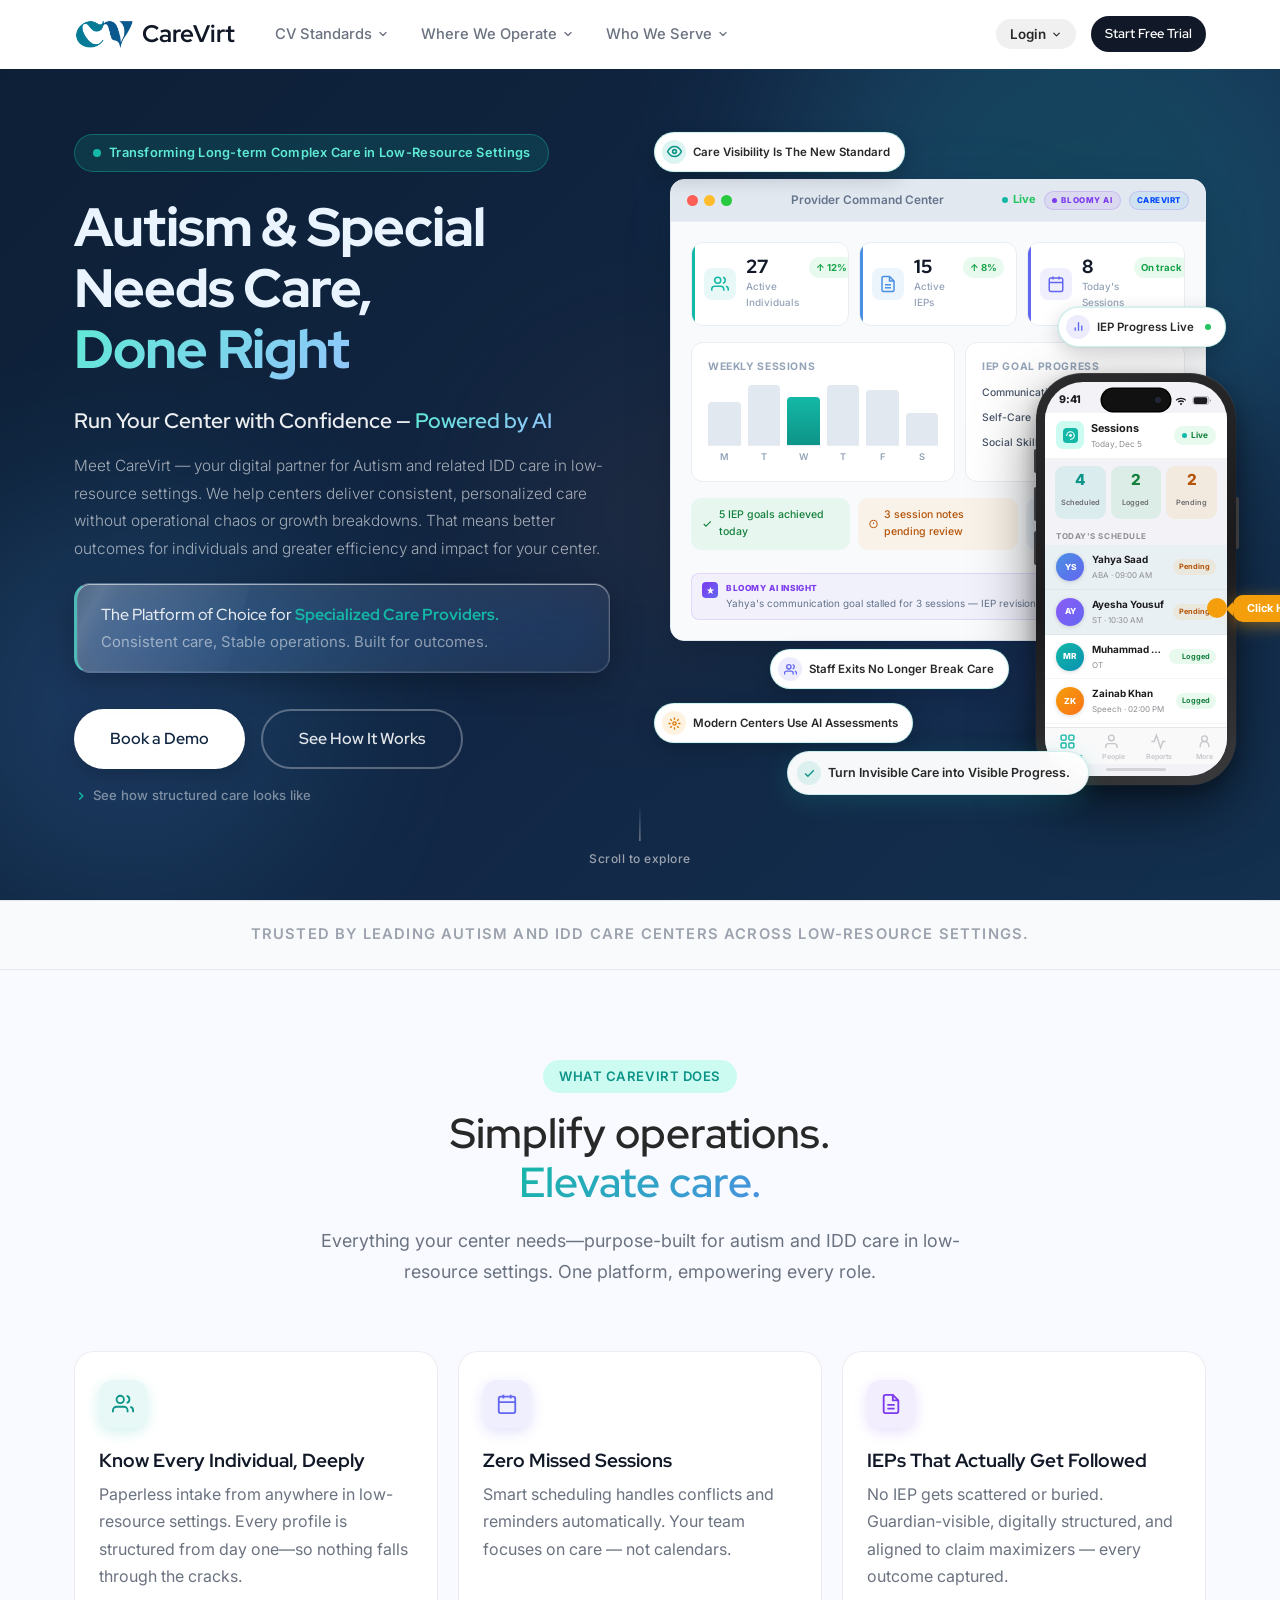
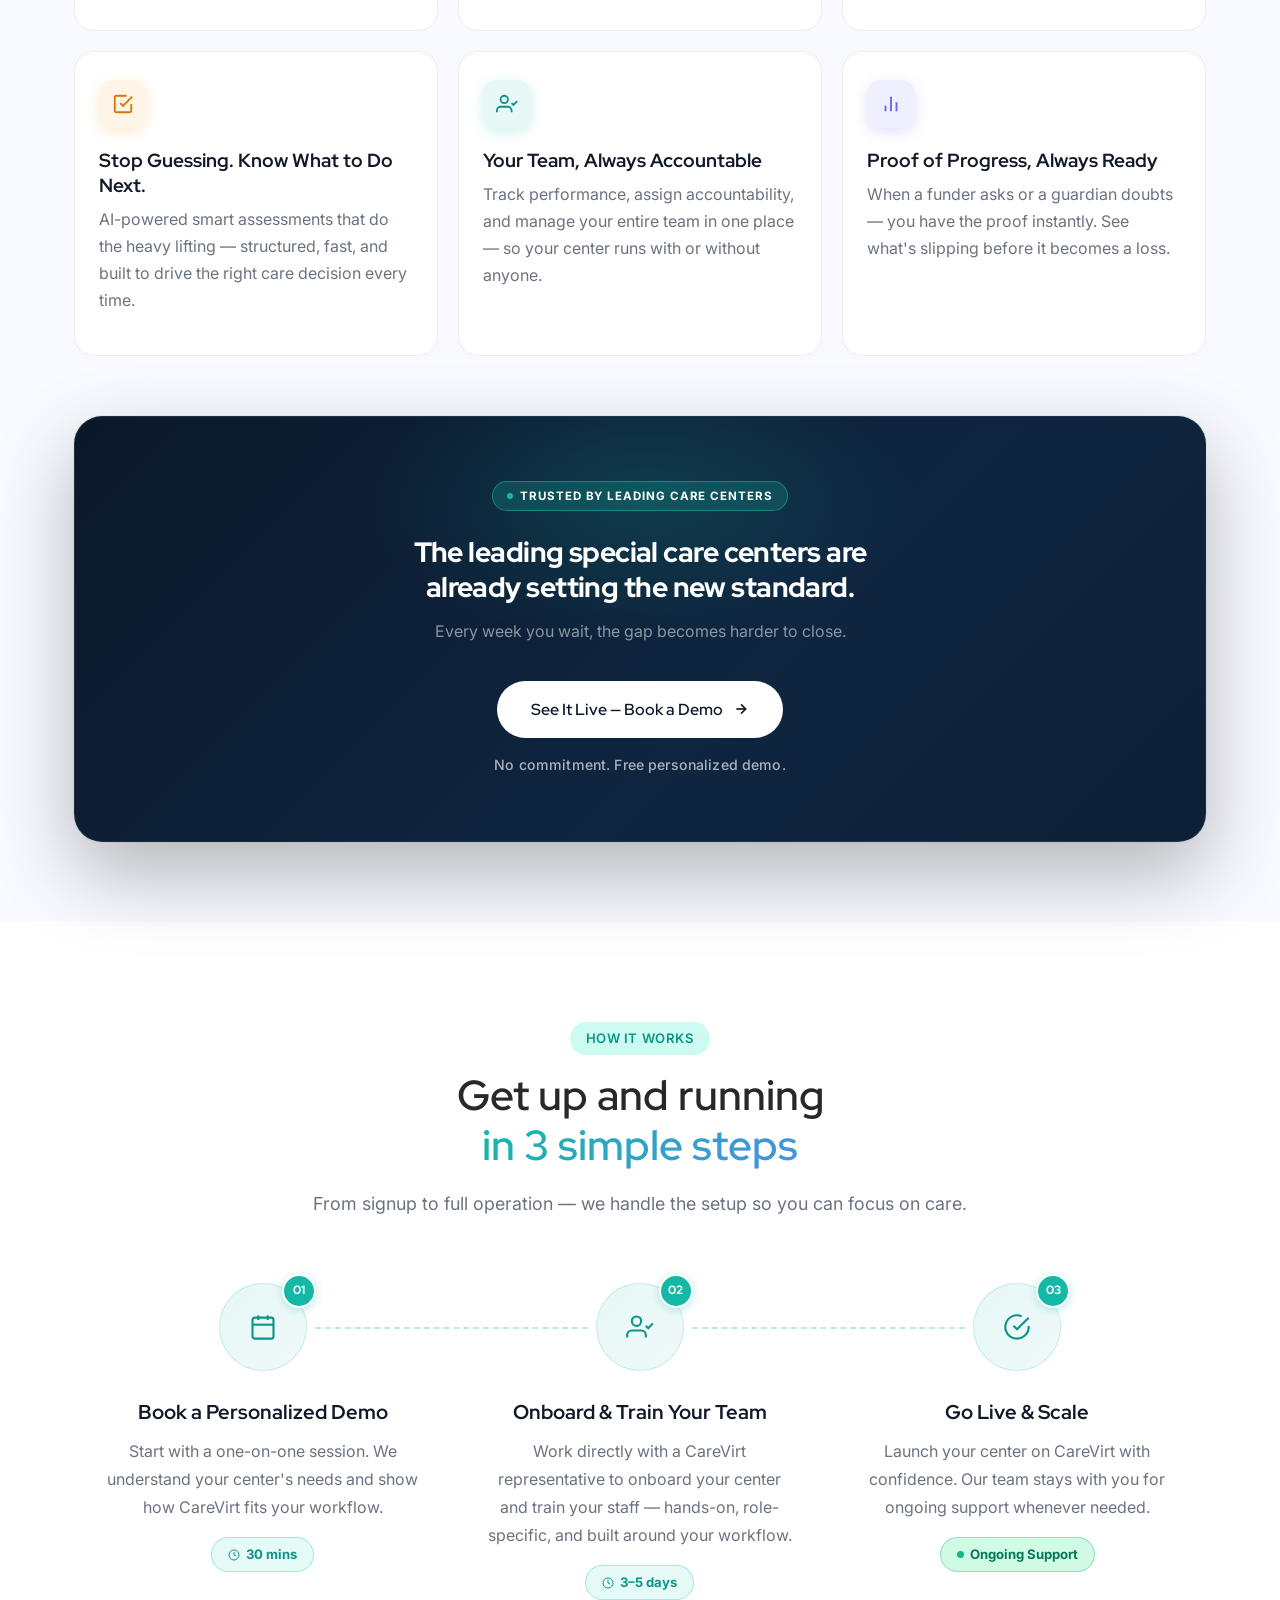
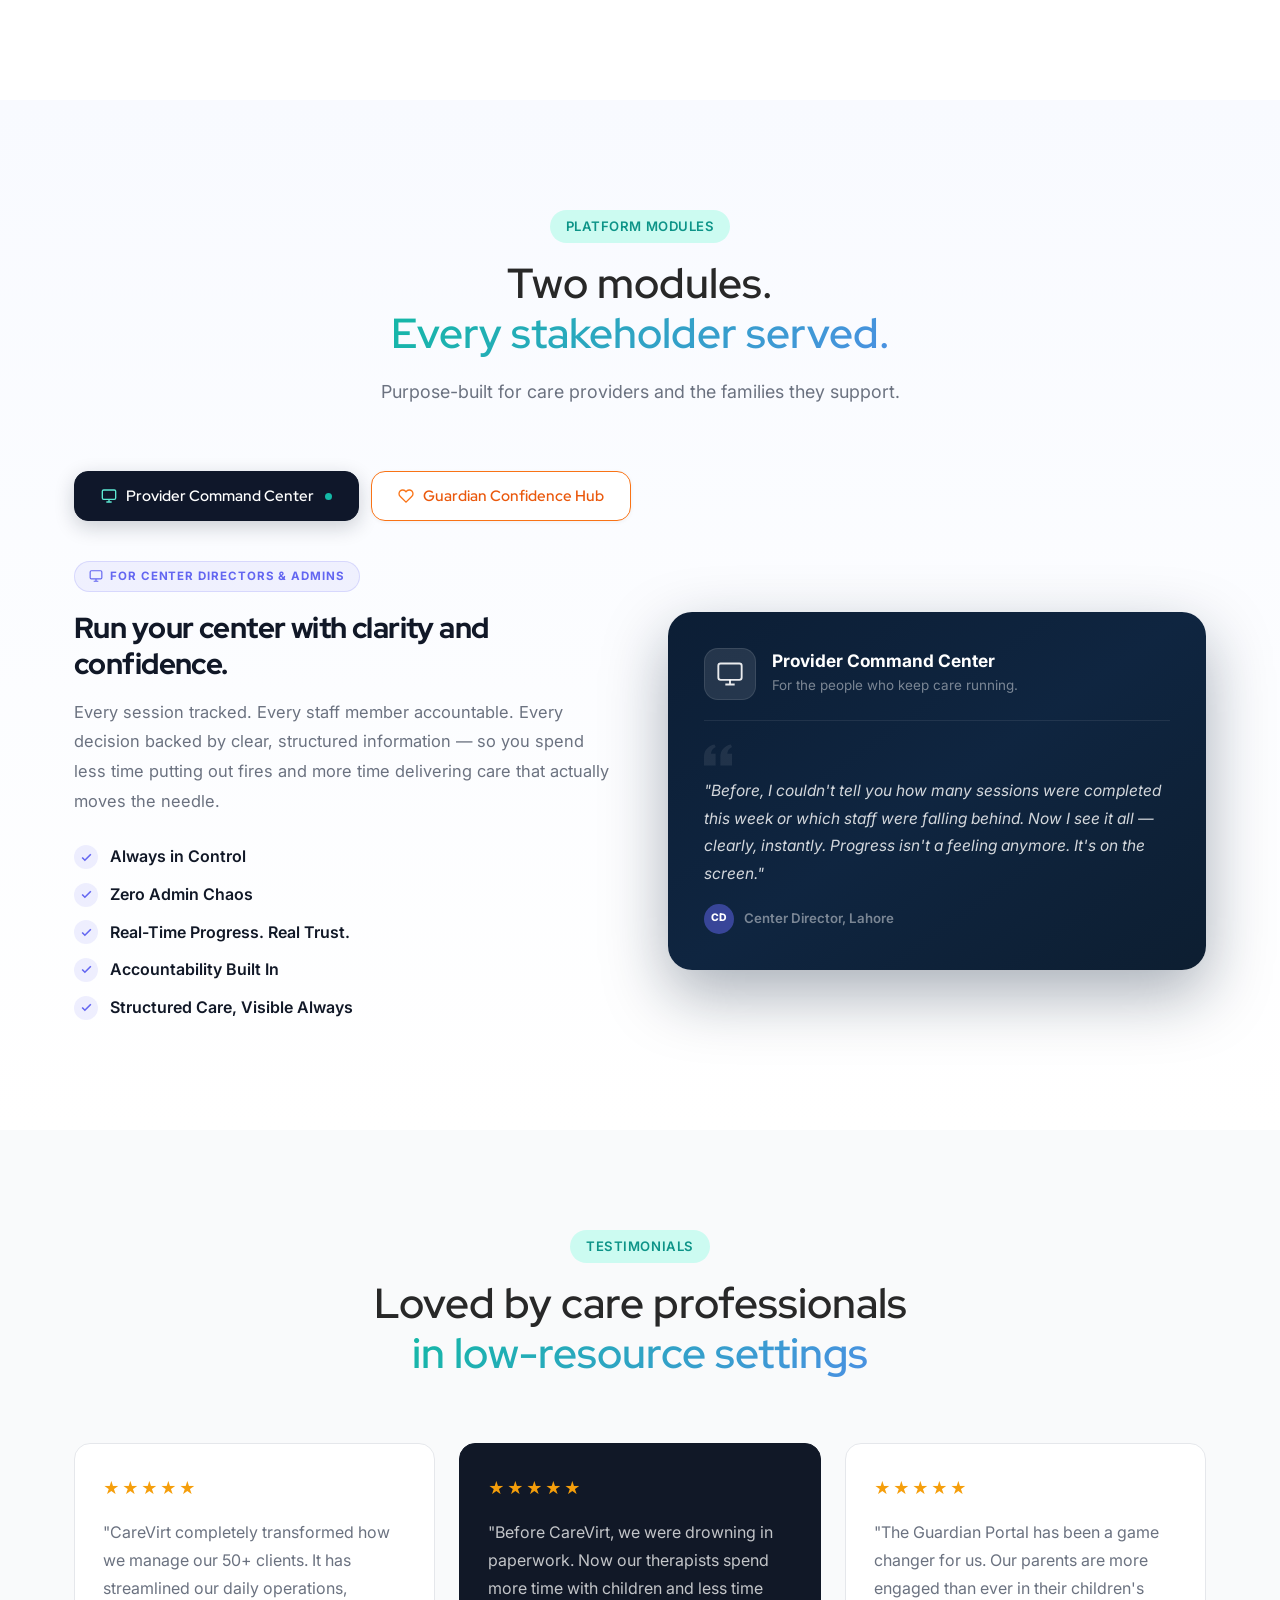
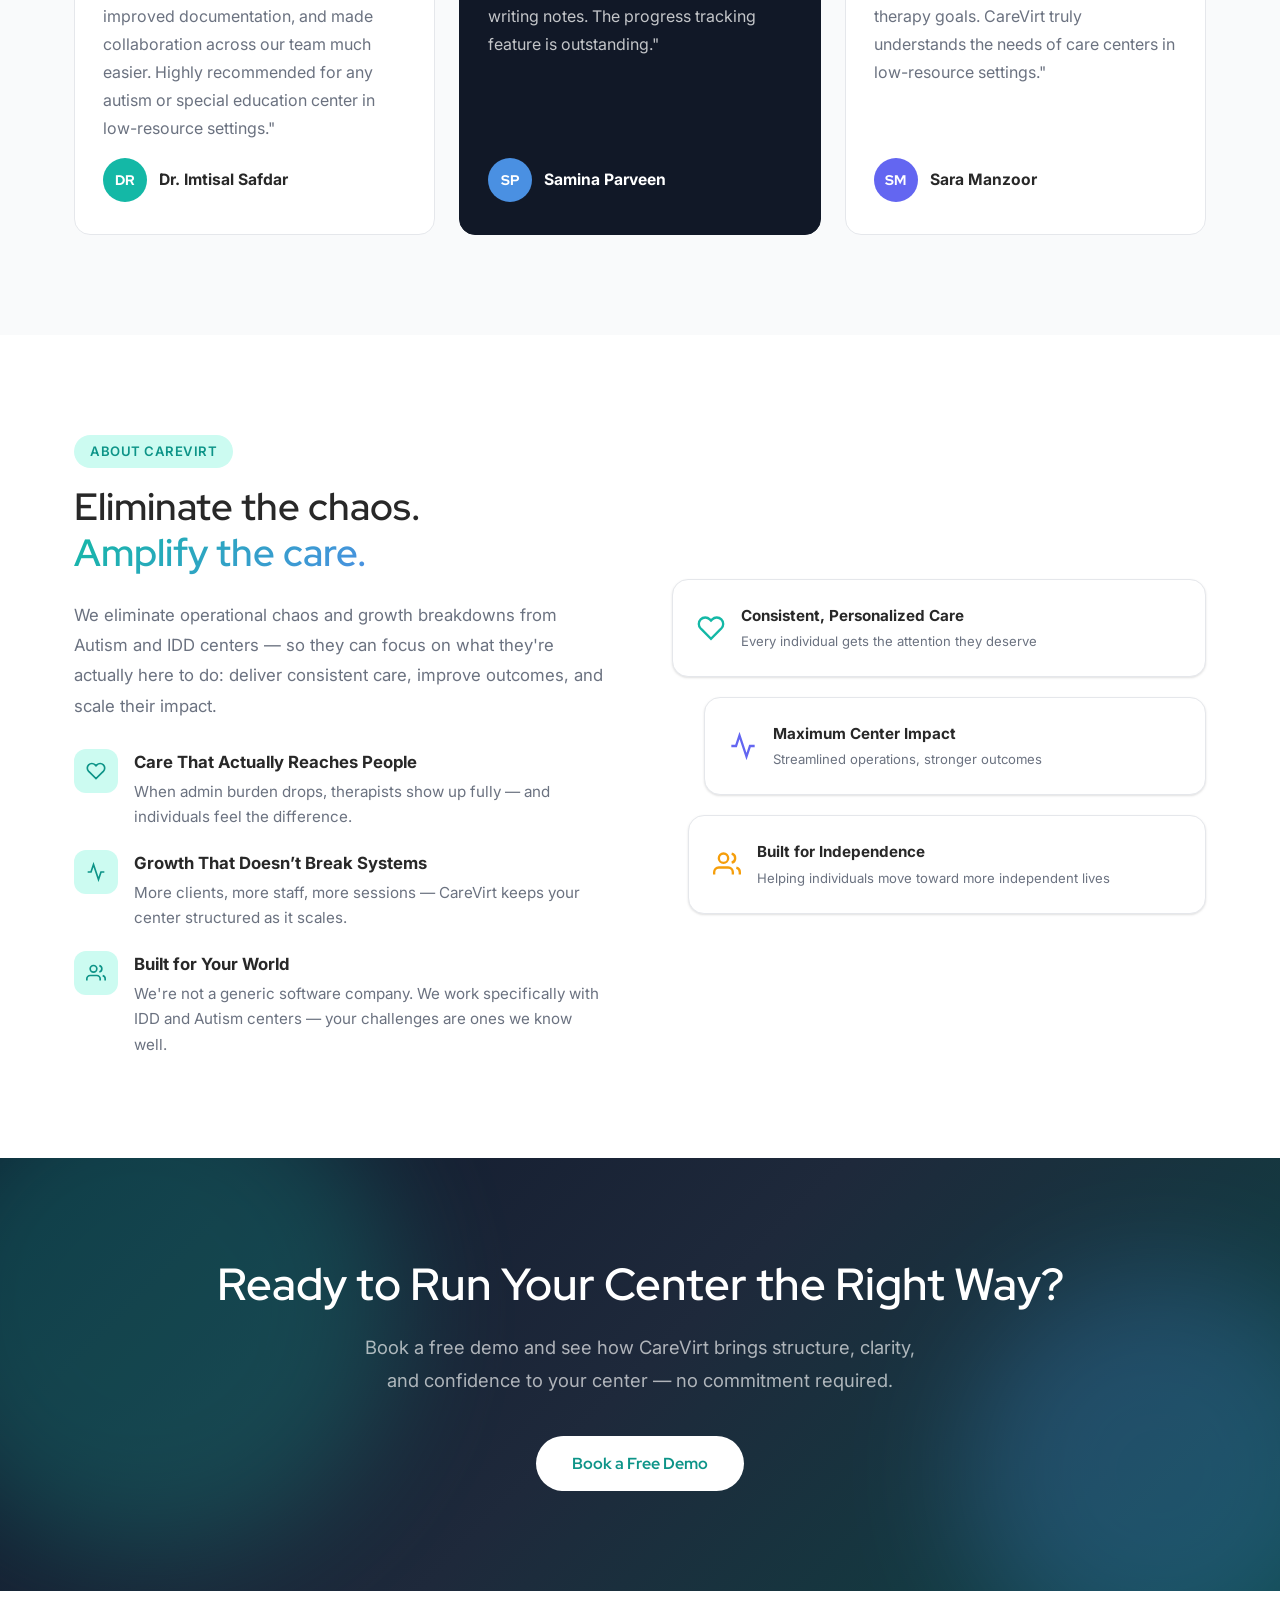
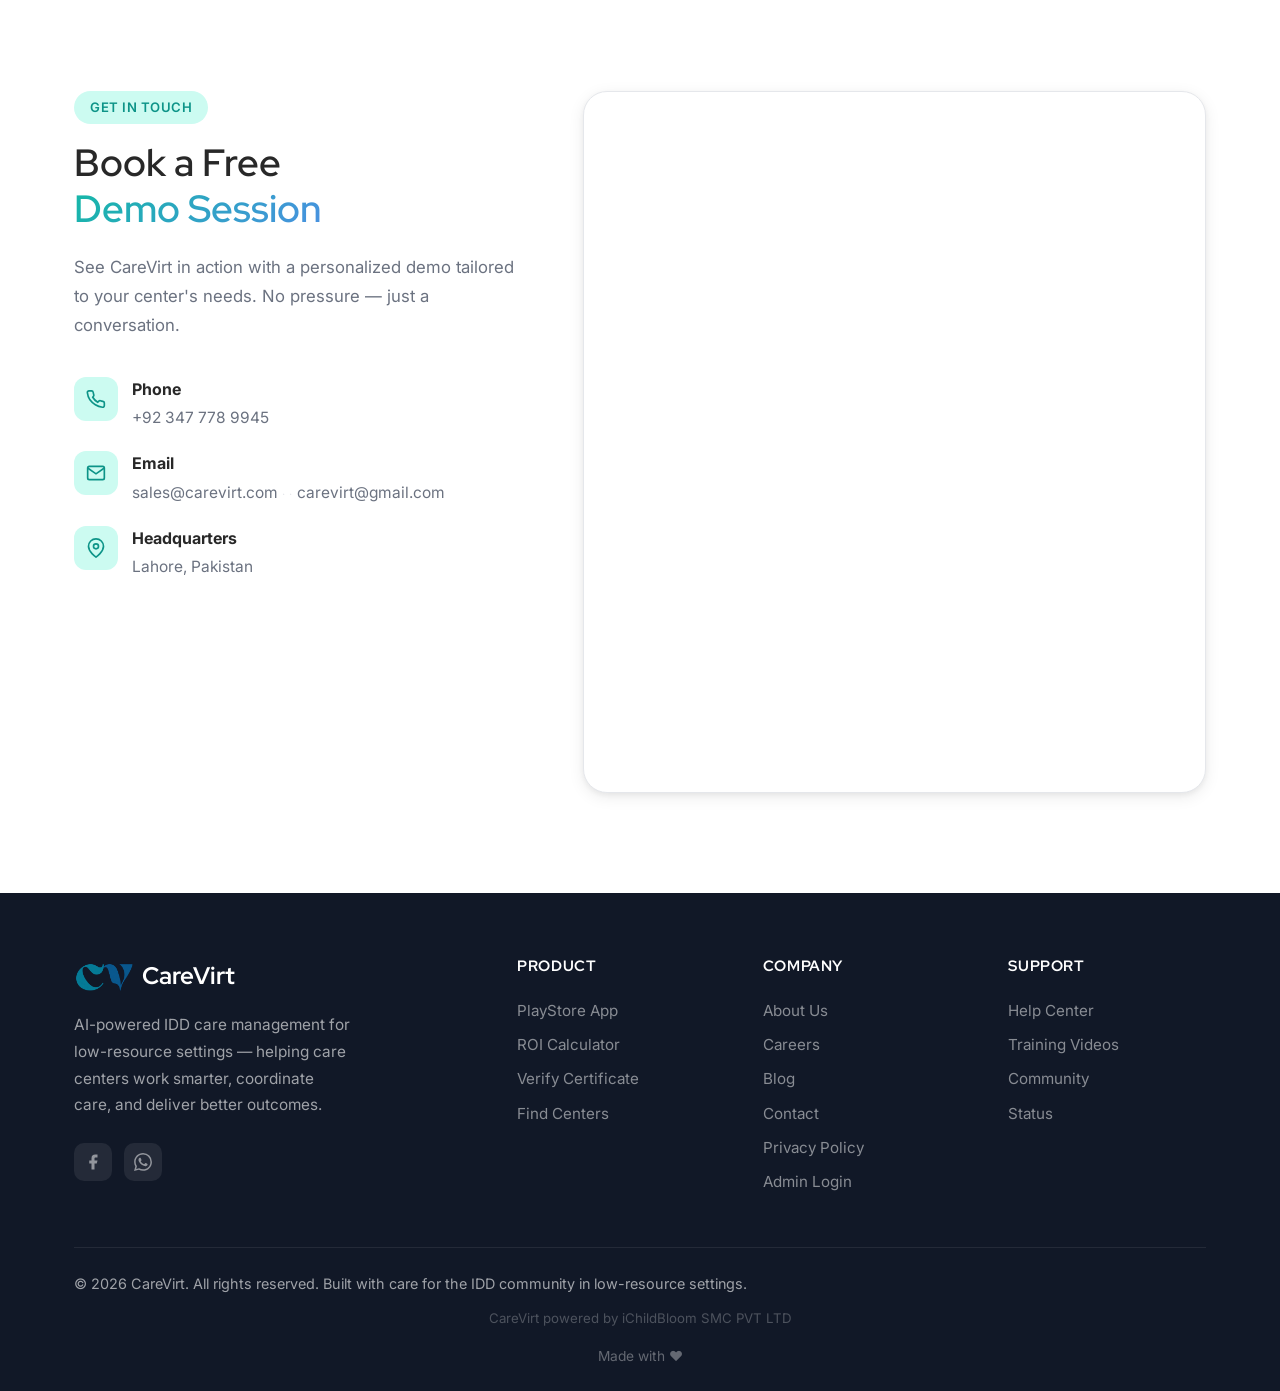
==== index.html @ 02353600 "s" ====
<!DOCTYPE html>
<html lang="en">
<head>
  <meta charset="UTF-8" />
  <meta name="viewport" content="width=device-width, initial-scale=1.0" />
  <title>CareVirt — Autism & IDD Care Management Software</title>
  <meta name="description" content="Pakistan's leading software platform for Intellectual & Developmental Disabilities (IDD) care centers. Streamline operations, improve outcomes, and run your center with confidence." />
  <link rel="preconnect" href="https://fonts.googleapis.com" />
  <link rel="preconnect" href="https://fonts.gstatic.com" crossorigin />
  <link href="https://fonts.googleapis.com/css2?family=Red+Hat+Display:wght@400;500;600;700;800&family=Inter:wght@300;400;500;600&display=swap" rel="stylesheet" />
  <link rel="icon" type="image/png" href="images/curved_favicon.png" />
  <link rel="stylesheet" href="style.css" />
  <link rel="stylesheet" href="https://unpkg.com/aos@2.3.4/dist/aos.css" />
</head>
<body>

<!-- Put right after <body> -->
<div id="flash-message" class="flash-message">

  <div class="flash-icon">
      <svg width="13" height="13" viewBox="0 0 24 24" fill="none">
    <path 
      d="M12 7V13" 
      stroke="currentColor" 
      stroke-width="2.4" 
      stroke-linecap="round"
    />
    <circle cx="12" cy="17" r="1.2" fill="currentColor"/>
  </svg>
  </div>

  <div class="flash-text">
    Session expired. <b>Please log in again.</b>
  </div>

  <button class="flash-close" id="flashClose" aria-label="Close">
    <svg width="15" height="15" viewBox="0 0 24 24" fill="none">
      <path 
        d="M18 6L6 18M6 6L18 18" 
        stroke="currentColor" 
        stroke-width="2.5" 
        stroke-linecap="round"
      />
    </svg>
  </button>

</div>

<style>
.flash-message {
  position: fixed;
  top: 54px;
  left: 50%;
  transform: translateX(-50%) translateY(-10px);

  width: min(440px, calc(100% - 24px));

  display: flex;
  align-items: center;

  padding: 11px 14px;

  background: #fdecec;
  border: 1px solid #dc2626;

  border-radius: 11px;

  box-shadow: 0 10px 24px rgba(220, 38, 38, 0.08);

  font-family: Inter, sans-serif;

  opacity: 0;
  visibility: hidden;

  transition: all 0.25s ease;

  z-index: 99999;
}

.flash-message.show {
  opacity: 1;
  visibility: visible;
  transform: translateX(-50%) translateY(0);
}

.flash-icon {
  width: 22px;
  height: 22px;
  min-width: 22px;

  display: flex;
  align-items: center;
  justify-content: center;

  border-radius: 999px;

  background: #ef4444;
  color: #fff;

  margin-right: 12px;
}

.flash-text {
  flex: 1;

  text-align: center;

  color: #b42318;

  font-size: 14px;
  font-weight: 500;
  line-height: 1.4;

  margin-right: 10px;
}

.flash-close {
  border: none;
  background: transparent;

  width: 28px;
  height: 28px;

  display: flex;
  align-items: center;
  justify-content: center;

  cursor: pointer;

  color: #b42318;

  border-radius: 8px;

  transition: background 0.2s ease;
}

.flash-close:hover {
  background: rgba(180, 35, 24, 0.08);
}

@media (max-width: 600px) {
  .flash-message {
    top: 14px;
    padding: 10px 12px;
  }

  .flash-text {
    font-size: 13.5px;
  }
}
</style>

<script>
  const params = new URLSearchParams(window.location.search);

  if (params.get("message") === "token-expired") {
    const flash = document.getElementById("flash-message");
    const closeBtn = document.getElementById("flashClose");

    flash.classList.add("show");

    closeBtn.addEventListener("click", () => {
      flash.classList.remove("show");
    });
  }
</script>

  <!-- ======== NAVBAR ======== -->
  <header class="navbar" id="navbar">
    <div class="container nav-inner">
      <a  class="logo">
        <img src="images/5.png" alt="CareVirt" class="logo-img" />
        <span>Care<b>Virt</b></span>
      </a>

      <nav class="nav-links" id="navLinks">
        <!-- CV Standards Dropdown -->
        <div class="nav-dropdown">
          <button class="nav-dropdown-btn">CV Standards <svg class="chevron" width="12" height="12" viewBox="0 0 24 24" fill="none" stroke="currentColor" stroke-width="2.5" stroke-linecap="round" stroke-linejoin="round"><polyline points="6 9 12 15 18 9"/></svg></button>
          <div class="nav-dropdown-panel features-panel">
            <div class="features-grid">
              <div class="features-col">
                  <h5 style="
                    font-family: 'Red Hat Display', sans-serif;
                    font-size: 1.25rem;
                    font-weight: 700;
                    color: teal;
                    line-height: 1.3;
                    text-align: left;
                    margin: 0 0 18px 25px;
                    letter-spacing: -0.01em;
                  ">
                    Care & Clinical Outcomes
                  </h5>

                <a class="feature-item" >
                  <span class="feature-icon"><svg viewBox="0 0 24 24" fill="none" stroke-width="1.8" stroke-linecap="round" stroke-linejoin="round"><path d="M20 7H4a2 2 0 0 0-2 2v10a2 2 0 0 0 2 2h16a2 2 0 0 0 2-2V9a2 2 0 0 0-2-2z"/><path d="M16 3H8a2 2 0 0 0-2 2v2h12V5a2 2 0 0 0-2-2z"/></svg></span>
                  <span class="feature-text"><span class="feature-name">Individual Management & Records</span><span class="feature-desc">Manage individuals, demographics, facesheets and clinical records.</span></span>
                </a>

                <a class="feature-item" >
                  <span class="feature-icon"><svg viewBox="0 0 24 24" fill="none" stroke-width="1.8" stroke-linecap="round" stroke-linejoin="round"><path d="M9 5H7a2 2 0 0 0-2 2v12a2 2 0 0 0 2 2h10a2 2 0 0 0 2-2V7a2 2 0 0 0-2-2h-2"/><rect x="9" y="3" width="6" height="4" rx="1"/><path d="M9 12h6M9 16h4"/></svg></span>
                  <span class="feature-text"><span class="feature-name">Individualised Care Plans</span><span class="feature-desc">Create, manage, and automate individualised BSP/IEP care plans.</span></span>
                </a>
                
                <a class="feature-item" >
                  <span class="feature-icon"><svg viewBox="0 0 24 24" fill="none" stroke-width="1.8" stroke-linecap="round" stroke-linejoin="round"><circle cx="12" cy="8" r="4"/><path d="M4 20c0-4 3.6-7 8-7s8 3 8 7"/></svg></span>
                  <span class="feature-text"><span class="feature-name">Individualised Assessments</span><span class="feature-desc">Evaluate individual needs to guide targeted, clinical interventions.</span></span>
                </a>
               
                <a class="feature-item" >
                  <span class="feature-icon"><svg viewBox="0 0 24 24" fill="none" stroke-width="1.8" stroke-linecap="round" stroke-linejoin="round"><polyline points="22 12 18 12 15 21 9 3 6 12 2 12"/></svg></span>
                  <span class="feature-text"><span class="feature-name">Progress Tracking & Reporting</span><span class="feature-desc">Track real-time progress and generate reports in one click.</span></span>
                </a>
                

            
                <a class="feature-item" >
                  <span class="feature-icon"><svg viewBox="0 0 24 24" fill="none" stroke-width="1.8" stroke-linecap="round" stroke-linejoin="round"><path d="M10.29 3.86L1.82 18a2 2 0 0 0 1.71 3h16.94a2 2 0 0 0 1.71-3L13.71 3.86a2 2 0 0 0-3.42 0z"/><line x1="12" y1="9" x2="12" y2="13"/><line x1="12" y1="17" x2="12.01" y2="17"/></svg></span>
                  <span class="feature-text"><span class="feature-name">Incident Reporting & Alerts</span><span class="feature-desc">Log incidents, identify patterns, and instantly notify participants.</span></span>
                </a>

                  <a class="feature-item" >
                  <span class="feature-icon"><svg viewBox="0 0 24 24" fill="none" stroke-width="1.8" stroke-linecap="round" stroke-linejoin="round"><path d="M20 7H4a2 2 0 0 0-2 2v10a2 2 0 0 0 2 2h16a2 2 0 0 0 2-2V9a2 2 0 0 0-2-2z"/><path d="M16 3H8a2 2 0 0 0-2 2v2h12V5a2 2 0 0 0-2-2z"/></svg></span>
                  <span class="feature-text"><span class="feature-name">Goal Setting & Milestones</span><span class="feature-desc">Set benchmarks and track progress toward milestones.</span></span>
                </a>
              </div>
              
              <div class="features-col">
                  <h5 style="
                    font-family: 'Red Hat Display', sans-serif;
                    font-size: 1.25rem;
                    font-weight: 700;
                    color: teal;
                    line-height: 1.3;
                    text-align: left;
                    margin: 0 0 18px 25px;
                    letter-spacing: -0.01em;
                  ">
                    Workforce & Operations
                  </h5>
                  
                  <a class="feature-item" >
                    <span class="feature-icon"><svg viewBox="0 0 24 24" fill="none" stroke-width="1.8" stroke-linecap="round" stroke-linejoin="round"><rect x="3" y="4" width="18" height="18" rx="2"/><path d="M16 2v4M8 2v4M3 10h18"/><circle cx="12" cy="15" r="1.5"/></svg></span>
                    <span class="feature-text"><span class="feature-name">Session Scheduling & Logging</span><span class="feature-desc">Schedule, automate, and capture care delivery effortlessly.</span></span>
                  </a>
                  <a class="feature-item" >
                   <span class="feature-icon"><svg viewBox="0 0 24 24" fill="none" stroke-width="1.8" stroke-linecap="round" stroke-linejoin="round"><path d="M17 21v-2a4 4 0 0 0-4-4H5a4 4 0 0 0-4 4v2"/><circle cx="9" cy="7" r="4"/><path d="M23 21v-2a4 4 0 0 0-3-3.87"/><path d="M16 3.13a4 4 0 0 1 0 7.75"/></svg></span>
                   <span class="feature-text"><span class="feature-name">Staffing & Team Management</span><span class="feature-desc">Manage staff, roles, schedules, and accountability.</span></span>
                 </a>
                 <a class="feature-item" >
                  <span class="feature-icon"><svg viewBox="0 0 24 24" fill="none" stroke-width="1.8" stroke-linecap="round" stroke-linejoin="round"><circle cx="12" cy="12" r="10"/><line x1="2" y1="12" x2="22" y2="12"/><path d="M12 2a15.3 15.3 0 0 1 4 10 15.3 15.3 0 0 1-4 10 15.3 15.3 0 0 1-4-10 15.3 15.3 0 0 1 4-10z"/></svg></span>
                  <span class="feature-text"><span class="feature-name">Work & Task Management</span><span class="feature-desc">Provide staff a focused view of assigned tasks and daily responsibilities.</span></span>
                </a>

                <a class="feature-item" >
                  <span class="feature-icon"><svg viewBox="0 0 24 24" fill="none" stroke-width="1.8" stroke-linecap="round" stroke-linejoin="round"><path d="M9 11l3 3L22 4"/><path d="M21 12v7a2 2 0 0 1-2 2H5a2 2 0 0 1-2-2V5a2 2 0 0 1 2-2h11"/></svg></span>
                  <span class="feature-text"><span class="feature-name">Care Attendance</span><span class="feature-desc">Track attendance across all scheduled care sessions.</span></span>
                </a>
             

                 <a class="feature-item" >
                  <span class="feature-icon"><svg viewBox="0 0 24 24" fill="none" stroke-width="1.8" stroke-linecap="round" stroke-linejoin="round"><rect x="3" y="11" width="18" height="11" rx="2"/><path d="M7 11V7a5 5 0 0 1 10 0v4"/><circle cx="12" cy="16" r="1.5"/></svg></span>
                  <span class="feature-text"><span class="feature-name">Role-Based Access</span><span class="feature-desc">Control access across teams and responsibilities.</span></span>
                </a>

              </div>

              <div class="features-col">

                 <h5 style="
                    font-family: 'Red Hat Display', sans-serif;
                    font-size: 1.25rem;
                    font-weight: 700;
                    color: teal;
                    line-height: 1.3;
                    text-align: left;
                    margin: 0 0 18px 25px;
                    letter-spacing: -0.01em;
                  ">
                   Connectivity & Expansion
                  </h5>
               
               
                <a class="feature-item" >
                  <span class="feature-icon"><svg viewBox="0 0 24 24" fill="none" stroke-width="1.8" stroke-linecap="round" stroke-linejoin="round"><path d="M17 21v-2a4 4 0 0 0-4-4H5a4 4 0 0 0-4 4v2"/><circle cx="9" cy="7" r="4"/><path d="M23 17v-1a4 4 0 0 0-4-4"/></svg></span>
                  <span class="feature-text"><span class="feature-name">Guardian Portal</span><span class="feature-desc">Keep guardians informed and engaged in care.</span></span>
                </a>


                <a class="feature-item" >
                  <span class="feature-icon"><svg viewBox="0 0 24 24" fill="none" stroke-width="1.8" stroke-linecap="round" stroke-linejoin="round"><circle cx="12" cy="12" r="10"/><line x1="2" y1="12" x2="22" y2="12"/><path d="M12 2a15.3 15.3 0 0 1 4 10 15.3 15.3 0 0 1-4 10 15.3 15.3 0 0 1-4-10 15.3 15.3 0 0 1 4-10z"/></svg></span>
                  <span class="feature-text"><span class="feature-name">Cross-Zone Care</span><span class="feature-desc">Coordinate care across different time zones.</span></span>
                </a>

                <a class="feature-item" >
                  <span class="feature-icon"><svg viewBox="0 0 24 24" fill="none" stroke-width="1.8" stroke-linecap="round" stroke-linejoin="round"><path d="M17 21v-2a4 4 0 0 0-4-4H5a4 4 0 0 0-4 4v2"/><circle cx="9" cy="7" r="4"/><path d="M23 17v-1a4 4 0 0 0-4-4"/></svg></span>
                  <span class="feature-text"><span class="feature-name">Mobile Accessibility</span><span class="feature-desc">Access essential workflows and updates from any device.</span></span>
                </a>

                <a class="feature-item" >
                  <span class="feature-icon"><svg viewBox="0 0 24 24" fill="none" stroke-width="1.8" stroke-linecap="round" stroke-linejoin="round"><line x1="8" y1="6" x2="21" y2="6"/><line x1="8" y1="12" x2="21" y2="12"/><line x1="8" y1="18" x2="21" y2="18"/><line x1="3" y1="6" x2="3.01" y2="6"/><line x1="3" y1="12" x2="3.01" y2="12"/><line x1="3" y1="18" x2="3.01" y2="18"/></svg></span>
                  <span class="feature-text"><span class="feature-name">Leads Management</span><span class="feature-desc">Capture, organize, and manage prospective clients.</span></span>
                </a>

                <a class="feature-item" >
                  <span class="feature-icon"><svg viewBox="0 0 24 24" fill="none" stroke-width="1.8" stroke-linecap="round" stroke-linejoin="round"><path d="M17 21v-2a4 4 0 0 0-4-4H5a4 4 0 0 0-4 4v2"/><circle cx="9" cy="7" r="4"/><path d="M23 17v-1a4 4 0 0 0-4-4"/></svg></span>
                  <span class="feature-text"><span class="feature-name">Business Integrations</span><span class="feature-desc">Embed forms, portals, and authentication into your workspace.</span></span>
                </a>

                

              


               
              </div>

              
            </div>
          </div>
        </div>

        <!-- Where We Operate Dropdown -->
        <div class="nav-dropdown">
          <button class="nav-dropdown-btn">Where We Operate <svg class="chevron" width="12" height="12" viewBox="0 0 24 24" fill="none" stroke="currentColor" stroke-width="2.5" stroke-linecap="round" stroke-linejoin="round"><polyline points="6 9 12 15 18 9"/></svg></button>
          <div class="nav-dropdown-panel countries-panel">
            <a class="country-item">🇬🇭&nbsp; &nbsp;Ghana</a>
            <a class="country-item">🇵🇰&nbsp; &nbsp;Pakistan</a>
            <a class="country-item">🇿🇦&nbsp; &nbsp;South Africa</a>
            <!-- <a class="country-item">🇧🇩&nbsp; &nbsp;Bangladesh</a>
            <a class="country-item">🇳🇵&nbsp; &nbsp;Nepal</a>
            <a class="country-item">🇰🇪&nbsp; &nbsp;Kenya</a>
            <a class="country-item">🇮🇳&nbsp; &nbsp;India</a> -->
          </div>
        </div>

        <!-- Who We Serve Dropdown -->
        <div class="nav-dropdown">
          <button class="nav-dropdown-btn">Who We Serve <svg class="chevron" width="12" height="12" viewBox="0 0 24 24" fill="none" stroke="currentColor" stroke-width="2.5" stroke-linecap="round" stroke-linejoin="round"><polyline points="6 9 12 15 18 9"/></svg></button>
          <div class="nav-dropdown-panel who-panel">
            <a class="feature-item">
              <span class="feature-icon"><svg viewBox="0 0 24 24" fill="none" stroke="currentColor" stroke-width="1.8" stroke-linecap="round" stroke-linejoin="round"><circle cx="12" cy="8" r="4"/><path d="M4 20c0-4 3.6-7 8-7s8 3 8 7"/></svg></span>
              <span class="feature-text"><span class="feature-name">Autism &amp; Special Needs Centers</span></span>
            </a>
            <a class="feature-item">
              <span class="feature-icon"><svg viewBox="0 0 24 24" fill="none" stroke="currentColor" stroke-width="1.8" stroke-linecap="round" stroke-linejoin="round"><path d="M2 3h20v14H2z"/><path d="M8 21h8M12 17v4"/></svg></span>
              <span class="feature-text"><span class="feature-name">Special Education Schools &amp; Centers</span></span>
            </a>
            <a class="feature-item">
              <span class="feature-icon"><svg viewBox="0 0 24 24" fill="none" stroke="currentColor" stroke-width="1.8" stroke-linecap="round" stroke-linejoin="round"><polyline points="22 12 18 12 15 21 9 3 6 12 2 12"/></svg></span>
              <span class="feature-text"><span class="feature-name">Therapy &amp; Rehabilitation Centers</span></span>
            </a>
            
             <a class="feature-item">
              <span class="feature-icon"><svg viewBox="0 0 24 24" fill="none" stroke="currentColor" stroke-width="1.8" stroke-linecap="round" stroke-linejoin="round"><path d="M17 21v-2a4 4 0 0 0-4-4H5a4 4 0 0 0-4 4v2"/><circle cx="9" cy="7" r="4"/><path d="M23 21v-2a4 4 0 0 0-3-3.87"/><path d="M16 3.13a4 4 0 0 1 0 7.75"/></svg></span>
              <span class="feature-text"><span class="feature-name">Multidisciplinary Care Teams</span></span>
            </a>

            <a class="feature-item">
              <span class="feature-icon"><svg viewBox="0 0 24 24" fill="none" stroke="currentColor" stroke-width="1.8" stroke-linecap="round" stroke-linejoin="round"><path d="M9 5H7a2 2 0 0 0-2 2v12a2 2 0 0 0 2 2h10a2 2 0 0 0 2-2V7a2 2 0 0 0-2-2h-2"/><rect x="9" y="3" width="6" height="4" rx="1"/><path d="M9 12h6M9 16h4"/></svg></span>
              <span class="feature-text"><span class="feature-name">Disability &amp; IDD Service Providers</span></span>
            </a>
           
            <a class="feature-item">
              <span class="feature-icon"><svg viewBox="0 0 24 24" fill="none" stroke="currentColor" stroke-width="1.8" stroke-linecap="round" stroke-linejoin="round"><path d="M17 21v-2a4 4 0 0 0-4-4H5a4 4 0 0 0-4 4v2"/><circle cx="9" cy="7" r="4"/><path d="M23 21v-2a4 4 0 0 0-3-3.87"/><path d="M16 3.13a4 4 0 0 1 0 7.75"/></svg></span>
              <span class="feature-text"><span class="feature-name">Guardians & Families</span></span>
            </a>
            <a class="feature-item">
              <span class="feature-icon"><svg viewBox="0 0 24 24" fill="none" stroke="currentColor" stroke-width="1.8" stroke-linecap="round" stroke-linejoin="round"><path d="M3 9l9-7 9 7v11a2 2 0 0 1-2 2H5a2 2 0 0 1-2-2z"/><polyline points="9 22 9 12 15 12 15 22"/></svg></span>
              <span class="feature-text"><span class="feature-name">Community &amp; Nonprofit Care Organizations</span></span>
            </a>
          </div>
        </div>
      </nav>

      <div class="nav-actions">
        <div class="nav-dropdown login-dropdown">
          <button class="btn-ghost nav-dropdown-btn">Login <svg class="chevron" width="11" height="11" viewBox="0 0 24 24" fill="none" stroke="currentColor" stroke-width="2.5" stroke-linecap="round" stroke-linejoin="round"><polyline points="6 9 12 15 18 9"/></svg></button>
          <div class="nav-dropdown-panel login-panel">
            <a href="https://app.carevirt.com/providers/sign_in" class="login-item">
              <span class="login-item-icon"><svg viewBox="0 0 24 24" fill="none" stroke="currentColor" stroke-width="1.8" stroke-linecap="round" stroke-linejoin="round"><rect x="2" y="3" width="20" height="14" rx="2"/><path d="M8 21h8M12 17v4"/></svg></span>
              <span class="login-item-text"><span class="login-item-name">Provider Login</span><span class="login-item-desc">For care centers &amp; staff</span></span>
            </a>
            <a href="https://app.carevirt.com/guardians/sign_in" class="login-item">
              <span class="login-item-icon"><svg viewBox="0 0 24 24" fill="none" stroke="currentColor" stroke-width="1.8" stroke-linecap="round" stroke-linejoin="round"><path d="M17 21v-2a4 4 0 0 0-4-4H5a4 4 0 0 0-4 4v2"/><circle cx="9" cy="7" r="4"/><path d="M23 21v-2a4 4 0 0 0-3-3.87"/><path d="M16 3.13a4 4 0 0 1 0 7.75"/></svg></span>
              <span class="login-item-text"><span class="login-item-name">Guardian Login</span><span class="login-item-desc">For families &amp; guardians</span></span>
            </a>
          </div>
        </div>
        <a href="https://app.carevirt.com/sign_up" class="btn-primary">Start Free Trial</a>
      </div>

      <button class="hamburger" id="hamburger" aria-label="Toggle menu">
        <span></span><span></span><span></span>
      </button>
    </div>

    <!-- Mobile Menu -->
    <div class="mobile-menu" id="mobileMenu">

      <!-- CV Standards accordion -->
      <div class="mob-section">
        <button class="mob-section-btn" onclick="this.parentElement.classList.toggle('open')">
          CV Standards
          <svg class="mob-chevron" width="13" height="13" viewBox="0 0 24 24" fill="none" stroke="currentColor" stroke-width="2.5" stroke-linecap="round" stroke-linejoin="round"><polyline points="6 9 12 15 18 9"/></svg>
        </button>
        <div class="mob-section-body">
          <a class="mob-feature">Individualised Care Plans</a>
          <a class="mob-feature">Individualised Assessments</a>
          <a class="mob-feature">Progress Tracking &amp; Reporting</a>
          <a class="mob-feature">Individuals &amp; Records</a>
          <a class="mob-feature">Plans &amp; Goals Tracking</a>
          <a class="mob-feature">Incident Reporting &amp; Alerts</a>
          <a class="mob-feature">Session Scheduling &amp; Logging</a>
          <a class="mob-feature">Staffing &amp; Team Management</a>
          <a class="mob-feature">My Work</a>
          <a class="mob-feature">Care Attendance</a>
          <a class="mob-feature">Role-Based Access</a>
          <a class="mob-feature">Guardian Portal</a>
          <a class="mob-feature">Cross-Zone Care</a>
          <a class="mob-feature">Mobile Accessibility</a>
          <a class="mob-feature">Business Integrations</a>
          <a class="mob-feature">Leads Management</a>
        </div>
      </div>

      <!-- Where We Operate accordion -->
      <div class="mob-section">
        <button class="mob-section-btn" onclick="this.parentElement.classList.toggle('open')">
          Where We Operate
          <svg class="mob-chevron" width="13" height="13" viewBox="0 0 24 24" fill="none" stroke="currentColor" stroke-width="2.5" stroke-linecap="round" stroke-linejoin="round"><polyline points="6 9 12 15 18 9"/></svg>
        </button>
        <div class="mob-section-body">
          <a class="mob-feature" >🇬🇭 Ghana</a>
          <a class="mob-feature" >🇵🇰 Pakistan</a>
          <a class="mob-feature" >🇿🇦 South Africa</a>
          <!-- <a class="mob-feature" >🇳🇵 Nepal</a>
          <a class="mob-feature" >🇧🇩 Bangladesh</a>
          <a class="mob-feature" >🇰🇪 Kenya</a>
          <a class="mob-feature" >🇮🇳 India</a> -->
        </div>
      </div>

      <!-- Who We Serve accordion -->
      <div class="mob-section">
        <button class="mob-section-btn" onclick="this.parentElement.classList.toggle('open')">
          Who We Serve
          <svg class="mob-chevron" width="13" height="13" viewBox="0 0 24 24" fill="none" stroke="currentColor" stroke-width="2.5" stroke-linecap="round" stroke-linejoin="round"><polyline points="6 9 12 15 18 9"/></svg>
        </button>
        <div class="mob-section-body">
          <a class="mob-feature">Autism &amp; Special Needs Centers</a>
          <a class="mob-feature">Special Education Schools &amp; Centers</a>
          <a class="mob-feature">Therapy &amp; Rehabilitation Centers</a>
          <a class="mob-feature">Disability &amp; IDD Service Providers</a>
          <a class="mob-feature">Multidisciplinary Care Teams</a>
          <a class="mob-feature">Guardians &amp; Families</a>
          <a class="mob-feature">Community &amp; Nonprofit Care Organizations</a>
        </div>
      </div>

      <div class="mobile-actions">
        <a href="https://app.carevirt.com/providers/sign_in" class="btn-ghost" onclick="closeMobile()">Provider Login</a>
        <a href="https://app.carevirt.com/guardians/sign_in" class="btn-ghost" onclick="closeMobile()">Guardian Login</a>
        <a href="https://app.carevirt.com/sign_up" class="btn-primary" onclick="closeMobile()">Start Free Trial</a>
      </div>
    </div>
  </header>

  <!-- ======== HERO ======== -->
  <section class="hero" id="home">
    <div class="hero-bg-blobs">
      <div class="blob blob-1"></div>
      <div class="blob blob-2"></div>
      <div class="blob blob-3"></div>
    </div>
    <div class="container hero-inner">
      <div class="hero-content" data-aos="fade-up">
        <div class="hero-badge">
          <span class="pulse-dot"></span>
            Transforming Long-term Complex Care in Low-Resource Settings
        </div>
        <h1 class="hero-title">
          Autism &amp; Special Needs Care,<br/>
          <span class="gradient-text">Done Right</span>
        </h1>
        <p class="hero-sub-lead">Run Your Center with Confidence — <em>Powered by AI</em></p>
        <p class="hero-sub">
          Meet CareVirt — your digital partner for Autism and related IDD care in low-resource settings.
          We help centers deliver consistent, personalized care without operational chaos or growth breakdowns.
          That means better outcomes for individuals and greater efficiency and impact for your center.
        </p>
        <div class="hero-tagline-block">
          <p class="hero-tagline-main">The Platform of Choice for <strong>Specialized Care Providers.</strong></p>
          <p class="hero-tagline-sub">Consistent care, Stable operations. Built for outcomes.</p>
        </div>
        <div class="hero-cta">
          <a href="#book-a-demo" class="btn-primary btn-large">Book a Demo</a>
          <a href="#how-it-works" class="btn-outline btn-large">See How It Works</a>
        </div>
        <p class="hero-subhint">
          <svg width="14" height="14" viewBox="0 0 24 24" fill="none" stroke="currentColor" stroke-width="2.5"><polyline points="9 18 15 12 9 6"/></svg>
          See how structured care looks like
        </p>
      </div>

      <div class="hero-visual" data-aos="fade-left" data-aos-delay="200">
        <div class="vi-stage">

          <!-- ── Glow ring behind everything ── -->
          <div class="vi-glow"></div>

          <!-- ══════════════════════════════════
               MAIN APP WINDOW (dashboard)
               ══════════════════════════════════ -->
          <div class="vi-window">
            <!-- window chrome bar -->
            <div class="vi-bar">
              <div class="vi-dots">
                <span class="vd-red"></span>
                <span class="vd-yellow"></span>
                <span class="vd-green"></span>
              </div>
              <div class="vi-bar-label">
                Provider Command Center
              </div>
              <div class="vi-live"><span class="pulse-dot small"></span> Live</div>
              <div class="vi-ai-pill"><div class="vi-ai-pill-dot"></div> Bloomy AI</div>
               <div class="vi-ai-pilled">CareVirt</div>
            </div>

            <!-- window body -->
            <div class="vi-body">

              <!-- top KPI row -->
              <div class="vi-kpi-row">
                <div class="vi-kpi vi-kpi-teal">
                  <div class="vi-kpi-icon">
                    <svg width="18" height="18" viewBox="0 0 24 24" fill="none" stroke="currentColor" stroke-width="2"><path d="M17 21v-2a4 4 0 0 0-4-4H5a4 4 0 0 0-4 4v2"/><circle cx="9" cy="7" r="4"/><path d="M23 21v-2a4 4 0 0 0-3-3.87"/><path d="M16 3.13a4 4 0 0 1 0 7.75"/></svg>
                  </div>
                  <div>
                    <div class="vi-kpi-num">27</div>
                    <div class="vi-kpi-lbl">Active Individuals</div>
                  </div>
                  <div class="vi-kpi-trend up">↑ 12%</div>
                </div>

                <div class="vi-kpi vi-kpi-blue">
                  <div class="vi-kpi-icon">
                    <svg width="18" height="18" viewBox="0 0 24 24" fill="none" stroke="currentColor" stroke-width="2"><path d="M14 2H6a2 2 0 0 0-2 2v16a2 2 0 0 0 2 2h12a2 2 0 0 0 2-2V8z"/><polyline points="14 2 14 8 20 8"/><line x1="16" y1="13" x2="8" y2="13"/><line x1="16" y1="17" x2="8" y2="17"/></svg>
                  </div>
                  <div>
                    <div class="vi-kpi-num">15</div>
                    <div class="vi-kpi-lbl">Active IEPs</div>
                  </div>
                  <div class="vi-kpi-trend up">↑ 8%</div>
                </div>

                <div class="vi-kpi vi-kpi-purple">
                  <div class="vi-kpi-icon">
                    <svg width="18" height="18" viewBox="0 0 24 24" fill="none" stroke="currentColor" stroke-width="2"><rect x="3" y="4" width="18" height="18" rx="2"/><line x1="16" y1="2" x2="16" y2="6"/><line x1="8" y1="2" x2="8" y2="6"/><line x1="3" y1="10" x2="21" y2="10"/></svg>
                  </div>
                  <div>
                    <div class="vi-kpi-num">8</div>
                    <div class="vi-kpi-lbl">Today's Sessions</div>
                  </div>
                  <div class="vi-kpi-trend up">On track</div>
                </div>
              </div>

              <!-- chart + goals split -->
              <div class="vi-mid-row">
                <!-- bar chart -->
                <div class="vi-chart-box">
                  <div class="vi-section-label">Weekly Sessions</div>
                  <div class="vi-bars">
                    <div class="vi-bar-col" data-tip="Monday · 4 sessions"><div class="vi-bar" style="--bh:55%"></div><span>M</span></div>
                    <div class="vi-bar-col" data-tip="Tuesday · 7 sessions"><div class="vi-bar" style="--bh:78%"></div><span>T</span></div>
                    <div class="vi-bar-col" data-tip="Wednesday · 5 sessions"><div class="vi-bar vi-bar-active" style="--bh:62%"></div><span>W</span></div>
                    <div class="vi-bar-col" data-tip="Thursday · 7 sessions"><div class="vi-bar" style="--bh:90%"></div><span>T</span></div>
                    <div class="vi-bar-col" data-tip="Friday · 6 sessions"><div class="vi-bar" style="--bh:70%"></div><span>F</span></div>
                    <div class="vi-bar-col" data-tip="Saturday · 3 sessions"><div class="vi-bar" style="--bh:42%"></div><span>S</span></div>
                  </div>
                </div>

                <!-- goal progress -->
                <div class="vi-goals-box">
                  <div class="vi-section-label">IEP Goal Progress</div>
                  <div class="vi-goal-row">
                    <span>Communication</span>
                    <div class="vi-progress-track"><div class="vi-progress-fill" style="--gw:82%"></div></div>
                    <span class="vi-pct">82%</span>
                  </div>
                  <div class="vi-goal-row">
                    <span>Self-Care</span>
                    <div class="vi-progress-track"><div class="vi-progress-fill" style="--gw:67%"></div></div>
                    <span class="vi-pct">67%</span>
                  </div>
                  <div class="vi-goal-row">
                    <span>Social Skills</span>
                    <div class="vi-progress-track"><div class="vi-progress-fill" style="--gw:91%"></div></div>
                    <span class="vi-pct">91%</span>
                  </div>
                </div>
              </div>

              <!-- bottom alerts -->
              <div class="vi-alerts">
                <div class="vi-alert vi-alert-green">
                  <svg width="12" height="12" viewBox="0 0 24 24" fill="none" stroke="currentColor" stroke-width="2.5"><polyline points="20 6 9 17 4 12"/></svg>
                  5 IEP goals achieved today
                </div>
                <div class="vi-alert vi-alert-orange">
                  <svg width="12" height="12" viewBox="0 0 24 24" fill="none" stroke="currentColor" stroke-width="2.5"><circle cx="12" cy="12" r="10"/><line x1="12" y1="8" x2="12" y2="12"/><line x1="12" y1="16" x2="12.01" y2="16"/></svg>
                  3 session notes pending review
                </div>
                <div class="vi-alert vi-alert-blue">
                  <svg width="12" height="12" viewBox="0 0 24 24" fill="none" stroke="currentColor" stroke-width="2.5"><rect x="3" y="4" width="18" height="18" rx="2"/><line x1="16" y1="2" x2="16" y2="6"/><line x1="8" y1="2" x2="8" y2="6"/><line x1="3" y1="10" x2="21" y2="10"/></svg>
                  Next: Yahya Saad · ABA · 09:00 AM
                </div>
              </div>

              <!-- Bloomy AI insight -->
              <div class="vi-ai-insight">
                <div class="vi-ai-insight-icon">
                  <svg width="9" height="9" viewBox="0 0 24 24" fill="currentColor"><path d="M12 2l2.4 7.4H22l-6.2 4.5 2.4 7.5L12 17l-6.2 4.4 2.4-7.5L2 9.4h7.6z"/></svg>
                </div>
                <div>
                  <div class="vi-ai-label">Bloomy AI Insight</div>
                  <div class="vi-ai-text">Yahya's communication goal stalled for 3 sessions — IEP revision recommended.</div>
                </div>
              </div>

            </div>
          </div>

          <!-- iPhone 16 mockup -->
          <div class="vi-phone">
            <!-- side buttons (on the frame, outside screen) -->
            <span class="iph-side iph-action"></span>
            <span class="iph-side iph-vol-u"></span>
            <span class="iph-side iph-vol-d"></span>
            <span class="iph-side iph-power"></span>

            <!-- titanium frame -->
            <div class="iph-frame">
              <!-- screen: overflow:hidden clips everything inside -->
              <div class="iph-screen">

                <!-- Status bar + Dynamic Island (iPhone 15/16/17 layout) -->
                <div class="iph-sb">
                  <span class="iph-time">9:41</span>
                  <div class="iph-di">
                    <div class="iph-cam"></div>
                  </div>
                  <div class="iph-sb-icons">
                    <svg width="11" height="8" viewBox="0 0 15 11" fill="currentColor"><rect x="0" y="4" width="2.5" height="7" rx=".6"/><rect x="4" y="2.5" width="2.5" height="8.5" rx=".6"/><rect x="8" y="1" width="2.5" height="10" rx=".6"/><rect x="12" y="0" width="2.5" height="11" rx=".6"/></svg>
                    <svg width="12" height="8" viewBox="0 0 17 12" fill="currentColor"><path d="M8.5 1C5.4 1 2.6 2.3 0.6 4.4L2 5.8C3.6 4.1 5.9 3 8.5 3s4.9 1.1 6.5 2.8l1.4-1.4C14.4 2.3 11.6 1 8.5 1zm0 4c-1.9 0-3.6.8-4.8 2l1.4 1.4C6 7.5 7.2 7 8.5 7s2.5.5 3.4 1.4L13.3 7C12.1 5.8 10.4 5 8.5 5zm0 4a1.5 1.5 0 1 0 0 3 1.5 1.5 0 0 0 0-3z"/></svg>
                    <svg width="22" height="9" viewBox="0 0 25 12" fill="none"><rect x=".5" y=".5" width="21" height="11" rx="3.5" stroke="currentColor" stroke-opacity=".35"/><rect x="1.5" y="1.5" width="18" height="9" rx="2.5" fill="currentColor"/><path d="M23 4.5v3a1.5 1.5 0 0 0 0-3z" fill="currentColor" opacity=".45"/></svg>
                  </div>
                </div>

                <!-- scrollable content area -->
                <div class="iph-body">

                  <!-- app header -->
                  <div class="iph-appbar">
                    <div class="iph-appbar-l">
                      <div class="iph-appico">
                        <svg width="15" height="15" viewBox="0 0 32 32" fill="none"><rect width="32" height="32" rx="8" fill="#14b8a6"/><path d="M8 16C8 11.6 11.6 8 16 8s8 3.6 8 8-3.6 8-8 8" stroke="#fff" stroke-width="2.5" stroke-linecap="round"/><circle cx="16" cy="16" r="3" fill="#fff"/></svg>
                      </div>
                      <div>
                        <div class="iph-appname">Sessions</div>
                        <div class="iph-appdate" id="iphAppDate">Today, May 9</div>
                      </div>
                    </div>
                    <div class="iph-livechip"><span class="pulse-dot" style="width:5px;height:5px"></span> Live</div>
                  </div>

                  <!-- stat row -->
                  <div class="iph-stats">
                    <div class="iph-stat s-teal"><b>4</b><span>Scheduled</span></div>
                    <div class="iph-stat s-green"><b>2</b><span>Logged</span></div>
                    <div class="iph-stat s-amber"><b>2</b><span>Pending</span></div>
                  </div>

                  <!-- session list -->
                  <div class="iph-list-label">Today's Schedule</div>
                  <div class="iph-list">

                    <div class="iph-row row-live">
                      <div class="iph-av" style="background:linear-gradient(135deg,#4a90e2,#6366f1)">YS</div>
                      <div class="iph-ri">
                        <div class="iph-rname">Yahya Saad</div>
                        <div class="iph-rmeta">ABA · 09:00 AM</div>
                      </div>
                      <span class="iph-tag t-pending">Pending</span>
                    </div>

                    <div class="iph-row row-live">
                      <div class="iph-av" style="background:linear-gradient(135deg,#8b5cf6,#6366f1)">AY</div>
                      <div class="iph-ri">
                        <div class="iph-rname">Ayesha Yousuf</div>
                        <div class="iph-rmeta">ST · 10:30 AM</div>
                      </div>
                      <span class="iph-tag t-pending">Pending</span>
                    </div>

                    <div class="iph-row row-pending">
                      <div class="iph-av" style="background:linear-gradient(135deg,#14b8a6,#0891b2)">MR</div>
                      <div class="iph-ri">
                        <div class="iph-rname">Muhammad Raza</div>
                        <div class="iph-rmeta">OT</div>
                      </div>
                      <span class="iph-tag t-done"><span  style="width:4px;height:4px"></span>Logged</span>
                    </div>

                    <div class="iph-row">
                      <div class="iph-av" style="background:linear-gradient(135deg,#f59e0b,#f97316)">ZK</div>
                      <div class="iph-ri">
                        <div class="iph-rname">Zainab Khan</div>
                        <div class="iph-rmeta">Speech · 02:00 PM</div>
                      </div>
                      <span class="iph-tag t-done">Logged</span>
                    </div>

                    <div class="iph-row">
                      <div class="iph-av" style="background:linear-gradient(135deg,#22c55e,#16a34a)">HA</div>
                      <div class="iph-ri">
                        <div class="iph-rname">Hamza Ali</div>
                        <div class="iph-rmeta">ABA · 03:30 PM</div>
                      </div>
                      <span class="iph-tag t-soon">Soon</span>
                    </div>

                  </div>
                </div>

                <!-- Success toast -->
                <div class="iph-toast" id="iphToast">
                  <svg width="12" height="12" viewBox="0 0 24 24" fill="none" stroke="currentColor" stroke-width="2.5"><polyline points="20 6 9 17 4 12"/></svg>
                  Session logged successfully
                </div>

                <!-- ── Mark Session Form (slides in on row click) ── -->
                <div class="iph-form-screen" id="iphFormScreen">

                  <!-- Status bar (same as main screen) -->
                  <div class="iph-sb iph-form-sb">
                    <span class="iph-time">9:41</span>
                    <div class="iph-di">
                      <div class="iph-cam"></div>
                    </div>
                    <div class="iph-sb-icons">
                      <svg width="11" height="8" viewBox="0 0 15 11" fill="currentColor"><rect x="0" y="4" width="2.5" height="7" rx=".6"/><rect x="4" y="2.5" width="2.5" height="8.5" rx=".6"/><rect x="8" y="1" width="2.5" height="10" rx=".6"/><rect x="12" y="0" width="2.5" height="11" rx=".6"/></svg>
                      <svg width="12" height="8" viewBox="0 0 17 12" fill="currentColor"><path d="M8.5 1C5.4 1 2.6 2.3 0.6 4.4L2 5.8C3.6 4.1 5.9 3 8.5 3s4.9 1.1 6.5 2.8l1.4-1.4C14.4 2.3 11.6 1 8.5 1zm0 4c-1.9 0-3.6.8-4.8 2l1.4 1.4C6 7.5 7.2 7 8.5 7s2.5.5 3.4 1.4L13.3 7C12.1 5.8 10.4 5 8.5 5zm0 4a1.5 1.5 0 1 0 0 3 1.5 1.5 0 0 0 0-3z"/></svg>
                      <svg width="22" height="9" viewBox="0 0 25 12" fill="none"><rect x=".5" y=".5" width="21" height="11" rx="3.5" stroke="currentColor" stroke-opacity=".35"/><rect x="1.5" y="1.5" width="18" height="9" rx="2.5" fill="currentColor"/><path d="M23 4.5v3a1.5 1.5 0 0 0 0-3z" fill="currentColor" opacity=".45"/></svg>
                    </div>
                  </div>

                  <!-- Nav bar -->
                  <div class="iph-form-bar">
                    <button class="iph-back-btn" id="iphBackBtn">
                      <svg width="8" height="13" viewBox="0 0 9 15" fill="none"><path d="M8 1L1.5 7.5 8 14" stroke="currentColor" stroke-width="2.2" stroke-linecap="round" stroke-linejoin="round"/></svg>
                    </button>
                    <span class="iph-form-title">Mark as Finished</span>
                  </div>

                  <!-- form body -->
                  <div class="iph-form-body">
                    <div class="iph-form-patient" id="iphFormPatient"></div>

                    <label class="iph-label">Session Date</label>
                    <div class="iph-date-display" id="iphDateField"></div>

                    <label class="iph-label">Session Note</label>
                    <textarea class="iph-textarea" placeholder="Write session notes here…" rows="4"></textarea>

                    <label class="iph-label">Progress</label>
                    <select class="iph-input iph-select">
                      <option value="" disabled selected>Select progress…</option>
                      <option>No Progress</option>
                      <option>Minimal Progress</option>
                      <option>Below Average</option>
                      <option>Average</option>
                      <option>Good Progress</option>
                      <option>Excellent Progress</option>
                    </select>

                    <label class="iph-label">Upload Attachment</label>
                    <label class="iph-file-label">
                      <svg width="14" height="14" viewBox="0 0 24 24" fill="none" stroke="currentColor" stroke-width="2"><path d="M21 15v4a2 2 0 0 1-2 2H5a2 2 0 0 1-2-2v-4"/><polyline points="17 8 12 3 7 8"/><line x1="12" y1="3" x2="12" y2="15"/></svg>
                      <span id="iphFileName">Choose file…</span>
                      <input type="file" style="display:none" onchange="document.getElementById('iphFileName').textContent=this.files[0]?this.files[0].name:'Choose file…'" />
                    </label>

                    <a  class="iph-more-link">+ Add more details <span class="iph-optional">(Optional)</span></a>
                    <button class="iph-submit-btn">Submit</button>
                  </div>
                </div>

                <!-- iOS tab bar -->
                <div class="iph-tabs">
                  <div class="iph-tab iph-tab-on">
                    <svg width="17" height="17" viewBox="0 0 24 24" fill="none" stroke="currentColor" stroke-width="2"><rect x="3" y="3" width="7" height="7" rx="1.5"/><rect x="14" y="3" width="7" height="7" rx="1.5"/><rect x="14" y="14" width="7" height="7" rx="1.5"/><rect x="3" y="14" width="7" height="7" rx="1.5"/></svg>
                    <span>Sessions</span>
                  </div>
                  <div class="iph-tab">
                    <svg width="17" height="17" viewBox="0 0 24 24" fill="none" stroke="currentColor" stroke-width="2"><path d="M17 21v-2a4 4 0 0 0-4-4H5a4 4 0 0 0-4 4v2"/><circle cx="9" cy="7" r="4"/></svg>
                    <span>People</span>
                  </div>
                  <div class="iph-tab">
                    <svg width="17" height="17" viewBox="0 0 24 24" fill="none" stroke="currentColor" stroke-width="2"><polyline points="22 12 18 12 15 21 9 3 6 12 2 12"/></svg>
                    <span>Reports</span>
                  </div>
                  <div class="iph-tab">
                    <svg width="17" height="17" viewBox="0 0 24 24" fill="none" stroke="currentColor" stroke-width="2"><circle cx="12" cy="8" r="4"/><path d="M6 20v-2a6 6 0 0 1 12 0v2"/></svg>
                    <span>More</span>
                  </div>
                </div>

                <!-- home indicator -->
                <div class="iph-home"></div>

              </div><!-- /iph-screen -->
            </div><!-- /iph-frame -->

            <!-- ── Guided Demo Tooltips (4 steps) ── -->
            <div class="demo-dot demo-dot-1 active" id="demoDot1"></div>
            <div class="demo-tip demo-tip-1 active" id="demoTip1">
              <div class="demo-tip-bubble">Click Here</div>
            </div>

            <div class="demo-dot demo-dot-2" id="demoDot2"></div>
            <div class="demo-tip demo-tip-2" id="demoTip2">
              <div class="demo-tip-bubble">Enter Notes</div>
            </div>

            <div class="demo-dot demo-dot-3" id="demoDot3"></div>
            <div class="demo-tip demo-tip-3" id="demoTip3">
              <div class="demo-tip-bubble">Select Progress</div>
            </div>

            <div class="demo-dot demo-dot-4" id="demoDot4"></div>
            <div class="demo-tip demo-tip-4" id="demoTip4">
              <div class="demo-tip-bubble">Click Submit</div>
            </div>

          </div>

          <!-- ── Floating badges ── -->
          <div class="vi-badge vi-badge-tl">
            <div class="vi-badge-icon" style="background:rgba(20,184,166,.15);color:#0d9488">
              <svg width="15" height="15" viewBox="0 0 24 24" fill="none" stroke="currentColor" stroke-width="2.5"><path d="M1 12s4-8 11-8 11 8 11 8-4 8-11 8-11-8-11-8z"/><circle cx="12" cy="12" r="3"/></svg>
            </div>
            Care Visibility Is The New Standard
          </div>

          <div class="vi-badge vi-badge-tr">
            <div class="vi-badge-icon" style="background:rgba(99,102,241,.12);color:#6366f1">
              <svg width="13" height="13" viewBox="0 0 24 24" fill="none" stroke="currentColor" stroke-width="2.5"><path d="M17 21v-2a4 4 0 0 0-4-4H5a4 4 0 0 0-4 4v2"/><circle cx="9" cy="7" r="4"/><path d="M23 21v-2a4 4 0 0 0-3-3.87"/><path d="M16 3.13a4 4 0 0 1 0 7.75"/></svg>
            </div>
            Staff Exits No Longer Break Care
          </div>

          <div class="vi-badge vi-badge-mr">
            <div class="vi-badge-icon" style="background:rgba(99,102,241,.12);color:#6366f1">
              <svg width="13" height="13" viewBox="0 0 24 24" fill="none" stroke="currentColor" stroke-width="2.5"><path d="M18 20V10"/><path d="M12 20V4"/><path d="M6 20v-6"/></svg>
            </div>
            IEP Progress Live <span class="pulse-dot" style="width:6px;height:6px;background:#22c55e;box-shadow:0 0 0 0 rgba(34,197,94,.4);margin-left:4px;flex-shrink:0;"></span>
          </div>

          <div class="vi-badge vi-badge-bl">
            <div class="vi-badge-icon" style="background:rgba(245,158,11,.12);color:#d97706">
              <svg width="13" height="13" viewBox="0 0 24 24" fill="none" stroke="currentColor" stroke-width="2.5"><circle cx="12" cy="12" r="3"/><path d="M12 1v4M12 19v4M4.22 4.22l2.83 2.83M16.95 16.95l2.83 2.83M1 12h4M19 12h4M4.22 19.78l2.83-2.83M16.95 7.05l2.83-2.83"/></svg>
            </div>
            Modern Centers Use AI Assessments
          </div>

          <div class="vi-badge vi-badge-main">
            <div class="vi-badge-icon" style="background:rgba(20,184,166,.12);color:#0d9488">
              <svg width="13" height="13" viewBox="0 0 24 24" fill="none" stroke="currentColor" stroke-width="2.5"><polyline points="20 6 9 17 4 12"/></svg>
            </div>
            Turn Invisible Care into Visible Progress.
          </div>

        </div>
      </div>
    </div>

    <!-- Scroll indicator -->
    <div class="scroll-indicator">
      <div class="scroll-line"></div>
      <span>Scroll to explore</span>
    </div>
  </section>

  <!-- ── Mobile Visual Section (mobile only) ── -->
  <section class="mobile-visual-section">
    <div class="mobile-visual-inner" data-aos="fade-up">
      <div class="vi-stage">
        <div class="vi-glow"></div>
        <div class="vi-window">
          <div class="vi-bar">
            <div class="vi-dots"><span class="vd-red"></span><span class="vd-yellow"></span><span class="vd-green"></span></div>
            <div class="vi-bar-label">
              <svg width="13" height="13" viewBox="0 0 32 32" fill="none"><rect width="32" height="32" rx="7" fill="#14b8a6"/><path d="M8 16C8 11.6 11.6 8 16 8s8 3.6 8 8-3.6 8-8 8" stroke="#fff" stroke-width="2.5" stroke-linecap="round"/><circle cx="16" cy="16" r="3" fill="#fff"/></svg>
              Provider Command Center
            </div>
            <div class="vi-live"><span class="pulse-dot small"></span> Live</div>
            <div class="vi-ai-pill"><div class="vi-ai-pill-dot"></div> Bloomy AI</div>
             <div class="vi-ai-pilled">CareVirt</div>
          </div>
          <div class="vi-body">
            <div class="vi-kpi-row">
              <div class="vi-kpi vi-kpi-teal">
                <div class="vi-kpi-icon"><svg width="18" height="18" viewBox="0 0 24 24" fill="none" stroke="currentColor" stroke-width="2"><path d="M17 21v-2a4 4 0 0 0-4-4H5a4 4 0 0 0-4 4v2"/><circle cx="9" cy="7" r="4"/><path d="M23 21v-2a4 4 0 0 0-3-3.87"/><path d="M16 3.13a4 4 0 0 1 0 7.75"/></svg></div>
                <div><div class="vi-kpi-num">27</div><div class="vi-kpi-lbl">Active Individuals</div></div>
                <div class="vi-kpi-trend up">↑ 12%</div>
              </div>
              <div class="vi-kpi vi-kpi-blue">
                <div class="vi-kpi-icon"><svg width="18" height="18" viewBox="0 0 24 24" fill="none" stroke="currentColor" stroke-width="2"><path d="M14 2H6a2 2 0 0 0-2 2v16a2 2 0 0 0 2 2h12a2 2 0 0 0 2-2V8z"/><polyline points="14 2 14 8 20 8"/><line x1="16" y1="13" x2="8" y2="13"/><line x1="16" y1="17" x2="8" y2="17"/></svg></div>
                <div><div class="vi-kpi-num">15</div><div class="vi-kpi-lbl">Active IEPs</div></div>
                <div class="vi-kpi-trend up">↑ 8%</div>
              </div>
              <div class="vi-kpi vi-kpi-purple">
                <div class="vi-kpi-icon"><svg width="18" height="18" viewBox="0 0 24 24" fill="none" stroke="currentColor" stroke-width="2"><rect x="3" y="4" width="18" height="18" rx="2"/><line x1="16" y1="2" x2="16" y2="6"/><line x1="8" y1="2" x2="8" y2="6"/><line x1="3" y1="10" x2="21" y2="10"/></svg></div>
                <div><div class="vi-kpi-num">8</div><div class="vi-kpi-lbl">Today's Sessions</div></div>
                <div class="vi-kpi-trend up">On track</div>
              </div>
            </div>
            <div class="vi-mid-row">
              <div class="vi-chart-box">
                <div class="vi-section-label">Weekly Sessions</div>
                <div class="vi-bars">
                  <div class="vi-bar-col" data-tip="Monday · 4 sessions"><div class="vi-bar" style="--bh:55%"></div><span>M</span></div>
                  <div class="vi-bar-col" data-tip="Tuesday · 7 sessions"><div class="vi-bar" style="--bh:78%"></div><span>T</span></div>
                  <div class="vi-bar-col" data-tip="Wednesday · 5 sessions"><div class="vi-bar vi-bar-active" style="--bh:62%"></div><span>W</span></div>
                  <div class="vi-bar-col" data-tip="Thursday · 7 sessions"><div class="vi-bar" style="--bh:90%"></div><span>T</span></div>
                  <div class="vi-bar-col" data-tip="Friday · 6 sessions"><div class="vi-bar" style="--bh:70%"></div><span>F</span></div>
                  <div class="vi-bar-col" data-tip="Saturday · 3 sessions"><div class="vi-bar" style="--bh:42%"></div><span>S</span></div>
                </div>
              </div>
              <div class="vi-goals-box">
                <div class="vi-section-label">IEP Goal Progress</div>
                <div class="vi-goal-row"><span>Communication</span><div class="vi-progress-track"><div class="vi-progress-fill" style="--gw:82%"></div></div><span class="vi-pct">82%</span></div>
                <div class="vi-goal-row"><span>Self-Care</span><div class="vi-progress-track"><div class="vi-progress-fill" style="--gw:67%"></div></div><span class="vi-pct">67%</span></div>
                <div class="vi-goal-row"><span>Social Skills</span><div class="vi-progress-track"><div class="vi-progress-fill" style="--gw:91%"></div></div><span class="vi-pct">91%</span></div>
              </div>
            </div>
            <div class="vi-alerts">
              <div class="vi-alert vi-alert-green"><svg width="12" height="12" viewBox="0 0 24 24" fill="none" stroke="currentColor" stroke-width="2.5"><polyline points="20 6 9 17 4 12"/></svg> 5 IEP goals achieved today</div>
              <div class="vi-alert vi-alert-orange"><svg width="12" height="12" viewBox="0 0 24 24" fill="none" stroke="currentColor" stroke-width="2.5"><circle cx="12" cy="12" r="10"/><line x1="12" y1="8" x2="12" y2="12"/><line x1="12" y1="16" x2="12.01" y2="16"/></svg> 3 session notes pending review</div>
              <div class="vi-alert vi-alert-blue"><svg width="12" height="12" viewBox="0 0 24 24" fill="none" stroke="currentColor" stroke-width="2.5"><rect x="3" y="4" width="18" height="18" rx="2"/><line x1="16" y1="2" x2="16" y2="6"/><line x1="8" y1="2" x2="8" y2="6"/><line x1="3" y1="10" x2="21" y2="10"/></svg> Next: Yahya Saad · ABA · 09:00 AM</div>
            </div>
            <div class="vi-ai-insight">
              <div class="vi-ai-insight-icon"><svg width="9" height="9" viewBox="0 0 24 24" fill="currentColor"><path d="M12 2l2.4 7.4H22l-6.2 4.5 2.4 7.5L12 17l-6.2 4.4 2.4-7.5L2 9.4h7.6z"/></svg></div>
              <div><div class="vi-ai-label">Bloomy AI Insight</div><div class="vi-ai-text">Yahya's communication goal stalled for 3 sessions — IEP revision recommended.</div></div>
            </div>
          </div>
        </div>
        <div class="vi-phone">
          <span class="iph-side iph-action"></span><span class="iph-side iph-vol-u"></span><span class="iph-side iph-vol-d"></span><span class="iph-side iph-power"></span>
          <div class="iph-frame">
            <div class="iph-screen">
              <div class="iph-di"><div class="iph-cam"></div></div>
              <div class="iph-sb"><span class="iph-time">9:41</span><div class="iph-sb-icons"><svg width="12" height="8" viewBox="0 0 15 11" fill="currentColor"><rect x="0" y="3" width="2.5" height="8" rx=".8" opacity=".3"/><rect x="4" y="2" width="2.5" height="9" rx=".8" opacity=".5"/><rect x="8" y="0" width="2.5" height="11" rx=".8"/><rect x="12.5" y="0" width="2.5" height="11" rx=".8" opacity=".2"/></svg></div></div>
              <div class="iph-body">
                <div class="iph-appbar">
                  <div class="iph-appbar-l"><div class="iph-appico"><svg width="15" height="15" viewBox="0 0 32 32" fill="none"><rect width="32" height="32" rx="8" fill="#14b8a6"/><path d="M8 16C8 11.6 11.6 8 16 8s8 3.6 8 8-3.6 8-8 8" stroke="#fff" stroke-width="2.5" stroke-linecap="round"/><circle cx="16" cy="16" r="3" fill="#fff"/></svg></div><div><div class="iph-appname">Sessions</div><div class="iph-appdate">Today, May 9</div></div></div>
                  <div class="iph-livechip"><span class="pulse-dot" style="width:5px;height:5px"></span> Live</div>
                </div>
                <div class="iph-stats"><div class="iph-stat s-teal"><b>6</b><span>Scheduled</span></div><div class="iph-stat s-green"><b>2</b><span>Logged</span></div><div class="iph-stat s-amber"><b>4</b><span>Pending</span></div></div>
                <div class="iph-list-label">Today's Schedule</div>
                <div class="iph-list">
                  <div class="iph-row row-done"><div class="iph-av" style="background:linear-gradient(135deg,#4a90e2,#6366f1)">YS</div><div class="iph-ri"><div class="iph-rname">Yahya Saad</div><div class="iph-rmeta">ABA · 09:00 AM</div></div><span class="iph-tag t-done">Logged</span></div>
                  <div class="iph-row row-pending"><div class="iph-av" style="background:linear-gradient(135deg,#8b5cf6,#6366f1)">AY</div><div class="iph-ri"><div class="iph-rname">Ayesha Yousuf</div><div class="iph-rmeta">Speech · 10:30 AM</div></div><span class="iph-tag t-done">Logged</span></div>
                  <div class="iph-row row-live"><div class="iph-av" style="background:linear-gradient(135deg,#14b8a6,#0891b2)">MR</div><div class="iph-ri"><div class="iph-rname">Muhammad Raza</div><div class="iph-rmeta">OT</div></div><span class="iph-tag t-pending">Pending</span></div>
                  <div class="iph-row"><div class="iph-av" style="background:linear-gradient(135deg,#f59e0b,#f97316)">ZK</div><div class="iph-ri"><div class="iph-rname">Zainab Khan</div><div class="iph-rmeta">Speech · 02:00 PM</div></div><span class="iph-tag t-pending">Pending</span></div>
                </div>
              </div>
              <div class="iph-tabs">
                <div class="iph-tab iph-tab-on"><svg width="17" height="17" viewBox="0 0 24 24" fill="none" stroke="currentColor" stroke-width="2"><rect x="3" y="3" width="7" height="7" rx="1.5"/><rect x="14" y="3" width="7" height="7" rx="1.5"/><rect x="14" y="14" width="7" height="7" rx="1.5"/><rect x="3" y="14" width="7" height="7" rx="1.5"/></svg><span>Sessions</span></div>
                <div class="iph-tab"><svg width="17" height="17" viewBox="0 0 24 24" fill="none" stroke="currentColor" stroke-width="2"><path d="M17 21v-2a4 4 0 0 0-4-4H5a4 4 0 0 0-4 4v2"/><circle cx="9" cy="7" r="4"/></svg><span>People</span></div>
                <div class="iph-tab"><svg width="17" height="17" viewBox="0 0 24 24" fill="none" stroke="currentColor" stroke-width="2"><polyline points="22 12 18 12 15 21 9 3 6 12 2 12"/></svg><span>Reports</span></div>
              </div>
              <div class="iph-home"></div>
            </div>
          </div>
        </div>
        <div class="vi-badge vi-badge-tl"><div class="vi-badge-icon" style="background:rgba(20,184,166,.15);color:#0d9488"><svg width="15" height="15" viewBox="0 0 24 24" fill="none" stroke="currentColor" stroke-width="2.5"><path d="M1 12s4-8 11-8 11 8 11 8-4 8-11 8-11-8-11-8z"/><circle cx="12" cy="12" r="3"/></svg></div>Care Visibility Is The New Standard</div>
        <div class="vi-badge vi-badge-tr"><div class="vi-badge-icon" style="background:rgba(99,102,241,.12);color:#6366f1"><svg width="13" height="13" viewBox="0 0 24 24" fill="none" stroke="currentColor" stroke-width="2.5"><path d="M17 21v-2a4 4 0 0 0-4-4H5a4 4 0 0 0-4 4v2"/><circle cx="9" cy="7" r="4"/><path d="M23 21v-2a4 4 0 0 0-3-3.87"/><path d="M16 3.13a4 4 0 0 1 0 7.75"/></svg></div>Staff Exits No Longer Break Care</div>
        <div class="vi-badge vi-badge-mr"><div class="vi-badge-icon" style="background:rgba(99,102,241,.12);color:#6366f1"><svg width="13" height="13" viewBox="0 0 24 24" fill="none" stroke="currentColor" stroke-width="2.5"><path d="M18 20V10"/><path d="M12 20V4"/><path d="M6 20v-6"/></svg></div>IEP Progress Live</div>
        <div class="vi-badge vi-badge-bl"><div class="vi-badge-icon" style="background:rgba(245,158,11,.12);color:#d97706"><svg width="13" height="13" viewBox="0 0 24 24" fill="none" stroke="currentColor" stroke-width="2.5"><circle cx="12" cy="12" r="3"/><path d="M12 1v4M12 19v4M4.22 4.22l2.83 2.83M16.95 16.95l2.83 2.83M1 12h4M19 12h4M4.22 19.78l2.83-2.83M16.95 7.05l2.83-2.83"/></svg></div>Modern Centers Use AI Assessments</div>
        <div class="vi-badge vi-badge-main"><div class="vi-badge-icon" style="background:rgba(20,184,166,.12);color:#0d9488"><svg width="13" height="13" viewBox="0 0 24 24" fill="none" stroke="currentColor" stroke-width="2.5"><polyline points="20 6 9 17 4 12"/></svg></div>Turn Invisible Care into Visible Progress.</div>
      </div>
    </div>
  </section>

   <section class="trusted">                                                                                                                                                                                                                                                                     
        <p class="trusted-label">Trusted by leading autism and IDD care centers across low-resource settings.</p>                                                                                                                                                                                                                                                                                                                                                     
    </section>  

  <!-- ======== HOW IT WORKS ======== -->
  <!-- ======== FEATURES ======== -->
  <section class="features" id="features">
    <div class="container">
      <div class="section-header" data-aos="fade-up">
        <div class="section-badge">What CareVirt Does</div>
        <h2>Simplify operations.<br/><span class="gradient-text">Elevate care.</span></h2>
          <p>Everything your center needs—purpose-built for autism and IDD care in low-resource settings. One platform, empowering every role.</p>
      </div>
      <div class="features-grid" data-aos="fade-up">

        <div class="feat-card fc-teal">
          <div class="feat-icon feat-icon-teal">
            <svg width="22" height="22" viewBox="0 0 24 24" fill="none" stroke="currentColor" stroke-width="2"><path d="M17 21v-2a4 4 0 0 0-4-4H5a4 4 0 0 0-4 4v2"/><circle cx="9" cy="7" r="4"/><path d="M23 21v-2a4 4 0 0 0-3-3.87"/><path d="M16 3.13a4 4 0 0 1 0 7.75"/></svg>
          </div>
          <h3>Know Every Individual, Deeply</h3>
          <p>Paperless intake from anywhere in low-resource settings. Every profile is structured from day one—so nothing falls through the cracks.</p>
        </div>

        <div class="feat-card fc-blue">
          <div class="feat-icon feat-icon-blue">
            <svg width="22" height="22" viewBox="0 0 24 24" fill="none" stroke="currentColor" stroke-width="2"><rect x="3" y="4" width="18" height="18" rx="2"/><line x1="16" y1="2" x2="16" y2="6"/><line x1="8" y1="2" x2="8" y2="6"/><line x1="3" y1="10" x2="21" y2="10"/></svg>
          </div>
          <h3>Zero Missed Sessions</h3>
          <p>Smart scheduling handles conflicts and reminders automatically. Your team focuses on care — not calendars.</p>
        </div>

        <div class="feat-card fc-purple">
          <div class="feat-icon feat-icon-purple">
            <svg width="22" height="22" viewBox="0 0 24 24" fill="none" stroke="currentColor" stroke-width="2"><path d="M14 2H6a2 2 0 0 0-2 2v16a2 2 0 0 0 2 2h12a2 2 0 0 0 2-2V8z"/><polyline points="14 2 14 8 20 8"/><line x1="16" y1="13" x2="8" y2="13"/><line x1="16" y1="17" x2="8" y2="17"/></svg>
          </div>
          <h3>IEPs That Actually Get Followed</h3>
          <p>No IEP gets scattered or buried. Guardian-visible, digitally structured, and aligned to claim maximizers — every outcome captured.</p>
        </div>

        <div class="feat-card fc-amber">
          <div class="feat-icon feat-icon-amber">
            <svg width="22" height="22" viewBox="0 0 24 24" fill="none" stroke="currentColor" stroke-width="2"><path d="M9 11l3 3L22 4"/><path d="M21 12v7a2 2 0 0 1-2 2H5a2 2 0 0 1-2-2V5a2 2 0 0 1 2-2h11"/></svg>
          </div>
          <h3>Stop Guessing. Know What to Do Next.</h3>
          <p>AI-powered smart assessments that do the heavy lifting — structured, fast, and built to drive the right care decision every time.</p>
        </div>

        <div class="feat-card fc-teal">
          <div class="feat-icon feat-icon-teal">
            <svg width="22" height="22" viewBox="0 0 24 24" fill="none" stroke="currentColor" stroke-width="2"><path d="M17 21v-2a4 4 0 0 0-4-4H5a4 4 0 0 0-4 4v2"/><circle cx="9" cy="7" r="4"/><polyline points="17 11 19 13 23 9"/></svg>
          </div>
          <h3>Your Team, Always Accountable</h3>
          <p>Track performance, assign accountability, and manage your entire team in one place — so your center runs with or without anyone.</p>
        </div>

        <div class="feat-card fc-blue">
          <div class="feat-icon feat-icon-blue">
            <svg width="22" height="22" viewBox="0 0 24 24" fill="none" stroke="currentColor" stroke-width="2"><path d="M18 20V10"/><path d="M12 20V4"/><path d="M6 20v-6"/></svg>
          </div>
          <h3>Proof of Progress, Always Ready</h3>
          <p>When a funder asks or a guardian doubts — you have the proof instantly. See what's slipping before it becomes a loss.</p>
        </div>

      </div>

      <div class="features-cta" data-aos="fade-up">
        <div class="fcta-glow"></div>
        <div class="fcta-badge">
          <span class="fcta-badge-dot"></span>
          Trusted by leading care centers
        </div>
        <h3 class="fcta-heading">The leading special care centers are<br/>already setting the new standard.</h3>
        <p class="fcta-sub">Every week you wait, the gap becomes harder to close.</p>
        <a href="#book-a-demo" class="btn-primary btn-large fcta-btn">
          See It Live — Book a Demo
          <svg width="16" height="16" viewBox="0 0 24 24" fill="none" stroke="currentColor" stroke-width="2.5"><path d="M5 12h14"/><path d="m12 5 7 7-7 7"/></svg>
        </a>
        <p class="fcta-note">No commitment. Free personalized demo.</p>
      </div>

    </div>
  </section>

  <section class="how-it-works" id="how-it-works">
    <div class="container">
      <div class="section-header" data-aos="fade-up">
        <div class="section-badge">HOW IT WORKS</div>
        <h2>Get up and running<br/><span class="gradient-text">in 3 simple steps</span></h2>
        <p>From signup to full operation — we handle the setup so you can focus on care.</p>
      </div>

      <div class="steps-wrapper">

        <div class="step" data-aos="fade-up" data-aos-delay="0" data-aos-duration="800">
          <div class="step-icon-wrap">
            <div class="step-number">01</div>
            <svg class="step-icon" width="28" height="28" viewBox="0 0 24 24" fill="none" stroke="currentColor" stroke-width="1.8"><rect x="3" y="4" width="18" height="18" rx="2"/><line x1="16" y1="2" x2="16" y2="6"/><line x1="8" y1="2" x2="8" y2="6"/><line x1="3" y1="10" x2="21" y2="10"/></svg>
          </div>
          <div class="step-connector"><div class="step-connector-line"></div></div>
          <div class="step-content">
            <h3>Book a Personalized Demo</h3>
            <p>Start with a one-on-one session. We understand your center's needs and show how CareVirt fits your workflow.</p>
            <div class="step-chip">
              <svg width="12" height="12" viewBox="0 0 24 24" fill="none" stroke="currentColor" stroke-width="2"><circle cx="12" cy="12" r="10"/><polyline points="12 6 12 12 16 14"/></svg>
              30 mins
            </div>
          </div>
        </div>

        <div class="step" data-aos="fade-up" data-aos-delay="600" data-aos-duration="800">
          <div class="step-icon-wrap">
            <div class="step-number">02</div>
            <svg class="step-icon" width="28" height="28" viewBox="0 0 24 24" fill="none" stroke="currentColor" stroke-width="1.8"><path d="M17 21v-2a4 4 0 0 0-4-4H5a4 4 0 0 0-4 4v2"/><circle cx="9" cy="7" r="4"/><polyline points="17 11 19 13 23 9"/></svg>
          </div>
          <div class="step-connector"><div class="step-connector-line"></div></div>
          <div class="step-content">
            <h3>Onboard &amp; Train Your Team</h3>
            <p>Work directly with a CareVirt representative to onboard your center and train your staff — hands-on, role-specific, and built around your workflow.</p>
            <div class="step-chip">
              <svg width="12" height="12" viewBox="0 0 24 24" fill="none" stroke="currentColor" stroke-width="2"><circle cx="12" cy="12" r="10"/><polyline points="12 6 12 12 16 14"/></svg>
              3–5 days
            </div>
          </div>
        </div>

        <div class="step" data-aos="fade-up" data-aos-delay="1200" data-aos-duration="800">
          <div class="step-icon-wrap">
            <div class="step-number">03</div>
            <svg class="step-icon" width="28" height="28" viewBox="0 0 24 24" fill="none" stroke="currentColor" stroke-width="1.8"><path d="M22 11.08V12a10 10 0 1 1-5.93-9.14"/><polyline points="22 4 12 14.01 9 11.01"/></svg>
          </div>
          <div class="step-connector step-connector-last"><div class="step-connector-line"></div></div>
          <div class="step-content">
            <h3>Go Live &amp; Scale</h3>
            <p>Launch your center on CareVirt with confidence. Our team stays with you for ongoing support whenever needed.</p>
            <div class="step-chip step-chip-live">
              <span class="step-chip-dot"></span>
              Ongoing Support
            </div>
          </div>
        </div>

      </div>
    </div>
  </section>

  <!-- ======== MODULES ======== -->
  <section class="modules" id="modules">
    <div class="container">
      <div class="section-header" data-aos="fade-up">
        <div class="section-badge">Platform Modules</div>
        <h2>Two modules.<br/><span class="gradient-text">Every stakeholder served.</span></h2>
        <p>Purpose-built for care providers and the families they support.</p>
      </div>

      <div class="modules-tabs" data-aos="fade-up">

        <!-- Pill switcher -->
        <div class="tab-switcher">
          <button class="tab-btn active" data-tab="provider">
            <svg width="16" height="16" viewBox="0 0 24 24" fill="none" stroke="currentColor" stroke-width="2"><rect x="2" y="3" width="20" height="14" rx="2"/><path d="M8 21h8M12 17v4"/></svg>
            Provider Command Center
            <span class="tab-btn-active-dot"></span>
          </button>
          <button class="tab-btn" data-tab="guardian">
            <svg width="16" height="16" viewBox="0 0 24 24" fill="none" stroke="currentColor" stroke-width="2"><path d="M20.84 4.61a5.5 5.5 0 0 0-7.78 0L12 5.67l-1.06-1.06a5.5 5.5 0 0 0-7.78 7.78l1.06 1.06L12 21.23l7.78-7.78 1.06-1.06a5.5 5.5 0 0 0 0-7.78z"/></svg>
            Guardian Confidence Hub
            <span class="tab-btn-active-dot"></span>
          </button>
        </div>

        <div class="tab-panels">

          <!-- ── Provider tab ── -->
          <div class="tab-panel active" id="tab-provider">
            <div class="tab-content">

              <div class="tab-text">
                <div class="tab-label">
                  <svg width="14" height="14" viewBox="0 0 24 24" fill="none" stroke="currentColor" stroke-width="2"><rect x="2" y="3" width="20" height="14" rx="2"/><path d="M8 21h8M12 17v4"/></svg>
                  For Center Directors &amp; Admins
                </div>
                <h3>Run your center with clarity and confidence.</h3>
                <p>Every session tracked. Every staff member accountable. Every decision backed by clear, structured information — so you spend less time putting out fires and more time delivering care that actually moves the needle.</p>
                <ul class="module-checklist">
                  <li >
                    <span class="mcl-icon"><svg width="13" height="13" viewBox="0 0 24 24" fill="none" stroke="currentColor" stroke-width="3"><polyline points="20 6 9 17 4 12"/></svg></span>
                    Always in Control
                  </li>
                  <li >
                    <span class="mcl-icon"><svg width="13" height="13" viewBox="0 0 24 24" fill="none" stroke="currentColor" stroke-width="3"><polyline points="20 6 9 17 4 12"/></svg></span>
                    Zero Admin Chaos
                  </li>
                  <li >
                    <span class="mcl-icon"><svg width="13" height="13" viewBox="0 0 24 24" fill="none" stroke="currentColor" stroke-width="3"><polyline points="20 6 9 17 4 12"/></svg></span>
                    Real-Time Progress. Real Trust.
                  </li>
                  <li >
                    <span class="mcl-icon"><svg width="13" height="13" viewBox="0 0 24 24" fill="none" stroke="currentColor" stroke-width="3"><polyline points="20 6 9 17 4 12"/></svg></span>
                    Accountability Built In
                  </li>
                  <li >
                    <span class="mcl-icon"><svg width="13" height="13" viewBox="0 0 24 24" fill="none" stroke="currentColor" stroke-width="3"><polyline points="20 6 9 17 4 12"/></svg></span>
                    Structured Care, Visible Always
                  </li>
                </ul>
              </div>

              <div class="tab-visual">
                <div class="module-feel-card provider-feel">
                  <div class="mfc-top">
                    <div class="mfc-icon">
                      <svg width="28" height="28" viewBox="0 0 24 24" fill="none" stroke="currentColor" stroke-width="1.6"><rect x="2" y="3" width="20" height="14" rx="2"/><path d="M8 21h8M12 17v4"/></svg>
                    </div>
                    <div>
                      <div class="mfc-headline">Provider Command Center</div>
                      <div class="mfc-tagline">For the people who keep care running.</div>
                    </div>
                  </div>
                  <div class="mfc-divider"></div>
                  <div class="mfc-quote-block">
                    <svg class="mfc-quote-icon" width="28" height="28" viewBox="0 0 24 24" fill="currentColor"><path d="M14.017 21v-7.391c0-5.704 3.731-9.57 8.983-10.609l.995 2.151c-2.432.917-3.995 3.638-3.995 5.849h4v10h-9.983zm-14.017 0v-7.391c0-5.704 3.748-9.57 9-10.609l.996 2.151c-2.433.917-3.996 3.638-3.996 5.849h3.983v10h-9.983z"/></svg>
                    <div class="mfc-quote">"Before, I couldn't tell you how many sessions were completed this week or which staff were falling behind. Now I see it all — clearly, instantly. Progress isn't a feeling anymore. It's on the screen."</div>
                    <div class="mfc-attr">
                      <div class="mfc-avatar">CD</div>
                      Center Director, Lahore
                    </div>
                  </div>
                </div>
              </div>

            </div>
          </div>

          <!-- ── Guardian tab ── -->
          <div class="tab-panel" id="tab-guardian">
            <div class="tab-content">

              <div class="tab-text">
                <div class="tab-label tab-label-teal">
                  <svg width="14" height="14" viewBox="0 0 24 24" fill="none" stroke="currentColor" stroke-width="2"><path d="M20.84 4.61a5.5 5.5 0 0 0-7.78 0L12 5.67l-1.06-1.06a5.5 5.5 0 0 0-7.78 7.78l1.06 1.06L12 21.23l7.78-7.78 1.06-1.06a5.5 5.5 0 0 0 0-7.78z"/></svg>
                  For Parents &amp; Guardians
                </div>
                <h3>Feel every step of your child's progress.</h3>
                <p>You trust us with the most important person in your life. The least we can do is make sure you never feel left out. With CareVirt, every milestone, every session, every small win — you feel it as it happens.</p>
                <ul class="module-checklist mcl-teal">
                  <li >
                    <span class="mcl-icon"><svg width="13" height="13" viewBox="0 0 24 24" fill="none" stroke="currentColor" stroke-width="3"><polyline points="20 6 9 17 4 12"/></svg></span>
                    Always Informed
                  </li>
                  <li >
                    <span class="mcl-icon"><svg width="13" height="13" viewBox="0 0 24 24" fill="none" stroke="currentColor" stroke-width="3"><polyline points="20 6 9 17 4 12"/></svg></span>
                    Closer to Your Child
                  </li>
                  <li >
                    <span class="mcl-icon"><svg width="13" height="13" viewBox="0 0 24 24" fill="none" stroke="currentColor" stroke-width="3"><polyline points="20 6 9 17 4 12"/></svg></span>
                    Support in Your Language
                  </li>
                  <li >
                    <span class="mcl-icon"><svg width="13" height="13" viewBox="0 0 24 24" fill="none" stroke="currentColor" stroke-width="3"><polyline points="20 6 9 17 4 12"/></svg></span>
                    Trust at Every Step
                  </li>
                </ul>
              </div>

              <div class="tab-visual">
                <div class="module-feel-card guardian-feel">
                  <div class="mfc-top">
                    <div class="mfc-icon">
                      <svg width="28" height="28" viewBox="0 0 24 24" fill="none" stroke="currentColor" stroke-width="1.6"><path d="M20.84 4.61a5.5 5.5 0 0 0-7.78 0L12 5.67l-1.06-1.06a5.5 5.5 0 0 0-7.78 7.78l1.06 1.06L12 21.23l7.78-7.78 1.06-1.06a5.5 5.5 0 0 0 0-7.78z"/></svg>
                    </div>
                    <div>
                      <div class="mfc-headline">Guardian Confidence Hub</div>
                      <div class="mfc-tagline">For the families who trust us with their world.</div>
                    </div>
                  </div>
                  <div class="mfc-divider"></div>
                  <div class="mfc-quote-block">
                    <svg class="mfc-quote-icon" width="28" height="28" viewBox="0 0 24 24" fill="currentColor"><path d="M14.017 21v-7.391c0-5.704 3.731-9.57 8.983-10.609l.995 2.151c-2.432.917-3.995 3.638-3.995 5.849h4v10h-9.983zm-14.017 0v-7.391c0-5.704 3.748-9.57 9-10.609l.996 2.151c-2.433.917-3.996 3.638-3.996 5.849h3.983v10h-9.983z"/></svg>
                    <div class="mfc-quote">"I used to wait for the monthly report to know how my son was doing. Now I feel his progress every single day — every session, every goal, every small step forward. It changed everything for our family."</div>
                    <div class="mfc-attr">
                      <div class="mfc-avatar mfc-avatar-teal">PK</div>
                      Parent, Karachi
                    </div>
                  </div>
                </div>
              </div>

            </div>
          </div>

        </div>
      </div>
    </div>
  </section>

  <!-- ======== TESTIMONIALS ======== -->
  <section class="testimonials" id="testimonials">
    <div class="container">
      <div class="section-header" data-aos="fade-up">
        <div class="section-badge">Testimonials</div>
        <h2>Loved by care professionals<br/><span class="gradient-text">in low-resource settings</span></h2>
      </div>

      <div class="testimonials-grid">
        <div class="testimonial-card" data-aos="fade-up" data-aos-delay="0">
          <div class="stars">★★★★★</div>

            <p>"CareVirt completely transformed how we manage our 50+ clients. It has streamlined our daily operations, improved documentation, and made collaboration across our team much easier. Highly recommended for any autism or special education center in low-resource settings."</p>

          <div class="testimonial-author">
            <div class="author-avatar teal">DR</div>
            <div>
              <strong>Dr. Imtisal Safdar</strong>
            </div>
          </div>
        </div>

        <div class="testimonial-card featured-t" data-aos="fade-up" data-aos-delay="100">
          <div class="stars">★★★★★</div>
          <p>"Before CareVirt, we were drowning in paperwork. Now our therapists spend more time with children and less time writing notes. The progress tracking feature is outstanding."</p>
          <div class="testimonial-author">
            <div class="author-avatar blue">SP</div>
            <div>
              <strong>Samina Parveen</strong>
            </div>
          </div>
        </div>

        <div class="testimonial-card" data-aos="fade-up" data-aos-delay="200">
          <div class="stars">★★★★★</div>
          <p>"The Guardian Portal has been a game changer for us. Our parents are more engaged than ever in their children's therapy goals. CareVirt truly understands the needs of care centers in low-resource settings."</p>
          <div class="testimonial-author">
            <div class="author-avatar purple">SM</div>
            <div>
              <strong>Sara Manzoor</strong>
            </div>
          </div>
        </div>
      </div>
    </div>
  </section>

  <!-- ======== ABOUT ======== -->
  <section class="about" id="about">
    <div class="container about-inner">
      <div class="about-content" data-aos="fade-right">
<div class="section-badge">About CareVirt</div>
        <h2>Eliminate the chaos.<br/><span class="gradient-text">Amplify the care.</span></h2>
        <p>We eliminate operational chaos and growth breakdowns from Autism and IDD centers — so they can focus on what they're actually here to do: deliver consistent care, improve outcomes, and scale their impact.</p>
        <div class="about-values">
          <div class="value-item">
            <div class="value-icon">
              <svg width="20" height="20" viewBox="0 0 24 24" fill="none" stroke="currentColor" stroke-width="2"><path d="M20.84 4.61a5.5 5.5 0 0 0-7.78 0L12 5.67l-1.06-1.06a5.5 5.5 0 0 0-7.78 7.78l1.06 1.06L12 21.23l7.78-7.78 1.06-1.06a5.5 5.5 0 0 0 0-7.78z"/></svg>
            </div>
            <div>
              <strong>Care That Actually Reaches People</strong>
              <span>When admin burden drops, therapists show up fully — and individuals feel the difference.</span>
            </div>
          </div>
          <div class="value-item">
            <div class="value-icon">
              <svg width="20" height="20" viewBox="0 0 24 24" fill="none" stroke="currentColor" stroke-width="2"><polyline points="22 12 18 12 15 21 9 3 6 12 2 12"/></svg>
            </div>
            <div>
              <strong>Growth That Doesn’t Break Systems</strong>
              <span>More clients, more staff, more sessions — CareVirt keeps your center structured as it scales.</span>
            </div>
          </div>
          <div class="value-item">
            <div class="value-icon">
              <svg width="20" height="20" viewBox="0 0 24 24" fill="none" stroke="currentColor" stroke-width="2"><path d="M17 21v-2a4 4 0 0 0-4-4H5a4 4 0 0 0-4 4v2"/><circle cx="9" cy="7" r="4"/><path d="M23 21v-2a4 4 0 0 0-3-3.87"/><path d="M16 3.13a4 4 0 0 1 0 7.75"/></svg>
            </div>
            <div>
              <strong>Built for Your World</strong>
              <span>We're not a generic software company. We work specifically with IDD and Autism centers — your challenges are ones we know well.</span>
            </div>
          </div>
        </div>
      </div>
      <div class="about-visual" data-aos="fade-left">
        <div class="about-card-stack">
          <div class="acard acard-1">
            <svg width="28" height="28" viewBox="0 0 24 24" fill="none" stroke="#14b8a6" stroke-width="2"><path d="M20.84 4.61a5.5 5.5 0 0 0-7.78 0L12 5.67l-1.06-1.06a5.5 5.5 0 0 0-7.78 7.78l1.06 1.06L12 21.23l7.78-7.78 1.06-1.06a5.5 5.5 0 0 0 0-7.78z"/></svg>
            <div>
              <strong>Consistent, Personalized Care</strong>
              <p>Every individual gets the attention they deserve</p>
            </div>
          </div>
          <div class="acard acard-2">
            <svg width="28" height="28" viewBox="0 0 24 24" fill="none" stroke="#6366f1" stroke-width="2"><polyline points="22 12 18 12 15 21 9 3 6 12 2 12"/></svg>
            <div>
              <strong>Maximum Center Impact</strong>
              <p>Streamlined operations, stronger outcomes</p>
            </div>
          </div>
          <div class="acard acard-3">
            <svg width="28" height="28" viewBox="0 0 24 24" fill="none" stroke="#f59e0b" stroke-width="2"><path d="M17 21v-2a4 4 0 0 0-4-4H5a4 4 0 0 0-4 4v2"/><circle cx="9" cy="7" r="4"/><path d="M23 21v-2a4 4 0 0 0-3-3.87"/><path d="M16 3.13a4 4 0 0 1 0 7.75"/></svg>
            <div>
              <strong>Built for Independence</strong>
              <p>Helping individuals move toward more independent lives</p>
            </div>
          </div>
        </div>
      </div>
    </div>
  </section>

  <!-- ======== CTA BANNER ======== -->
  <section class="cta-banner">
    <div class="cta-bg-blobs">
      <div class="cta-blob cta-blob-1"></div>
      <div class="cta-blob cta-blob-2"></div>
    </div>
    <div class="container" data-aos="fade-up">
      <h2>Ready to Run Your Center the Right Way?</h2>
      <p>Book a free demo and see how CareVirt brings structure, clarity, and confidence to your center — no commitment required.</p>
      <div class="cta-actions">
        <a href="#book-a-demo" class="btn-white btn-large">Book a Free Demo</a>
        <a href="tel:+923477789945" class="btn-ghost-white btn-large" style="display:none">
          <svg width="18" height="18" viewBox="0 0 24 24" fill="none" stroke="currentColor" stroke-width="2"><path d="M22 16.92v3a2 2 0 0 1-2.18 2 19.79 19.79 0 0 1-8.63-3.07A19.5 19.5 0 0 1 4.69 13a19.79 19.79 0 0 1-3.07-8.67A2 2 0 0 1 3.6 2.18h3a2 2 0 0 1 2 1.72 12.84 12.84 0 0 0 .7 2.81 2 2 0 0 1-.45 2.11L8.09 9.91a16 16 0 0 0 6 6l1.27-1.27a2 2 0 0 1 2.11-.45 12.84 12.84 0 0 0 2.81.7A2 2 0 0 1 22 16.92z"/></svg>
          Call Us
        </a>
      </div>
    </div>
  </section>

  <!-- ======== CONTACT ======== -->
  <section class="contact" id="book-a-demo">
    <div class="container contact-inner">
      <div class="contact-info" data-aos="fade-right">
        <div class="section-badge">Get in Touch</div>
        <h2>Book a Free<br/><span class="gradient-text">Demo Session</span></h2>
        <p>See CareVirt in action with a personalized demo tailored to your center's needs. No pressure — just a conversation.</p>
        <div class="contact-details">
          <div class="contact-item">
            <div class="contact-icon">
              <svg width="20" height="20" viewBox="0 0 24 24" fill="none" stroke="currentColor" stroke-width="2"><path d="M22 16.92v3a2 2 0 0 1-2.18 2 19.79 19.79 0 0 1-8.63-3.07A19.5 19.5 0 0 1 4.69 13a19.79 19.79 0 0 1-3.07-8.67A2 2 0 0 1 3.6 2.18h3a2 2 0 0 1 2 1.72 12.84 12.84 0 0 0 .7 2.81 2 2 0 0 1-.45 2.11L8.09 9.91a16 16 0 0 0 6 6l1.27-1.27a2 2 0 0 1 2.11-.45 12.84 12.84 0 0 0 2.81.7A2 2 0 0 1 22 16.92z"/></svg>
            </div>
            <div>
              <strong>Phone</strong>
              <span>+92 347 778 9945</span>
            </div>
          </div>
          <div class="contact-item">
            <div class="contact-icon">
              <svg width="20" height="20" viewBox="0 0 24 24" fill="none" stroke="currentColor" stroke-width="2"><path d="M4 4h16c1.1 0 2 .9 2 2v12c0 1.1-.9 2-2 2H4c-1.1 0-2-.9-2-2V6c0-1.1.9-2 2-2z"/><polyline points="22,6 12,13 2,6"/></svg>
            </div>
            <div>
              <strong>Email</strong>
              <span>sales@carevirt.com</span>
              <span style="color: var(--border); font-size: 0.7rem; letter-spacing:.05em;">· ·</span>
              <span>carevirt@gmail.com</span>
            </div>
          </div>
          <div class="contact-item">
            <div class="contact-icon">
              <svg width="20" height="20" viewBox="0 0 24 24" fill="none" stroke="currentColor" stroke-width="2"><path d="M21 10c0 7-9 13-9 13s-9-6-9-13a9 9 0 0 1 18 0z"/><circle cx="12" cy="10" r="3"/></svg>
            </div>
            <div>
              <strong>Headquarters</strong>
              <span>Lahore, Pakistan</span>
            </div>
          </div>
        </div>
      </div>

      <div class="contact-form-wrap calendly-wrap" data-aos="fade-left">
        <!-- Calendly inline widget begin -->
        <div class="calendly-inline-widget" data-url="https://calendly.com/harrishfaq/30min?hide_event_type_details=1&hide_gdpr_banner=1" style="min-width:320px;height:700px;"></div>
        <script type="text/javascript" src="https://assets.calendly.com/assets/external/widget.js" async></script>
        <!-- Calendly inline widget end -->
      </div>
    </div>
  </section>

  <!-- ======== FOOTER ======== -->
  <footer class="footer">
    <div class="container">
      <div class="footer-top">
        <div class="footer-brand">
          <a  class="logo">
            <span class="logo-icon">
              <img src="images/5.png" alt="CareVirt" class="logo-img" />
            </span>
            <span>Care<b>Virt</b></span>
          </a>
          <p>AI-powered IDD care management for low-resource settings — helping care centers work smarter, coordinate care, and deliver better outcomes.</p>
          <div class="social-links">
            <a  aria-label="LinkedIn" style="display:none">
              <svg width="18" height="18" viewBox="0 0 24 24" fill="currentColor"><path d="M16 8a6 6 0 0 1 6 6v7h-4v-7a2 2 0 0 0-2-2 2 2 0 0 0-2 2v7h-4v-7a6 6 0 0 1 6-6z"/><rect x="2" y="9" width="4" height="12"/><circle cx="4" cy="4" r="2"/></svg>
            </a>
            <a href="https://www.facebook.com/carevirt" target="_blank" aria-label="Facebook">
              <svg width="18" height="18" viewBox="0 0 24 24" fill="currentColor"><path d="M18 2h-3a5 5 0 0 0-5 5v3H7v4h3v8h4v-8h3l1-4h-4V7a1 1 0 0 1 1-1h3z"/></svg>
            </a>
            <a href="https://wa.me/923477789945" target="_blank" aria-label="WhatsApp">
              <svg width="18" height="18" viewBox="0 0 24 24" fill="currentColor"><path d="M17.472 14.382c-.297-.149-1.758-.867-2.03-.967-.273-.099-.471-.148-.67.15-.197.297-.767.966-.94 1.164-.173.199-.347.223-.644.075-.297-.15-1.255-.463-2.39-1.475-.883-.788-1.48-1.761-1.653-2.059-.173-.297-.018-.458.13-.606.134-.133.298-.347.446-.52.149-.174.198-.298.298-.497.099-.198.05-.371-.025-.52-.075-.149-.669-1.612-.916-2.207-.242-.579-.487-.5-.669-.51a12.8 12.8 0 0 0-.57-.01c-.198 0-.52.074-.792.372-.272.297-1.04 1.016-1.04 2.479 0 1.462 1.065 2.875 1.213 3.074.149.198 2.096 3.2 5.077 4.487.709.306 1.262.489 1.694.625.712.227 1.36.195 1.871.118.571-.085 1.758-.719 2.006-1.413.248-.694.248-1.289.173-1.413-.074-.124-.272-.198-.57-.347m-5.421 7.403h-.004a9.87 9.87 0 0 1-5.031-1.378l-.361-.214-3.741.982.998-3.648-.235-.374a9.86 9.86 0 0 1-1.51-5.26c.001-5.45 4.436-9.884 9.888-9.884 2.64 0 5.122 1.03 6.988 2.898a9.825 9.825 0 0 1 2.893 6.994c-.003 5.45-4.437 9.884-9.885 9.884m8.413-18.297A11.815 11.815 0 0 0 12.05 0C5.495 0 .16 5.335.157 11.892c0 2.096.547 4.142 1.588 5.945L.057 24l6.305-1.654a11.882 11.882 0 0 0 5.683 1.448h.005c6.554 0 11.89-5.335 11.893-11.893a11.821 11.821 0 0 0-3.48-8.413z"/></svg>
            </a>
          </div>
        </div>

        <div class="footer-links-col">
          <h4>Product</h4>
          <a href="https://play.google.com/store/apps/details?id=com.icb.ichildbloom" target="_blank">PlayStore App</a>
          <a href="https://app.carevirt.com/calculator" target="_blank">ROI Calculator</a>
          <a href="https://app.carevirt.com/verify-certificate" target="_blank">Verify Certificate</a>
          <a href="https://app.carevirt.com/search/centers" target="_blank">Find Centers</a>
        </div>

        <div class="footer-links-col">
          <h4>Company</h4>
          <a href="#about">About Us</a>
          <a >Careers</a>
          <a >Blog</a>
          <a href="#book-a-demo">Contact</a>
          <a href="privacy-policy.html">Privacy Policy</a>
          <a href="https://app.carevirt.com/super_users/sign_in" target="_blank" rel="noopener">Admin Login</a>
        </div>

        <div class="footer-links-col">
          <h4>Support</h4>
          <a >Help Center</a>
          <a >Training Videos</a>
          <a >Community</a>
          <a >Status</a>
        </div>
      </div>

      <div class="footer-bottom">
        <p>&copy; <span id="footerYear">2026</span> CareVirt. All rights reserved. Built with care for the IDD community in low-resource settings.</p>
        <p class="footer-powered">CareVirt powered by iChildBloom SMC PVT LTD</p>
        <p class="footer-made">Made with ❤️</p>
      </div>
    </div>
  </footer>


  <div id="bar-tooltip"></div>

  <!-- Back to top -->
  <button class="back-to-top" id="backToTop" aria-label="Back to top">
    <svg width="20" height="20" viewBox="0 0 24 24" fill="none" stroke="currentColor" stroke-width="2.5"><polyline points="18 15 12 9 6 15"/></svg>
  </button>

  <!-- ======== MESSENGER WIDGET ======== -->
  <div class="wa-widget">
    <div class="wa-row">
      <span class="wa-label">Chat with us</span>
      <!-- <a class="wa-bubble" href="https://www.facebook.com/carevirt/" target="_blank" rel="noopener" aria-label="Chat on Messenger"> -->
      <a class="wa-bubble" href=" https://m.me/carevirt?utm_source=carevirt.com" target="_blank" rel="noopener" aria-label="Chat on Messenger">
        <div class="wa-pulse"></div>
        <svg width="28" height="28" viewBox="0 0 24 24" fill="#fff"><path d="M12 0C5.373 0 0 4.975 0 11.111c0 3.497 1.745 6.616 4.472 8.652V24l4.086-2.242c1.09.301 2.246.464 3.442.464 6.627 0 12-4.975 12-11.111S18.627 0 12 0zm1.193 14.963-3.056-3.259-5.963 3.259 6.559-6.963 3.13 3.259 5.889-3.259-6.559 6.963z"/></svg>
      </a>
    </div>
  </div>

  <!-- ======== BLOOMY AI WIDGET ======== -->
  <div class="bloomy-widget" id="bloomyWidget">

    <!-- Bubble button -->
    <div class="bloomy-bubble" id="bloomyBubble">
      <svg width="28" height="28" viewBox="0 0 24 24" fill="none" stroke="#fff" stroke-width="1.7" stroke-linecap="round" stroke-linejoin="round">
        <rect x="3" y="7" width="18" height="13" rx="3"/>
        <path d="M9 7V5a3 3 0 0 1 6 0v2"/>
        <circle cx="9" cy="13.5" r="1.5" fill="#fff" stroke="none"/>
        <circle cx="15" cy="13.5" r="1.5" fill="#fff" stroke="none"/>
        <path d="M9 17h6"/>
      </svg>
      <div class="bloomy-pulse"></div>
    </div>

    <!-- Label -->
    <div class="bloomy-label" id="bloomyLabel" style="display:none">Chat with Bloomy</div>

    <!-- Card -->
    <div class="bloomy-card" id="bloomyCard">
      <div class="bloomy-card-header">
        <div class="bloomy-header-left">
          <div class="bloomy-avatar">
            <svg width="18" height="18" viewBox="0 0 24 24" fill="none" stroke="#fff" stroke-width="1.7" stroke-linecap="round" stroke-linejoin="round">
              <rect x="3" y="7" width="18" height="13" rx="3"/>
              <path d="M9 7V5a3 3 0 0 1 6 0v2"/>
              <circle cx="9" cy="13.5" r="1.2" fill="#fff" stroke="none"/>
              <circle cx="15" cy="13.5" r="1.2" fill="#fff" stroke="none"/>
              <path d="M9 17h6"/>
            </svg>
          </div>
          <div>
            <div class="bloomy-name">Bloomy AI</div>
            <div class="bloomy-status"><span class="bloomy-online-dot"></span> Online</div>
          </div>
        </div>
        <button class="bloomy-close" id="bloomyClose">
          <svg width="14" height="14" viewBox="0 0 24 24" fill="none" stroke="currentColor" stroke-width="2.5"><line x1="18" y1="6" x2="6" y2="18"/><line x1="6" y1="6" x2="18" y2="18"/></svg>
        </button>
      </div>

      <div class="bloomy-body">
        <div class="bloomy-msg" id="bloomyMsg1" style="display:none">
          <div class="bloomy-msg-bubble">👋 Hi! I'm Bloomy, CareVirt's AI assistant.</div>
        </div>
        <div class="bloomy-msg" id="bloomyMsg2" style="display:none">
          <div class="bloomy-msg-bubble">Due to high demand, provider onboarding is currently <strong>request-based</strong> and capacity is limited. Schedule a demo to see CareVirt in action and explore how it can help scale your center.</div>
        </div>
        <div class="bloomy-msg" id="bloomyMsg3" style="display:none">
          <div class="bloomy-msg-bubble">Expected timelines will be communicated and are subject to change.</div>
        </div>
        <div class="bloomy-typing" id="bloomyTyping" style="display:none">
          <div class="bloomy-typing-dots"><span></span><span></span><span></span></div>
        </div>
      </div>

      <a href="#book-a-demo" class="bloomy-cta" id="bloomyCtaBtn">
        Schedule a Demo &rarr;
      </a>
      <!-- <a href="https://www.facebook.com/carevirt/" class="bloomy-cta bloomy-cta-messenger" target="_blank" rel="noopener"> -->
        <a href="https://m.me/carevirt?utm_source=carevirt.com" class="bloomy-cta bloomy-cta-messenger" target="_blank" rel="noopener"></a>
        Chat with us &rarr;
      </a>
    </div>
  </div>

  <script src="script.js"></script>
<script>
// Session form — desktop only (pointer device)
if (window.matchMedia('(hover: hover) and (pointer: fine)').matches) {
  const formScreen = document.getElementById('iphFormScreen');
  const backBtn    = document.getElementById('iphBackBtn');
  const patientEl = document.getElementById('iphFormPatient');
  const dateField = document.getElementById('iphDateField');
  const appDate = document.getElementById('iphAppDate');
  if (appDate) {
    const d = new Date();
    appDate.textContent = 'Today, ' + d.toLocaleDateString('en-US', { month: 'short', day: 'numeric' });
  }
  const today = new Date();
  dateField.textContent = today.toLocaleDateString('en-US', { weekday:'short', year:'numeric', month:'long', day:'numeric' });

  let activeRow = null;
  const tips = [1,2,3,4].map(n => document.getElementById('demoTip' + n));
  const dots = [1,2,3,4].map(n => document.getElementById('demoDot' + n));

  function showStep(n) {
    tips.forEach(x => x && x.classList.remove('active'));
    dots.forEach(x => x && x.classList.remove('active'));
    if (n >= 1 && n <= 4) {
      tips[n-1] && tips[n-1].classList.add('active');
      dots[n-1] && dots[n-1].classList.add('active');
    }
  }

  showStep(1);

  document.querySelectorAll('.iph-row.row-live').forEach(row => {
    row.addEventListener('click', () => {
      activeRow = row;
      const name = row.querySelector('.iph-rname')?.textContent || '';
      const meta = row.querySelector('.iph-rmeta')?.textContent || '';
      patientEl.textContent = name + (meta ? ' · ' + meta : '');
      formScreen.classList.add('open');
      showStep(2);
    });
  });

  backBtn.addEventListener('click', () => {
    formScreen.classList.remove('open');
    showStep(1);
  });

  const textarea   = formScreen.querySelector('.iph-textarea');
  const selectEl   = formScreen.querySelector('.iph-select');
  const submitBtn  = formScreen.querySelector('.iph-submit-btn');
  const toast      = document.getElementById('iphToast');

  textarea.addEventListener('input', () => { if (textarea.value.trim().length > 0) showStep(3); });

  selectEl.addEventListener('change', () => { if (selectEl.value) showStep(4); });

  submitBtn.addEventListener('click', () => {
    formScreen.classList.remove('open');
    showStep(0);

    if (activeRow) {
      activeRow.classList.remove('row-live', 'row-pending');
      activeRow.classList.add('row-done');
      activeRow.style.cursor = 'default';
      const tag = activeRow.querySelector('.iph-tag');
      if (tag) { tag.className = 'iph-tag t-done'; tag.innerHTML = 'Logged'; }
      activeRow = null;
    }

    toast.classList.add('show');
    setTimeout(() => toast.classList.remove('show'), 3000);
  });
}
</script>

<canvas id="particle-canvas" style="position:fixed;top:0;left:0;width:100%;height:100%;pointer-events:none;z-index:9999;"></canvas>
<script>
(function(){
  const PARTICLES_ENABLED = false; // true = visible, false = hidden
  if (!PARTICLES_ENABLED) { document.getElementById('particle-canvas').style.display='none'; return; }
  const canvas = document.getElementById('particle-canvas');
  const ctx = canvas.getContext('2d');
  let W = canvas.width = window.innerWidth;
  let H = canvas.height = window.innerHeight;
  window.addEventListener('resize', () => { W = canvas.width = window.innerWidth; H = canvas.height = window.innerHeight; });

  const COLORS = ['#1a5fc4','#3a4fa8','#b84e2a','#0d5ec4'];
  const COUNT  = 130;
  const MIN_R  = 18;
  const MAX_R  = 340;
  let time = 0;

  let mouse  = { x: W/2, y: H/2 };
  let smooth = { x: W/2, y: H/2 };
  let prevSmooth = { x: W/2, y: H/2 };
  let vel = { x: 0, y: 0 };
  let globalAlphaScale = 0; // fade in on load
  let active = true;
  let scrollFade = 1;
  const trustedSection = document.querySelector('.trusted');

  window.addEventListener('scroll', () => {
    if (!trustedSection) return;
    const rect = trustedSection.getBoundingClientRect();
    // Start fading when trusted section top hits bottom of viewport, fully gone when it hits center
    const fadeStart = window.innerHeight;
    const fadeEnd   = window.innerHeight * 0.4;
    scrollFade = Math.min(1, Math.max(0, (rect.top - fadeEnd) / (fadeStart - fadeEnd)));
  });

  document.addEventListener('mousemove', e => { mouse.x = e.clientX; mouse.y = e.clientY; });

  function makeParticle(i) {
    const angle = Math.random() * Math.PI * 2;
    const r = MIN_R + Math.sqrt(Math.random()) * (MAX_R - MIN_R);
    const norm = (r - MIN_R) / (MAX_R - MIN_R);
    const tx = W/2 + Math.cos(angle) * r;
    const ty = H/2 + Math.sin(angle) * r;
    return {
      homeAngle: angle,
      homeR: r,
      norm,
      wavePhase: Math.random() * Math.PI * 2,
      x: tx, y: ty, // start at correct position immediately
      vx: 0, vy: 0,
      color: COLORS[Math.floor(Math.random() * COLORS.length)],
      alpha: 0.9 - norm * 0.6,
      w: 2,
      h: norm < 0.15 ? 2 : 6,
    };
  }

  const particles = Array.from({ length: COUNT }, (_, i) => makeParticle(i));

  function animate() {
    ctx.clearRect(0, 0, W, H);
    time += 0.018;

    prevSmooth.x = smooth.x;
    prevSmooth.y = smooth.y;
    smooth.x += (mouse.x - smooth.x) * 0.03;
    smooth.y += (mouse.y - smooth.y) * 0.03;

    // Track velocity of the smooth cursor
    vel.x = vel.x * 0.7 + (smooth.x - prevSmooth.x) * 0.3;
    vel.y = vel.y * 0.7 + (smooth.y - prevSmooth.y) * 0.3;
    const speed = Math.sqrt(vel.x * vel.x + vel.y * vel.y);

    // Smooth fade-in on load
    globalAlphaScale = Math.min(1, globalAlphaScale + 0.008);

    for (const p of particles) {
      // Subtle wave ripple
      const wave = Math.sin(time * 1.8 + p.wavePhase) * (6 + p.norm * 14);
      const r = p.homeR + wave;

      // Velocity shifts density — trailing side gets more, leading side less
      const drag = p.norm * 18;
      const tx = smooth.x + Math.cos(p.homeAngle) * r - vel.x * drag;
      const ty = smooth.y + Math.sin(p.homeAngle) * r - vel.y * drag;

      p.vx += (tx - p.x) * 0.028;
      p.vy += (ty - p.y) * 0.028;
      p.vx *= 0.93;
      p.vy *= 0.93;

      p.x += p.vx;
      p.y += p.vy;

      const rot = Math.atan2(p.y - smooth.y, p.x - smooth.x) + Math.PI / 2;
      const motionFade = Math.max(0.4, 1 - speed * 0.04);

      ctx.save();
      ctx.translate(p.x, p.y);
      ctx.rotate(rot);
      ctx.globalAlpha = p.alpha * motionFade * globalAlphaScale * scrollFade;
      ctx.fillStyle = p.color;
      ctx.fillRect(-p.w / 2, -p.h / 2, p.w, p.h);
      ctx.restore();
    }

    ctx.globalAlpha = 1;
    requestAnimationFrame(animate);
  }

  animate();
})();
</script>

<script src="https://unpkg.com/aos@2.3.4/dist/aos.js"></script>
<script>

// ── AOS init ──
AOS.init({
  duration: 700,
  easing: 'cubic-bezier(0.25, 0.46, 0.45, 0.94)',
  once: true,
  offset: 60,
  delay: 0,
});

// ── Custom scroll reveal with stagger ──
(function () {
  const revealEls = document.querySelectorAll(
    '.stat-item, .about-stat, .pricing-card, .module-feature-item'
  );

  revealEls.forEach((el, i) => {
    el.style.opacity = '0';
    el.style.transform = 'translateY(28px)';
    el.style.transition = 'opacity 0.6s cubic-bezier(0.25,0.46,0.45,0.94), transform 0.6s cubic-bezier(0.25,0.46,0.45,0.94)';
    el.style.transitionDelay = (i % 4) * 80 + 'ms';
  });

  const observer = new IntersectionObserver((entries) => {
    entries.forEach(entry => {
      if (entry.isIntersecting) {
        entry.target.style.opacity = '1';
        entry.target.style.transform = 'translateY(0)';
        observer.unobserve(entry.target);
      }
    });
  }, { threshold: 0.12 });

  revealEls.forEach(el => observer.observe(el));

  // Subtle section heading pop
  document.querySelectorAll('.section-header h2, .section-header p').forEach((el, i) => {
    el.style.opacity = '0';
    el.style.transform = 'translateY(18px)';
    el.style.transition = `opacity 0.55s ease ${i * 100}ms, transform 0.55s ease ${i * 100}ms`;
    const obs = new IntersectionObserver(([e]) => {
      if (e.isIntersecting) {
        el.style.opacity = '1';
        el.style.transform = 'translateY(0)';
        obs.unobserve(el);
      }
    }, { threshold: 0.2 });
    obs.observe(el);
  });
})();
</script>
</body>
</html>
---- style.css ----
/* =============================================
   CareVirt — Landing Page Stylesheet
   ============================================= */

/* Reset & Base */
*, *::before, *::after { box-sizing: border-box; margin: 0; padding: 0; }

:root {
  --teal:        #14b8a6;
  --teal-dark:   #0d9488;
  --teal-light:  #ccfbf1;
  --blue:        #4a90e2;
  --purple:      #6366f1;
  --orange:      #f59e0b;
  --green:       #22c55e;
  --red:         #ef4444;
  --dark:        #111827;
  --dark-2:      #1f2937;
  --text:        #282828;
  --text-muted:  #6b7280;
  --text-light:  #9ca3af;
  --border:      #e5e7eb;
  --bg:          #ffffff;
  --bg-subtle:   #f9fafb;
  --bg-card:     #ffffff;
  --shadow-sm:   0 1px 3px rgba(0,0,0,.08), 0 1px 2px rgba(0,0,0,.06);
  --shadow:      0 4px 16px rgba(0,0,0,.08), 0 2px 6px rgba(0,0,0,.06);
  --shadow-lg:   0 10px 40px rgba(0,0,0,.12), 0 4px 12px rgba(0,0,0,.08);
  --radius:      16px;
  --radius-sm:   10px;
  --radius-lg:   24px;
}

html { scroll-behavior: smooth; overflow-x: hidden; }

body {
  font-family: 'Inter', sans-serif;
  font-weight: 400;
  color: var(--text);
  background: var(--bg);
  line-height: 1.6;
  -webkit-font-smoothing: antialiased;
  overflow-x: hidden;
}

h1, h2, h3, h4, h5 {
  font-family: 'Red Hat Display', sans-serif;
  font-weight: 600;
  line-height: 1.2;
  color: var(--text);
}

a { text-decoration: none; color: inherit; }
img { max-width: 100%; display: block; }
ul { list-style: none; }
button { cursor: pointer; border: none; background: none; font-family: inherit; }

.container {
  width: 100%;
  max-width: 1180px;
  margin: 0 auto;
  padding: 0 24px;
}

/* ---- Gradient Text ---- */
.gradient-text {
  background: linear-gradient(135deg, #14b8a6 0%, #4a90e2 100%);
  -webkit-background-clip: text;
  -webkit-text-fill-color: transparent;
  background-clip: text;
}

/* ---- Buttons ---- */
.btn-primary {
  display: inline-flex;
  align-items: center;
  gap: 8px;
  background: var(--dark);
  color: #fff;
  padding: 12px 28px;
  border-radius: 50px;
  font-family: 'Red Hat Display', sans-serif;
  font-weight: 600;
  font-size: 0.95rem;
  transition: background 0.2s, transform 0.2s, box-shadow 0.2s;
  white-space: nowrap;
}
.btn-primary:hover {
  background: var(--teal);
  transform: translateY(-2px);
  box-shadow: 0 8px 24px rgba(20,184,166,.35);
}

.btn-outline {
  display: inline-flex;
  align-items: center;
  gap: 8px;
  border: 2px solid var(--border);
  color: var(--text);
  padding: 12px 28px;
  border-radius: 50px;
  font-family: 'Red Hat Display', sans-serif;
  font-weight: 600;
  font-size: 0.95rem;
  transition: border-color 0.2s, color 0.2s, transform 0.2s;
  white-space: nowrap;
}
.btn-outline:hover {
  border-color: var(--teal);
  color: var(--teal);
  transform: translateY(-2px);
}

.btn-ghost {
  display: inline-flex;
  align-items: center;
  color: var(--text-muted);
  padding: 10px 14px;
  border-radius: 50px;
  font-weight: 500;
  font-size: 0.88rem;
  transition: color 0.2s, background 0.2s;
  white-space: nowrap;
}
.btn-ghost:hover { color: var(--text); background: var(--bg-subtle); }

.btn-large { padding: 15px 36px; font-size: 1rem; }

.btn-outline-teal {
  display: block;
  text-align: center;
  border: 2px solid var(--teal);
  color: var(--teal);
  padding: 12px 24px;
  border-radius: 50px;
  font-family: 'Red Hat Display', sans-serif;
  font-weight: 600;
  transition: background 0.2s, color 0.2s;
}
.btn-outline-teal:hover { background: var(--teal); color: #fff; }

.btn-white {
  display: block;
  text-align: center;
  background: #fff;
  color: var(--teal-dark);
  padding: 12px 24px;
  border-radius: 50px;
  font-family: 'Red Hat Display', sans-serif;
  font-weight: 700;
  transition: transform 0.2s, box-shadow 0.2s;
}
.btn-white:hover { transform: translateY(-2px); box-shadow: 0 6px 20px rgba(0,0,0,.15); }

.btn-ghost-white {
  display: inline-flex;
  align-items: center;
  gap: 8px;
  border: 2px solid rgba(255,255,255,.4);
  color: #fff;
  padding: 15px 36px;
  border-radius: 50px;
  font-family: 'Red Hat Display', sans-serif;
  font-weight: 600;
  font-size: 1rem;
  transition: border-color 0.2s, background 0.2s;
  white-space: nowrap;
}
.btn-ghost-white:hover { border-color: #fff; background: rgba(255,255,255,.1); }

.btn-full { width: 100%; justify-content: center; }

/* ---- Pulse Dot ---- */
.pulse-dot {
  display: inline-block;
  width: 8px; height: 8px;
  background: var(--teal);
  border-radius: 50%;
  animation: pulse 2s infinite;
}
.pulse-dot.small { width: 6px; height: 6px; }

@keyframes pulse {
  0%,100% { box-shadow: 0 0 0 0 rgba(20,184,166,.4); }
  50%      { box-shadow: 0 0 0 6px rgba(20,184,166,0); }
}

/* ── Scroll animation base ── */
[data-aos] { backface-visibility: hidden; }

/* ---- Section Header ---- */
.section-header {
  text-align: center;
  max-width: 680px;
  margin: 0 auto 64px;
}
.section-header h2 { font-size: clamp(1.8rem, 3.5vw, 2.6rem); margin: 16px 0 18px; }
.section-header p { color: var(--text-muted); font-size: 1.12rem; line-height: 1.7; }

.section-badge {
  display: inline-block;
  background: var(--teal-light);
  color: var(--teal-dark);
  padding: 6px 16px;
  border-radius: 50px;
  font-size: 0.82rem;
  font-weight: 600;
  letter-spacing: .04em;
  text-transform: uppercase;
}

/* =============================================
   NAVBAR
   ============================================= */
.navbar {
  position: fixed;
  top: 0; left: 0; right: 0;
  z-index: 1000;
  /* background: rgba(255,255,255,.85); */
  background: #ffffff;
  backdrop-filter: blur(12px);
  -webkit-backdrop-filter: blur(12px);
  border-bottom: 1px solid transparent;
  transition: border-color 0.3s, box-shadow 0.3s, background 0.3s;
}
.navbar.scrolled {
  border-color: var(--border);
  box-shadow: 0 2px 20px rgba(0,0,0,.07);
  background: rgba(255,255,255,.95);
}

.nav-inner {
  display: flex;
  align-items: center;
  gap: 40px;
  height: 68px;
}

.logo {
  display: flex;
  align-items: center;
  gap: 8px;
  font-family: 'Red Hat Display', sans-serif;
  font-weight: 700;
  font-size: 1.5rem;
  color: var(--dark);
  flex-shrink: 0;
  text-decoration: none;
}
.logo-img {
  height: 30px;
  width: auto;
  display: block;
}
.logo-icon { display: flex; align-items: center; }

.nav-links {
  display: flex;
  align-items: center;
  gap: 32px;
  flex: 1;
}
.nav-links a {
  font-size: 0.92rem;
  font-weight: 500;
  color: var(--text-muted);
  transition: color 0.2s;
}
.nav-links a:hover { color: var(--text); }

/* ── Nav Dropdowns ── */
.nav-dropdown {
  position: static;
  display: flex;
  align-items: center;
}

.nav-dropdown-btn {
  display: flex;
  align-items: center;
  gap: 5px;
  font-size: 0.92rem;
  font-weight: 500;
  color: var(--text-muted);
  background: none;
  border: none;
  cursor: pointer;
  padding: 0;
  font-family: inherit;
  transition: color 0.2s;
  white-space: nowrap;
}
.nav-dropdown-btn:hover,
.nav-dropdown.open .nav-dropdown-btn { color: var(--text); }

.nav-dropdown-btn .chevron {
  transition: transform 0.22s ease;
  flex-shrink: 0;
}
.nav-dropdown.open .nav-dropdown-btn .chevron {
  transform: rotate(180deg);
}

/* Panel base — hidden */
.nav-dropdown-panel {
  display: none;
  position: fixed;
  top: 78px;
  background: #fff;
  border: 1px solid #e5e7eb;
  border-radius: 16px;
  box-shadow: 0 8px 32px rgba(0,0,0,.12), 0 2px 8px rgba(0,0,0,.06);
  z-index: 99999;
  animation: dropdownIn 0.18s ease;
}
@keyframes dropdownIn {
  from { opacity: 0; transform: translateY(-6px); }
  to   { opacity: 1; transform: translateY(0); }
}
.nav-dropdown.open .nav-dropdown-panel {
  display: block;
}

/* Features panel – 2 columns */
.features-panel {
  /* width: 75%; */
  padding-bottom: 50px;
}
.features-panel-header {
  padding: 6px 7px 0;
  font-size: 0.67rem;
  font-weight: 700;
  letter-spacing: 0.08em;
  text-transform: uppercase;
  color: #9ca3af;
}
.features-grid {
  display: grid;
  grid-template-columns: 1fr 1fr;
  gap: 0;
}
.features-col {
  display: flex;
  flex-direction: column;
  padding: 0 4px;
}
.features-col:first-child {
  border-right: 1px solid #f1f3f5;
}
.feature-item {
  display: flex;
  flex-direction: row;
  align-items: center;
  gap: 10px;
  padding: 8px 10px;
  border-radius: 9px;
  text-decoration: none;
  transition: background 0.15s;
  text-align: left;
}
.feature-item:hover { background: #f0f7ff; }
.feature-icon {
  width: 32px;
  height: 32px;
  min-width: 32px;
  border-radius: 8px;
  background: linear-gradient(135deg, #e0f2fe 0%, #ccfbf1 100%);
  display: flex;
  align-items: center;
  justify-content: center;
}
.feature-icon svg {
  width: 15px;
  height: 15px;
  stroke: #0891b2;
  fill: none;
}
.feature-text {
  display: flex;
  flex-direction: column;
  gap: 2px;
  text-align: left;
  min-width: 0;
}
.feature-name {
    font-family: "Red Hat Display", sans-serif;

  font-size: 1rem;
  font-weight: 700;
  color: #162c5c;
  line-height: 1.55;
  white-space: nowrap;
  overflow: hidden;
  text-overflow: ellipsis;
}
.feature-desc {
    font-family: "Red Hat Display", sans-serif;

  font-size: 0.80rem;
  color: #696969;
  line-height: 1.4;
      white-space: nowrap;

}

/* Countries panel */
.countries-panel {
  width: 190px;
  padding: 10px;
  flex-direction: column;
  gap: 2px;
}
.nav-dropdown.open .countries-panel {
  display: flex;
}
.country-item {
  display: flex;
  align-items: center;
  gap: 8px;
  padding: 9px 12px;
  border-radius: 10px;
  font-size: 1rem;
  font-weight: 500;
  color: #111827;
  text-decoration: none;
  transition: background 0.15s;
}
.country-item:hover { background: #f4f6ff; color: var(--primary); }

.who-panel {
  width: 420px;
  padding: 18px 10px;
  flex-direction: column;
  gap: 2px;
}
.nav-dropdown.open .who-panel {
  display: flex;
}
.who-panel .feature-name {
  font-family: inherit;
  font-size: 0.95rem;
  font-weight: 500;
  color: #575a5f;
  white-space: normal;
  letter-spacing: normal;
}

.login-panel {
  width: 240px;
  padding: 10px;
  flex-direction: column;
  gap: 4px;
  right: 0;
  left: auto;
}
.nav-dropdown.open .login-panel {
  display: flex;
}
.login-item {
  display: flex;
  align-items: center;
  gap: 12px;
  padding: 10px 12px;
  border-radius: 10px;
  text-decoration: none;
  transition: background 0.15s;
}
.login-item:hover { background: #f0f7ff; }
.login-item-icon {
  width: 36px;
  height: 36px;
  min-width: 36px;
  border-radius: 9px;
  background: linear-gradient(135deg, #e0f2fe 0%, #ccfbf1 100%);
  display: flex;
  align-items: center;
  justify-content: center;
}
.login-item-icon svg {
  width: 16px;
  height: 16px;
  stroke: #0891b2;
}
.login-item-text {
  display: flex;
  flex-direction: column;
  gap: 2px;
}
.login-item-name {
  font-size: 0.92rem;
  font-weight: 600;
  color: #111827;
}
.login-item-desc {
  font-size: 0.76rem;
  color: #6b7280;
}

.nav-actions { display: flex; align-items: center; gap: 5px; margin-left: auto; flex-shrink: 0; }
.nav-actions .btn-primary { padding: 7px 14px; font-size: 0.84rem; margin-left: 10px; }
.nav-actions .login-dropdown .nav-dropdown-btn {
  color: var(--text);
  border-radius: 50px;
  padding: 7px 14px;
  font-size: 0.84rem;
  font-weight: 600;
  background: #f0f0f0;
  transition: background 0.2s, color 0.2s;
}
.nav-actions .login-dropdown .nav-dropdown-btn:hover,
.nav-actions .login-dropdown.open .nav-dropdown-btn {
  background: #e2e2e2;
  color: var(--text);
}

.hamburger {
  display: none;
  flex-direction: column;
  gap: 5px;
  padding: 6px;
  margin-left: auto;
}
.hamburger span {
  display: block;
  width: 22px; height: 2px;
  background: var(--text);
  border-radius: 2px;
  transition: transform 0.3s, opacity 0.3s;
}
.hamburger.open span:nth-child(1) { transform: translateY(7px) rotate(45deg); }
.hamburger.open span:nth-child(2) { opacity: 0; }
.hamburger.open span:nth-child(3) { transform: translateY(-7px) rotate(-45deg); }

.mobile-menu {
  display: none;
  flex-direction: column;
  padding: 16px 24px 24px;
  border-top: 1px solid var(--border);
  background: rgba(255,255,255,.98);
  gap: 4px;
}
.mobile-menu.open { display: flex; }
.mobile-menu a {
  padding: 12px 0;
  font-weight: 500;
  color: var(--text-muted);
  border-bottom: 1px solid var(--border);
  transition: color 0.2s;
}
.mobile-menu a:hover { color: var(--teal); }
.mobile-actions {
  display: flex;
  flex-direction: column;
  gap: 10px;
  padding-top: 16px;
}
.mobile-actions .btn-primary, .mobile-actions .btn-ghost { justify-content: center; }

/* =============================================
   HERO
   ============================================= */
.hero {
  position: relative;
  min-height: 100vh;
  display: flex;
  align-items: center;
  padding: 120px 0 80px;
  overflow: hidden;
  background: linear-gradient(135deg, #0d1f35 0%, #112644 55%, #13304f 100%);
}

.hero-bg-blobs {
  position: absolute;
  inset: 0;
  pointer-events: none;
  z-index: 0;
}
.blob {
  position: absolute;
  border-radius: 50%;
  filter: blur(90px);
  opacity: 0.22;
}
.blob-1 {
  width: 600px; height: 600px;
  background: radial-gradient(circle, #14b8a6, #4a90e2);
  top: -100px; right: -100px;
}
.blob-2 {
  width: 400px; height: 400px;
  background: radial-gradient(circle, #6366f1, #14b8a6);
  bottom: 0; left: -80px;
}
.blob-3 {
  width: 300px; height: 300px;
  background: radial-gradient(circle, #f59e0b, #ef4444);
  top: 40%; left: 40%;
  opacity: 0.06;
}

.hero-inner {
  position: relative;
  z-index: 1;
  display: grid;
  grid-template-columns: 1fr 1fr;
  gap: 60px;
  align-items: center;
}

.hero-badge {
  display: inline-flex;
  align-items: center;
  gap: 8px;
  background: rgba(20,184,166,.15);
  border: 1px solid rgba(20,184,166,.4);
  color: #5eead4;
  padding: 8px 18px;
  border-radius: 50px;
  font-size: 0.80rem;
  font-weight: 600;
  margin-bottom: 25px;
  letter-spacing: .02em;
  backdrop-filter: blur(8px);
}

.hero-title {
  font-size: clamp(2rem, 4.5vw, 3.4rem);
  font-weight: 800;
  line-height: 1.12;
  margin-bottom: 24px;
  letter-spacing: -0.02em;
  color: #eaf4ff;
}

.hero-sub {
  font-size: 0.96rem;
  color: rgba(255,255,255,.62);
  line-height: 1.8;
  margin-bottom: 20px;
  font-weight: 300;
}

.hero-subhint {
  display: flex;
  align-items: center;
  gap: 5px;
  font-size: 0.82rem;
  color: rgba(255,255,255,.45);
  font-weight: 500;
  margin-top: -20px;
}
.hero-subhint svg { color: var(--teal); flex-shrink: 0; }

.hero-cta {
  display: flex;
  gap: 16px;
  flex-wrap: wrap;
  margin-bottom: 36px;
}
.hero-cta .btn-primary {
  background: #fff;
  color: #0f2540;
  box-shadow: 0 6px 24px rgba(0,0,0,.2);
}
.hero-cta .btn-primary:hover {
  background: #f0f8ff;
  box-shadow: 0 8px 28px rgba(0,0,0,.28);
  transform: translateY(-2px);
}
.hero-cta .btn-outline {
  border-color: rgba(255,255,255,.3);
  color: rgba(255,255,255,.88);
}
.hero-cta .btn-outline:hover {
  border-color: var(--teal);
  color: var(--teal);
  transform: translateY(-2px);
}

.hero-stats {
  display: flex;
  align-items: center;
  gap: 32px;
}
.stat {
  display: flex;
  flex-direction: column;
}
.stat-number {
  font-family: 'Red Hat Display', sans-serif;
  font-size: 2rem;
  font-weight: 800;
  color: #fff;
  line-height: 1;
}
.stat-label {
  font-size: 0.82rem;
  color: rgba(255,255,255,.5);
  margin-top: 4px;
  font-weight: 500;
}
.stat-divider {
  width: 1px;
  height: 40px;
  background: rgba(255,255,255,.15);
}

/* Dashboard Card */
.hero-visual { position: relative; }

.dashboard-card {
  background: #fff;
  border-radius: var(--radius-lg);
  box-shadow: var(--shadow-lg);
  border: 1px solid var(--border);
  overflow: hidden;
  animation: float 6s ease-in-out infinite;
}

@keyframes float {
  0%,100% { transform: translateY(0); }
  50%      { transform: translateY(-10px); }
}

.dash-header {
  display: flex;
  align-items: center;
  gap: 8px;
  padding: 14px 18px;
  background: var(--bg-subtle);
  border-bottom: 1px solid var(--border);
}
.dash-dots { display: flex; gap: 6px; }
.dash-dots span {
  width: 10px; height: 10px;
  border-radius: 50%;
  background: var(--border);
}
.dash-dots span:nth-child(1) { background: #ef4444; }
.dash-dots span:nth-child(2) { background: #f59e0b; }
.dash-dots span:nth-child(3) { background: #22c55e; }
.dash-title {
  flex: 1;
  text-align: center;
  font-size: 0.8rem;
  font-weight: 600;
  color: var(--text-muted);
}
.dash-live {
  display: flex;
  align-items: center;
  gap: 5px;
  font-size: 0.75rem;
  font-weight: 600;
  color: var(--green);
}

.dash-body { padding: 20px; }

.dash-row { display: grid; grid-template-columns: 1fr 1fr; gap: 12px; margin-bottom: 20px; }

.dash-metric {
  display: flex;
  align-items: center;
  gap: 10px;
  padding: 14px;
  border-radius: var(--radius-sm);
  background: var(--bg-subtle);
}
.dash-metric.teal { background: rgba(20,184,166,.07); }
.dash-metric.blue { background: rgba(74,144,226,.07); }

.metric-icon {
  display: flex;
  align-items: center;
  justify-content: center;
  width: 36px; height: 36px;
  border-radius: 8px;
  background: rgba(20,184,166,.12);
  color: var(--teal);
  flex-shrink: 0;
}
.dash-metric.blue .metric-icon { background: rgba(74,144,226,.12); color: var(--blue); }

.metric-val {
  font-family: 'Red Hat Display', sans-serif;
  font-size: 1.4rem;
  font-weight: 800;
  line-height: 1;
  color: var(--dark);
}
.metric-lbl { font-size: 0.72rem; color: var(--text-muted); margin-top: 3px; font-weight: 500; }

.dash-chart-area { margin-bottom: 16px; }
.chart-label { font-size: 0.78rem; font-weight: 600; color: var(--text-muted); margin-bottom: 10px; }
.chart-bars { display: flex; align-items: flex-end; gap: 8px; height: 80px; }
.bar-wrap { flex: 1; display: flex; flex-direction: column; align-items: center; gap: 4px; height: 100%; justify-content: flex-end; }
.bar {
  width: 100%;
  height: var(--h);
  background: rgba(20,184,166,.2);
  border-radius: 4px 4px 0 0;
  transition: background 0.3s;
}
.bar.active, .bar-wrap:hover .bar { background: var(--teal); }
.bar-wrap span { font-size: 0.65rem; color: var(--text-light); }

.dash-alerts { display: flex; flex-direction: column; gap: 8px; }
.alert-item {
  display: flex;
  align-items: center;
  gap: 8px;
  font-size: 0.78rem;
  color: var(--text-muted);
}
.alert-dot {
  width: 7px; height: 7px;
  border-radius: 50%;
  flex-shrink: 0;
}
.alert-item.green .alert-dot { background: var(--green); }
.alert-item.orange .alert-dot { background: var(--orange); }

/* Floating cards */
.float-card {
  position: absolute;
  display: flex;
  align-items: center;
  gap: 8px;
  background: rgba(255,255,255,.9);
  backdrop-filter: blur(10px);
  border: 1px solid var(--border);
  padding: 10px 16px;
  border-radius: 50px;
  font-size: 0.8rem;
  font-weight: 600;
  box-shadow: var(--shadow);
  white-space: nowrap;
}
.card-tl { top: -18px; left: -30px; }
.card-br { bottom: -18px; right: -20px; }

/* ---- Hero sub-lead & tagline ---- */
.hero-sub-lead {
  font-family: 'Red Hat Display', sans-serif;
  font-size: 1.32rem;
  font-weight: 600;
  color: rgba(255,255,255,.92);
  margin-bottom: 14px;
}
.hero-sub-lead em {
  font-style: normal;
  background: linear-gradient(135deg, #5eead4, #93c5fd);
  -webkit-background-clip: text;
  -webkit-text-fill-color: transparent;
  background-clip: text;
}

.hero-tagline-block {
  position: relative;
  overflow: hidden;
  background: linear-gradient(135deg, rgba(255,255,255,.18) 0%, rgba(255,255,255,.06) 100%);
  border: 1px solid rgba(255,255,255,.15);
  border-left: 3px solid rgba(94,234,212,.72);
  border-radius: 16px;
  padding: 18px 24px;
  margin-bottom: 36px;
  backdrop-filter: blur(20px) saturate(1.5);
  -webkit-backdrop-filter: blur(20px) saturate(1.5);
  box-shadow:
    0 8px 32px rgba(0,0,0,.28),
    0 0 0 1px rgba(255,255,255,.08) inset,
    inset 0 1px 0 rgba(255,255,255,.5);
}
/* diagonal glare streak */
.hero-tagline-block::before {
  content: '';
  position: absolute;
  top: -40%;
  left: -30%;
  width: 60%;
  height: 200%;
  background: linear-gradient(
    105deg,
    rgba(255,255,255,0) 0%,
    rgba(255,255,255,.12) 45%,
    rgba(255,255,255,.18) 50%,
    rgba(255,255,255,.12) 55%,
    rgba(255,255,255,0) 100%
  );
  pointer-events: none;
  transform: skewX(-15deg);
}
.hero-tagline-main {
  font-family: 'Red Hat Display', sans-serif;
  font-size: 0.98rem;
  font-weight: 500;
  color: rgba(255,255,255,.88);
  margin-bottom: 4px;
}
.hero-tagline-main strong { color: var(--teal); }
.hero-tagline-sub {
  font-size: 0.93rem;
  color: rgba(255,255,255,.5);
  font-weight: 400;
}

/* Softened gradient-text for dark hero background */
.hero .gradient-text {
  background: linear-gradient(135deg, #5eead4 0%, #93c5fd 100%);
  -webkit-background-clip: text;
  -webkit-text-fill-color: transparent;
  background-clip: text;
}

/* ══════════════════════════════════════════
   HERO VISUAL STAGE — complete redesign
   ══════════════════════════════════════════ */
.vi-stage {
  position: relative;
  width: 100%;
  padding-bottom: 120px;
  animation: float 7s ease-in-out infinite;
}

.vi-glow {
  position: absolute;
  top: 5%; right: 0;
  width: 90%; height: 90%;
  background: radial-gradient(ellipse at 60% 40%, rgba(20,184,166,.15) 0%, rgba(99,102,241,.1) 55%, transparent 75%);
  border-radius: 50%;
  filter: blur(40px);
  pointer-events: none;
  z-index: 0;
}

/* ── App window ── */
.vi-window {
  position: relative;
  z-index: 2;
  background: #fff;
  border-radius: 14px;
  border: 1px solid #e2e8f0;
  box-shadow:
    0 1px 3px rgba(0,0,0,.04),
    0 6px 20px rgba(0,0,0,.07),
    0 24px 56px rgba(0,0,0,.09);
  overflow: hidden;
}

.vi-bar {
  display: flex;
  align-items: center;
  padding: 11px 16px;
  background: #f8fafc;
  border-bottom: 1px solid #e9eef4;
  gap: 8px;
}
.vi-dots { display: flex; gap: 6px; flex-shrink: 0; }
.vi-dots span { display: block; width: 11px; height: 11px; border-radius: 50%; }
.vd-red    { background: #ff5f56; }
.vd-yellow { background: #ffbd2e; }
.vd-green  { background: #27c93f; }

.vi-bar-label {
  flex: 1;
  display: flex;
  align-items: center;
  justify-content: center;
  gap: 6px;
  font-size: 0.74rem;
  font-weight: 600;
  color: #64748b;
}
.vi-live {
  display: flex;
  align-items: center;
  gap: 5px;
  font-size: 0.7rem;
  font-weight: 700;
  color: var(--green);
  flex-shrink: 0;
}

.vi-body {
  padding: 20px;
  display: flex;
  flex-direction: column;
  gap: 16px;
  background: #f8fafc;
}

/* KPI cards */
.vi-kpi-row {
  display: grid;
  grid-template-columns: repeat(3, 1fr);
  gap: 10px;
}
.vi-kpi {
  display: flex;
  align-items: center;
  gap: 10px;
  padding: 14px 12px;
  border-radius: 12px;
  background: #fff;
  border: 1px solid #e9eef4;
  position: relative;
  overflow: hidden;
}
.vi-kpi::before {
  content: '';
  position: absolute;
  top: 0; left: 0;
  width: 3px; height: 100%;
}
.vi-kpi-teal::before  { background: var(--teal); }
.vi-kpi-blue::before  { background: var(--blue); }
.vi-kpi-purple::before { background: var(--purple); }

.vi-kpi-icon {
  width: 32px; height: 32px;
  border-radius: 8px;
  display: flex;
  align-items: center;
  justify-content: center;
  flex-shrink: 0;
}
.vi-kpi-teal   .vi-kpi-icon { background: rgba(20,184,166,.1);  color: var(--teal); }
.vi-kpi-blue   .vi-kpi-icon { background: rgba(74,144,226,.1);  color: var(--blue); }
.vi-kpi-purple .vi-kpi-icon { background: rgba(99,102,241,.1);  color: var(--purple); }

.vi-kpi-num {
  font-family: 'Red Hat Display', sans-serif;
  font-size: 1.2rem;
  font-weight: 800;
  color: var(--dark);
  line-height: 1;
}
.vi-kpi-lbl { font-size: 0.62rem; color: #94a3b8; font-weight: 500; margin-top: 3px; }
.vi-kpi-trend {
  margin-left: auto;
  font-size: 0.6rem;
  font-weight: 700;
  padding: 3px 7px;
  border-radius: 50px;
  align-self: flex-start;
  flex-shrink: 0;
}
.vi-kpi-trend.up { background: rgba(34,197,94,.1); color: #16a34a; }

/* mid row */
.vi-mid-row {
  display: grid;
  grid-template-columns: 1.2fr 1fr;
  gap: 10px;
}
.vi-chart-box, .vi-goals-box {
  background: #fff;
  border: 1px solid #e9eef4;
  border-radius: 12px;
  padding: 16px;
}
.vi-section-label {
  font-size: 0.65rem;
  font-weight: 700;
  color: #94a3b8;
  text-transform: uppercase;
  letter-spacing: .06em;
  margin-bottom: 10px;
}

.vi-bars {
  display: flex;
  align-items: flex-end;
  gap: 7px;
  height: 80px;
}
.vi-bar-col {
  flex: 1;
  display: flex;
  flex-direction: column;
  align-items: center;
  gap: 4px;
  height: 100%;
  justify-content: flex-end;
  position: relative;
  cursor: default;
}

/* JS-driven floating tooltip for bar chart */
#bar-tooltip {
  position: fixed;
  background: #1e293b;
  color: #f8fafc;
  font-size: 0.68rem;
  font-family: var(--font-body);
  font-weight: 500;
  white-space: nowrap;
  padding: 5px 10px;
  border-radius: 7px;
  pointer-events: none;
  opacity: 0;
  transition: opacity 0.15s;
  z-index: 9999;
  letter-spacing: .01em;
  transform: translateX(-50%);
  box-shadow: 0 4px 12px rgba(0,0,0,.25);
}
#bar-tooltip.visible { opacity: 1; }
.vi-bar {
  width: 100%;
  height: var(--bh);
  background: #e2e8f0;
  border-radius: 4px 4px 0 0;
}
.vi-bar-active { background: linear-gradient(to top, var(--teal-dark), var(--teal)); }
.vi-bar-col span { font-size: 0.58rem; color: #94a3b8; font-weight: 600; }

.vi-goal-row {
  display: flex;
  align-items: center;
  gap: 8px;
  margin-bottom: 8px;
}
.vi-goal-row:last-child { margin-bottom: 0; }
.vi-goal-row > span:first-child {
  font-size: 0.65rem;
  color: #475569;
  font-weight: 500;
  width: 90px;
  flex-shrink: 0;
}
.vi-progress-track {
  flex: 1;
  height: 6px;
  background: #e9eef4;
  border-radius: 99px;
  overflow: hidden;
}
.vi-progress-fill {
  width: var(--gw);
  height: 100%;
  background: linear-gradient(90deg, var(--teal), var(--blue));
  border-radius: 99px;
}
.vi-pct { font-size: 0.62rem; font-weight: 700; color: var(--teal-dark); width: 28px; text-align: right; flex-shrink: 0; }

/* alerts */
.vi-alerts { display: flex; gap: 8px; }
.vi-alert {
  flex: 1;
  display: flex;
  align-items: center;
  gap: 6px;
  padding: 9px 11px;
  border-radius: 10px;
  font-size: 0.66rem;
  font-weight: 500;
}
.vi-alert-green  { background: rgba(34,197,94,.08);  color: #15803d; }
.vi-alert-orange { background: rgba(245,158,11,.08); color: #b45309; }
.vi-alert-blue   { background: rgba(74,144,226,.08); color: #1d4ed8; }

/* ── Bloomy AI indicator in bar ── */
.vi-ai-pill {
  font-size: 0.5rem; font-weight: 800; letter-spacing: .07em;
  text-transform: uppercase; color: #7c3aed;
  background: rgba(124,58,237,.08);
  border: 1px solid rgba(124,58,237,.18);
  padding: 2px 7px; border-radius: 50px;
  display: flex; align-items: center; gap: 4px;
}

.vi-ai-pilled {
  font-size: 0.5rem; font-weight: 800; letter-spacing: .07em;
  text-transform: uppercase; color: #0048ff;
  background: rgba(0, 169, 241, 0.08);
  border: 1px solid rgba(124,58,237,.18);
  padding: 2px 7px; border-radius: 50px;
  display: flex; align-items: center; gap: 4px;
}

.vi-ai-pill-dot {
  width: 5px; height: 5px; border-radius: 50%;
  background: #7c3aed;
  animation: aiPillPulse 2s ease-in-out infinite;
}
@keyframes aiPillPulse {
  0%,100% { opacity: 1; }
  50%      { opacity: 0.4; }
}

/* ── Bloomy AI insight card in dashboard ── */
.vi-ai-insight {
  display: flex; align-items: flex-start; gap: 8px;
  margin-top: 7px; padding: 8px 10px;
  background: linear-gradient(135deg, rgba(124,58,237,.05), rgba(99,102,241,.05));
  border: 1px solid rgba(124,58,237,.14);
  border-radius: 8px;
}
.vi-ai-insight-icon {
  width: 16px; height: 16px; border-radius: 4px; flex-shrink: 0;
  background: linear-gradient(135deg, #7c3aed, #6366f1);
  display: flex; align-items: center; justify-content: center;
  color: #fff;
}
.vi-ai-label { font-size: 0.52rem; font-weight: 800; text-transform: uppercase; letter-spacing: .07em; color: #7c3aed; margin-bottom: 2px; }
.vi-ai-text  { font-size: 0.62rem; color: #64748b; line-height: 1.4; }

/* ════════════════════════════════
   iPHONE 16 MOCKUP
   ════════════════════════════════ */

.vi-phone {
  position: absolute;
  bottom: -24px;
  right: -30px;
  z-index: 5;
  animation: floatPhone 7s ease-in-out 2s infinite;
}
@keyframes floatPhone {
  0%,100% { transform: translateY(0) rotate(1.2deg); }
  50%      { transform: translateY(-11px) rotate(-0.4deg); }
}

/* ── iPhone frame (outer titanium ring) ── */
.iph-frame {
  /* iPhone 16 ratio: 71.6 × 147.6mm → 2.062 */
  width: 200px;
  height: 412px;
  background: linear-gradient(160deg, #2c2c2e, #1a1a1c, #3a3a3c);
  border-radius: 46px;
  padding: 9px;
  box-shadow:
    inset 0 1px 0 rgba(255,255,255,.09),
    0 0 0 .5px rgba(255,255,255,.06),
    0 24px 60px rgba(0,0,0,.5),
    0 8px 18px rgba(0,0,0,.28);
}

/* ── Screen (inner, overflow:hidden clips all content) ── */
.iph-screen {
  width: 100%;
  height: 100%;
  background: #f2f2f7;
  border-radius: 38px;
  overflow: hidden;
  display: flex;
  flex-direction: column;
  position: relative;
}

/* side buttons on the frame */
.iph-side { position: absolute; width: 2.5px; background: #3a3a3c; border-radius: 99px; }
.iph-action { height: 24px; left: -2.5px; top: 76px; border-radius: 2px 0 0 2px; }
.iph-vol-u  { height: 34px; left: -2.5px; top: 114px; border-radius: 2px 0 0 2px; }
.iph-vol-d  { height: 34px; left: -2.5px; top: 158px; border-radius: 2px 0 0 2px; }
.iph-power  { height: 52px; right: -2.5px; top: 124px; border-radius: 0 2px 2px 0; }

/* Status bar — iPhone 15/16/17 style */
.iph-sb {
  display: flex;
  align-items: center;
  justify-content: space-between;
  padding: 10px 14px 4px;
  flex-shrink: 0;
  position: relative;
}
.iph-time {
  font-size: 0.66rem;
  font-weight: 800;
  color: #1c1c1e;
  letter-spacing: -.02em;
  flex: 1;
}
/* Dynamic Island — centered absolutely */
.iph-di {
  position: absolute;
  left: 50%;
  top: 7px;
  transform: translateX(-50%);
  width: 68px; height: 22px;
  background: #111;
  border-radius: 50px;
  display: flex;
  align-items: center;
  justify-content: flex-end;
  padding-right: 9px;
  box-shadow: 0 0 0 1.5px #000;
}
.iph-cam {
  width: 6px; height: 6px;
  border-radius: 50%;
  background: #1a1a2e;
  border: 1px solid #2a2a3a;
  box-shadow: inset 0 0 2px rgba(100,180,255,.2);
}
.iph-sb-icons {
  display: flex;
  align-items: center;
  gap: 4px;
  color: #1c1c1e;
  flex: 1;
  justify-content: flex-end;
}

/* Scrollable body — fills remaining height, clips overflow */
.iph-body {
  flex: 1;
  overflow: hidden;
  display: flex;
  flex-direction: column;
  min-height: 0;
}

/* app header */
.iph-appbar {
  display: flex;
  align-items: center;
  justify-content: space-between;
  padding: 7px 11px;
  background: #fff;
  border-bottom: 1px solid rgba(0,0,0,.05);
  flex-shrink: 0;
}
.iph-appbar-l { display: flex; align-items: center; gap: 7px; }
.iph-appico {
  width: 28px; height: 28px;
  border-radius: 7px;
  background: var(--teal-light);
  display: flex; align-items: center; justify-content: center;
}
.iph-appname { font-size: 0.68rem; font-weight: 700; color: #1c1c1e; }
.iph-appdate { font-size: 0.52rem; color: #8e8e93; }
.iph-livechip {
  display: flex; align-items: center; gap: 4px;
  background: rgba(34,197,94,.1); color: #15803d;
  font-size: 0.52rem; font-weight: 700;
  padding: 3px 8px; border-radius: 99px;
}

/* stat chips */
.iph-stats {
  display: grid; grid-template-columns: repeat(3,1fr); gap: 5px;
  padding: 7px 10px 6px;
  background: #f2f2f7;
  flex-shrink: 0;
}
.iph-stat {
  border-radius: 9px; padding: 6px 4px; text-align: center;
}
.iph-stat b {
  display: block; font-size: 0.95rem; font-weight: 800; line-height: 1; color: #1c1c1e;
}
.iph-stat span { font-size: 0.46rem; font-weight: 600; color: #6c6c70; }
.s-teal { background: rgba(20,184,166,.1); }
.s-teal b { color: var(--teal-dark); }
.s-green { background: rgba(34,197,94,.1); }
.s-green b { color: #15803d; }
.s-amber { background: rgba(245,158,11,.1); }
.s-amber b { color: #b45309; }

/* list label */
.iph-list-label {
  padding: 5px 11px 3px;
  font-size: 0.5rem; font-weight: 700;
  color: #8e8e93; text-transform: uppercase; letter-spacing: .07em;
  background: #f2f2f7;
  flex-shrink: 0;
}

/* session rows */
.iph-list { display: flex; flex-direction: column; flex: 1; }

.iph-row {
  display: flex; align-items: center; gap: 8px;
  padding: 7px 11px;
  background: #fff;
  border-bottom: 1px solid rgba(0,0,0,.04);
  flex-shrink: 0;
}
.iph-row:last-child { border-bottom: none; }
.row-live    { background: rgba(20,184,166,.04); }
.row-done    { background: #fafafa; }
.row-pending { background: #fff; }

.iph-av {
  width: 28px; height: 28px; border-radius: 50%;
  font-size: 0.52rem; font-weight: 800; color: #fff;
  display: flex; align-items: center; justify-content: center;
  flex-shrink: 0;
  box-shadow: 0 1px 4px rgba(0,0,0,.15);
}
.iph-ri { flex: 1; min-width: 0; }
.iph-rname {
  font-size: 0.62rem; font-weight: 700; color: #1c1c1e;
  white-space: nowrap; overflow: hidden; text-overflow: ellipsis;
}
.iph-rmeta { font-size: 0.5rem; color: #8e8e93; margin-top: 1px; }

.iph-tag {
  display: inline-flex; align-items: center; gap: 3px;
  font-size: 0.46rem; font-weight: 700;
  padding: 2px 6px; border-radius: 99px;
  flex-shrink: 0; white-space: nowrap;
}
.t-done    { background: rgba(34,197,94,.1);  color: #15803d; }
.t-pending { background: rgba(245,158,11,.1); color: #b45309; }
.t-live    { background: rgba(20,184,166,.1); color: var(--teal-dark); }
.t-soon    { background: #ebebf0; color: #8e8e93; }

/* iOS tab bar */
.iph-tabs {
  display: flex;
  background: rgba(250,250,250,.95);
  border-top: 1px solid rgba(0,0,0,.07);
  padding: 5px 0 0;
  flex-shrink: 0;
}
.iph-tab {
  flex: 1; display: flex; flex-direction: column;
  align-items: center; gap: 1px;
  color: #c7c7cc; font-size: 0.44rem; font-weight: 600;
  padding-bottom: 2px;
}
.iph-tab-on { color: var(--teal); }
.iph-tab svg { stroke: currentColor; }

/* ── Session Form Screen ── */
.iph-row { cursor: default; transition: background .15s; }
.iph-row.row-live { cursor: pointer; }
.iph-row.row-live:hover { background: rgba(20,184,166,.08); }

.iph-form-screen {
  position: absolute;
  top: 0; left: 0; right: 0; bottom: 0;
  background: #f2f2f7;
  transform: translateX(100%);
  transition: transform .3s cubic-bezier(.4,0,.2,1);
  display: flex;
  flex-direction: column;
  z-index: 10;
  border-radius: 38px;
  overflow: hidden;
  visibility: hidden;
}
.iph-form-screen.open {
  transform: translateX(0);
  visibility: visible;
}

/* form status bar — same style as main */
.iph-form-sb {
  background: #f2f2f7;
  border-bottom: none;
  padding-bottom: 2px;
}

/* nav bar */
.iph-form-bar {
  display: flex;
  align-items: center;
  padding: 6px 12px 7px;
  background: rgba(242,242,247,.96);
  backdrop-filter: blur(10px);
  border-bottom: 1px solid rgba(0,0,0,.09);
  flex-shrink: 0;
  min-height: 38px;
  position: relative;
}
.iph-back-btn {
  display: flex; align-items: center; gap: 3px;
  background: none; border: none; cursor: pointer;
  color: #007aff; font-size: 11px; font-weight: 500;
  padding: 0; font-family: inherit; flex-shrink: 0;
  z-index: 1;
}
.iph-form-title {
  position: absolute;
  left: 0; right: 0;
  text-align: center;
  font-size: 11px; font-weight: 700; color: #1c1c1e;
  pointer-events: none;
}

/* scrollable form content */
.iph-form-body {
  flex: 1;
  overflow-y: auto;
  overflow-x: hidden;
  padding: 6px 10px 8px;
  display: flex;
  flex-direction: column;
  gap: 2px;
  -webkit-overflow-scrolling: touch;
}
.iph-form-body::-webkit-scrollbar { display: none; }

.iph-form-patient {
  font-size: 9.5px; font-weight: 600; color: #14b8a6;
  background: rgba(20,184,166,.08);
  border-radius: 7px; padding: 4px 8px;
  margin-bottom: 2px;
}

.iph-label {
  font-size: 8px; font-weight: 600;
  color: #6e6e73; text-transform: uppercase;
  letter-spacing: .5px; margin-top: 5px;
}

.iph-textarea, .iph-input {
  width: 100%; box-sizing: border-box;
  background: #fff;
  border: 1px solid rgba(0,0,0,.1);
  border-radius: 8px;
  padding: 5px 8px;
  font-size: 9.5px; font-family: inherit;
  color: #1c1c1e; outline: none;
  transition: border-color .15s;
  -webkit-appearance: none;
}
.iph-textarea:focus, .iph-input:focus { border-color: #14b8a6; }
.iph-textarea { resize: none; min-height: 50px; }

.iph-file-label {
  display: flex; align-items: center; gap: 6px;
  background: #fff;
  border: 1.5px dashed rgba(0,0,0,.15);
  border-radius: 8px; padding: 5px 9px;
  font-size: 9px; color: #6e6e73; cursor: pointer;
  transition: border-color .15s, color .15s;
  box-sizing: border-box;
}
.iph-file-label:hover { border-color: #14b8a6; color: #14b8a6; }

.iph-submit-btn {
  margin-top: 5px;
  background: linear-gradient(135deg, #14b8a6, #0891b2);
  color: #fff; border: none; border-radius: 8px;
  padding: 7px; font-size: 10px; font-weight: 600;
  cursor: pointer; font-family: inherit; width: 100%;
  transition: opacity .15s; flex-shrink: 0;
}
.iph-submit-btn:active { opacity: .8; }

.iph-more-link {
  display: block; text-align: center;
  font-size: 8.5px; font-weight: 500;
  color: #007aff; text-decoration: none;
  margin-top: 4px; margin-bottom: 1px;
}
.iph-more-link:hover { text-decoration: underline; }
.iph-optional { color: #8e8e93; font-weight: 400; }

.iph-date-display {
  background: #fff;
  border: 1px solid rgba(0,0,0,.1);
  border-radius: 9px;
  padding: 7px 9px;
  font-size: 10.5px;
  color: #6e6e73;
  pointer-events: none;
}
.iph-select { cursor: pointer; }

/* home indicator */
.iph-home {
  width: 60px; height: 3px;
  background: #1c1c1e; border-radius: 99px;
  margin: 4px auto 5px; opacity: 0.14;
  flex-shrink: 0;
}

/* ── Floating badges ── */
.vi-badge {
  position: absolute;
  z-index: 10;
  display: flex;
  align-items: center;
  gap: 7px;
  background: #fff;
  backdrop-filter: blur(14px);
  -webkit-backdrop-filter: blur(14px);
  border: 1px solid rgba(20,184,166,.2);
  border-radius: 50px;
  padding: 7px 14px 7px 7px;
  font-size: 0.72rem;
  font-weight: 600;
  color: var(--text);
  box-shadow: 0 6px 20px rgba(0,0,0,.18), 0 0 0 1px rgba(20,184,166,.08);
  white-space: nowrap;
}
.vi-badge-icon {
  width: 24px; height: 24px;
  border-radius: 50%;
  display: flex;
  align-items: center;
  justify-content: center;
  flex-shrink: 0;
}
.vi-badge-tl {
  top: -47px; left: -16px;
  animation: badgeFloat 5s ease-in-out infinite;
}
.vi-badge-mr {
  top: 22%; right: -20px;
  animation: badgeFloat 5s ease-in-out 1.5s infinite;
}
.vi-badge-tr {
  bottom: 72px; left: 100px;
  animation: badgeFloat 5s ease-in-out 2s infinite;
}
.vi-badge-bl {
  bottom: 18px; left: -16px;
  animation: badgeFloat 5s ease-in-out 0.8s infinite;
}
.vi-badge-main {
  bottom: -34px; left: 50%; transform: translateX(-50%);
  font-size: 0.78rem;
  padding: 9px 18px 9px 9px;
  background: rgba(255,255,255,.97);
  box-shadow: 0 6px 24px rgba(20,184,166,.18), 0 2px 8px rgba(0,0,0,.08);
  border: 1px solid rgba(20,184,166,.2);
  animation: badgeFloatMain 5s ease-in-out 2.5s infinite;
}
@keyframes badgeFloat {
  0%,100% { transform: translateY(0); }
  50%      { transform: translateY(-5px); }
}
@keyframes badgeFloatMain {
  0%,100% { transform: translateX(-50%) translateY(0); }
  50%      { transform: translateX(-50%) translateY(-6px); }
}


/* ═══════════════════════════════════════
   Mobile Hero Visual
   ═══════════════════════════════════════ */
.mobile-visual-section {
  display: none;
}
@media (max-width: 900px) {
  .mobile-visual-section {
    display: block;
    background: var(--bg-subtle);
    padding: 30px 0 0;
    border-top: 1px solid var(--border);
    overflow: hidden;
  }
  .mobile-visual-inner {
    display: flex;
    justify-content: center;
    padding: 10px 0 0;
  }
  .mobile-visual-inner .vi-stage {
    transform: scale(0.62);
    transform-origin: top center;
    animation: none;
  }
  .mobile-visual-inner .vi-phone {
    animation: none;
  }
  .mobile-visual-inner .vi-badge {
    display: flex;
  }
}
.mhv-glow {
  position: absolute;
  top: -20px; left: 50%;
  transform: translateX(-50%);
  width: 260px; height: 160px;
  background: radial-gradient(ellipse, rgba(20,184,166,.22) 0%, rgba(99,102,241,.12) 55%, transparent 75%);
  filter: blur(32px);
  pointer-events: none;
  z-index: 0;
}
.mhv-window {
  position: relative;
  z-index: 1;
  background: #fff;
  border-radius: 20px;
  box-shadow: 0 8px 40px rgba(0,0,0,.12), 0 2px 8px rgba(0,0,0,.06);
  border: 1px solid rgba(0,0,0,.06);
  overflow: hidden;
}
.mhv-topbar {
  display: flex;
  align-items: center;
  justify-content: space-between;
  padding: 12px 16px 10px;
  border-bottom: 1px solid #f1f5f9;
  background: #fafcff;
}
.mhv-dots { display: flex; gap: 5px; }
.mhv-dots span { width: 8px; height: 8px; border-radius: 50%; background: #e2e8f0; }
.mhv-dots span:first-child  { background: #f87171; }
.mhv-dots span:nth-child(2) { background: #fbbf24; }
.mhv-dots span:nth-child(3) { background: #34d399; }
.mhv-title {
  font-size: 0.75rem;
  font-weight: 700;
  color: #0f172a;
  font-family: 'Red Hat Display', sans-serif;
}
.mhv-live {
  display: flex;
  align-items: center;
  gap: 5px;
  font-size: 0.68rem;
  font-weight: 700;
  color: #14b8a6;
  text-transform: uppercase;
  letter-spacing: .05em;
}
.mhv-stats {
  display: flex;
  padding: 14px 16px;
  border-bottom: 1px solid #f1f5f9;
}
.mhv-stat {
  flex: 1;
  display: flex;
  flex-direction: column;
  align-items: center;
  gap: 2px;
  border-right: 1px solid #f1f5f9;
}
.mhv-stat:last-child { border-right: none; }
.mhv-stat-n {
  font-family: 'Red Hat Display', sans-serif;
  font-size: 1.4rem;
  font-weight: 800;
  color: #0f172a;
  line-height: 1;
}
.mhv-stat-l {
  font-size: 0.62rem;
  color: #94a3b8;
  font-weight: 500;
  text-transform: uppercase;
  letter-spacing: .04em;
}
.mhv-alerts {
  display: flex;
  flex-direction: column;
  gap: 6px;
  padding: 10px 16px;
  border-bottom: 1px solid #f1f5f9;
}
.mhv-alert {
  display: flex;
  align-items: center;
  gap: 7px;
  padding: 7px 10px;
  border-radius: 8px;
  font-size: 0.74rem;
  font-weight: 600;
}
.mhv-alert-green  { background: rgba(20,184,166,.08); color: #0d9488; }
.mhv-alert-orange { background: rgba(245,158,11,.08); color: #d97706; }
.mhv-alert-blue   { background: rgba(99,102,241,.08); color: #4f46e5; }
.mhv-sessions {
  display: flex;
  flex-direction: column;
  padding: 8px 0;
  border-bottom: 1px solid #f1f5f9;
}
.mhv-row {
  display: flex;
  align-items: center;
  gap: 10px;
  padding: 8px 16px;
}
.mhv-row:not(:last-child) { border-bottom: 1px solid #f8fafc; }
.mhv-av {
  width: 30px; height: 30px;
  border-radius: 50%;
  display: flex;
  align-items: center;
  justify-content: center;
  font-size: 0.65rem;
  font-weight: 700;
  color: #fff;
  flex-shrink: 0;
}
.mhv-ri { flex: 1; display: flex; flex-direction: column; gap: 1px; }
.mhv-rname { font-size: 0.78rem; font-weight: 600; color: #0f172a; }
.mhv-rmeta { font-size: 0.68rem; color: #94a3b8; }
.mhv-tag { font-size: 0.62rem; font-weight: 700; padding: 3px 8px; border-radius: 20px; }
.mhv-done     { background: rgba(20,184,166,.1); color: #0d9488; }
.mhv-progress { background: rgba(99,102,241,.1); color: #6366f1; }
.mhv-pending  { background: rgba(245,158,11,.1); color: #d97706; }
.mhv-ack {
  display: flex;
  align-items: center;
  gap: 10px;
  padding: 12px 16px;
}
.mhv-ack-icon {
  width: 30px; height: 30px;
  border-radius: 50%;
  background: rgba(20,184,166,.1);
  display: flex;
  align-items: center;
  justify-content: center;
  flex-shrink: 0;
}
.mhv-ack-body { flex: 1; display: flex; flex-direction: column; gap: 1px; }
.mhv-ack-body strong { font-size: 0.75rem; color: #0f172a; }
.mhv-ack-body span   { font-size: 0.68rem; color: #64748b; }
.mhv-ack-time { font-size: 0.65rem; color: #14b8a6; font-weight: 700; white-space: nowrap; }
.mhv-badge {
  position: absolute;
  display: flex;
  align-items: center;
  gap: 6px;
  background: rgba(255,255,255,.95);
  backdrop-filter: blur(12px);
  border: 1px solid rgba(0,0,0,.06);
  border-radius: 50px;
  padding: 6px 12px 6px 6px;
  font-size: 0.68rem;
  font-weight: 600;
  color: #0f172a;
  box-shadow: 0 4px 14px rgba(0,0,0,.1);
  white-space: nowrap;
  z-index: 10;
  animation: badgeFloat 5s ease-in-out infinite;
}
.mhv-badge-icon {
  width: 20px; height: 20px;
  border-radius: 50%;
  display: flex;
  align-items: center;
  justify-content: center;
  flex-shrink: 0;
}
.mhv-badge-tl { top: -14px; left: 10px; animation-delay: 0s; }
.mhv-badge-br { bottom: 26px; right: 10px; animation-delay: 1.5s; }

.scroll-indicator {
  position: absolute;
  bottom: 32px;
  left: 50%;
  transform: translateX(-50%);
  display: flex;
  flex-direction: column;
  align-items: center;
  gap: 8px;
  font-size: 0.75rem;
  color: var(--text-light);
  font-weight: 500;
  letter-spacing: .04em;
  animation: fadeInDown 1s ease 2s both;
}
.scroll-line {
  width: 1px; height: 36px;
  background: linear-gradient(to bottom, transparent, var(--text-light));
  animation: scrollPulse 2s ease-in-out infinite;
}
@keyframes scrollPulse {
  0%,100% { opacity: .5; }
  50%      { opacity: 1; }
}
@keyframes fadeInDown {
  from { opacity:0; transform: translateX(-50%) translateY(-12px); }
  to   { opacity:1; transform: translateX(-50%) translateY(0); }
}

/* =============================================
   TRUSTED BY
   ============================================= */
.trusted {
  padding: 22px 24px;
  border-top: 1px solid var(--border);
  border-bottom: 1px solid var(--border);
  background: var(--bg-subtle);
}
.trusted-label {
  text-align: center;
  font-size: 0.92rem;
  font-weight: 600;
  color: var(--text-light);
  text-transform: uppercase;
  letter-spacing: .08em;
  margin: 0;
}
.trusted-logos {
  display: flex;
  justify-content: center;
  align-items: center;
  flex-wrap: wrap;
  gap: 12px 32px;
}
.logo-item {
  font-family: 'Red Hat Display', sans-serif;
  font-weight: 700;
  font-size: 0.9rem;
  color: var(--text-light);
  opacity: 0.7;
  transition: opacity 0.2s;
  white-space: nowrap;
}
.logo-item:hover { opacity: 1; color: var(--text-muted); }

/* =============================================
   FEATURES
   ============================================= */
.features {
  padding: 100px 0;
}

/* ── Why CareVirt grid ── */
.why-grid {
  display: grid;
  grid-template-columns: repeat(3, 1fr);
  grid-template-rows: auto auto;
  gap: 24px;
}

/* tall cards span 2 rows */
.why-card-tall {
  grid-row: span 2;
}

.why-card {
  position: relative;
  background: var(--bg-card);
  border: 1px solid var(--border);
  border-radius: var(--radius);
  padding: 32px 28px;
  display: flex;
  flex-direction: column;
  gap: 10px;
  transition: transform 0.3s, box-shadow 0.3s, border-color 0.3s;
}
.why-card:hover {
  transform: translateY(-5px);
  box-shadow: var(--shadow-lg);
  border-color: rgba(20,184,166,.22);
}

/* accent (dark) card */
.why-card-accent {
  background: var(--dark);
  border-color: var(--dark);
  color: rgba(255,255,255,.85);
}
.why-card-accent h3 { color: #fff; }
.why-card-accent p  { color: rgba(255,255,255,.55); }

.why-stat {
  font-family: var(--font-head);
  font-size: 2.6rem;
  font-weight: 800;
  color: var(--teal);
  line-height: 1;
  letter-spacing: -.02em;
}
.why-card-accent .why-stat { color: var(--teal); }

.why-icon-wrap {
  display: inline-flex;
  align-items: center;
  justify-content: center;
  width: 54px; height: 54px;
  border-radius: 16px;
  margin-bottom: 6px;
  flex-shrink: 0;
}
.why-icon-wrap.teal   { background: rgba(20,184,166,.1);  color: var(--teal); }
.why-icon-wrap.blue   { background: rgba(74,144,226,.1);  color: var(--blue); }
.why-icon-wrap.purple { background: rgba(99,102,241,.1);  color: var(--purple); }
.why-icon-wrap.orange { background: rgba(245,158,11,.1);  color: var(--orange); }
.why-icon-wrap.green  { background: rgba(34,197,94,.1);   color: var(--green); }
.why-icon-wrap.white  { background: rgba(255,255,255,.12); color: #fff; }

.why-card h3 { font-size: 1.08rem; font-weight: 700; color: var(--dark); margin: 0; }
.why-card p  { font-size: 0.88rem; color: var(--text-muted); line-height: 1.7; margin: 0; }

/* =============================================
   FEATURES
   ============================================= */
.features {
  padding: 90px 0 80px;
  background: #f8faff;
}
.features-grid {
  display: grid;
  grid-template-columns: repeat(3, 1fr);
  gap: 20px;
  margin-top: 52px;
}
.feat-card {
  position: relative;
  background: #fff;
  border: 1px solid rgba(0,0,0,.07);
  border-radius: 20px;
  padding: 28px 24px 24px;
  display: flex;
  flex-direction: column;
  gap: 0;
  overflow: hidden;
  transition: box-shadow .25s, transform .25s, border-color .25s;
}
.feat-card::after {
  content: '';
  position: absolute;
  top: 0; left: 0; right: 0;
  height: 3px;
  border-radius: 20px 20px 0 0;
  opacity: 0;
  transition: opacity .25s;
}
.feat-card:hover {
  box-shadow: 0 16px 48px rgba(0,0,0,.11);
  transform: translateY(-5px);
}
.feat-card:hover::after { opacity: 1; }
.feat-card.fc-teal::after   { background: linear-gradient(90deg, #14b8a6, #0891b2); }
.feat-card.fc-blue::after   { background: linear-gradient(90deg, #6366f1, #8b5cf6); }
.feat-card.fc-purple::after { background: linear-gradient(90deg, #8b5cf6, #ec4899); }
.feat-card.fc-amber::after  { background: linear-gradient(90deg, #f59e0b, #f97316); }
.feat-card.fc-teal:hover  { border-color: rgba(20,184,166,.3); }
.feat-card.fc-blue:hover  { border-color: rgba(99,102,241,.3); }
.feat-card.fc-purple:hover{ border-color: rgba(139,92,246,.3); }
.feat-card.fc-amber:hover { border-color: rgba(245,158,11,.3); }

.feat-icon {
  width: 48px; height: 48px;
  border-radius: 14px;
  display: flex;
  align-items: center;
  justify-content: center;
  margin-bottom: 20px;
}
.feat-icon-teal   { background: rgba(20,184,166,.1);  color: #0d9488; box-shadow: 0 4px 14px rgba(20,184,166,.2); }
.feat-icon-blue   { background: rgba(99,102,241,.1);  color: #6366f1; box-shadow: 0 4px 14px rgba(99,102,241,.2); }
.feat-icon-purple { background: rgba(139,92,246,.1);  color: #7c3aed; box-shadow: 0 4px 14px rgba(139,92,246,.2); }
.feat-icon-amber  { background: rgba(245,158,11,.1);  color: #d97706; box-shadow: 0 4px 14px rgba(245,158,11,.2); }

.feat-card h3 {
  font-size: 1.2rem;
  font-weight: 700;
  color: var(--dark);
  margin-bottom: 8px;
  line-height: 1.3;
}
.feat-card p {
  font-size: 1rem;
  color: var(--text-muted);
  line-height: 1.7;
  margin: 0 0 16px;
  flex: 1;
}

.features-cta {
  margin-top: 60px;
  padding: 64px 48px;
  background: linear-gradient(135deg, #0b1829 0%, #0f2540 60%, #0d1f35 100%);
  border-radius: 28px;
  display: flex;
  flex-direction: column;
  align-items: center;
  text-align: center;
  gap: 0;
  position: relative;
  overflow: hidden;
  border: 1px solid rgba(255,255,255,.07);
  box-shadow: 0 32px 80px rgba(0,0,0,.28), 0 0 0 1px rgba(20,184,166,.08);
}

/* Radial glow blob */
.fcta-glow {
  position: absolute;
  top: -80px; left: 50%;
  transform: translateX(-50%);
  width: 600px; height: 320px;
  background: radial-gradient(ellipse, rgba(20,184,166,.18) 0%, transparent 65%);
  pointer-events: none;
}

/* Badge */
.fcta-badge {
  display: inline-flex;
  align-items: center;
  gap: 7px;
  font-size: 0.72rem;
  font-weight: 700;
  letter-spacing: .08em;
  text-transform: uppercase;
  color: #fff;
  background: rgba(20,184,166,.22);
  border: 1px solid rgba(20,184,166,.55);
  border-radius: 50px;
  padding: 5px 14px;
  margin-bottom: 24px;
  position: relative;
}
.fcta-badge-dot {
  width: 6px; height: 6px;
  border-radius: 50%;
  background: #14b8a6;
  animation: pulse 2s infinite;
  flex-shrink: 0;
}

/* Heading */
.fcta-heading {
  font-family: 'Red Hat Display', sans-serif;
  font-size: 1.75rem;
  font-weight: 800;
  color: #fff;
  line-height: 1.25;
  letter-spacing: -.02em;
  margin: 0 0 14px;
  position: relative;
  max-width: 560px;
}

/* Sub text */
.fcta-sub {
  font-size: 1rem;
  color: rgba(255,255,255,.52);
  margin: 0 0 36px;
  line-height: 1.6;
  position: relative;
}

/* Button */
.fcta-btn {
  display: inline-flex !important;
  align-items: center;
  gap: 10px;
  font-size: 1rem !important;
  padding: 16px 34px !important;
  position: relative;
  background: #fff !important;
  color: #0f172a !important;
  box-shadow: none !important;
  border: none !important;
}
.fcta-btn:hover {
  background: #fff !important;
  color: #0f172a !important;
  box-shadow: none !important;
  transform: none !important;
}
.fcta-btn svg { flex-shrink: 0; }

/* Fine print */
.fcta-note {
  font-size: 0.88rem;
  color: rgba(255,255,255,.65);
  margin: 16px 0 0;
  position: relative;
  font-weight: 500;
  letter-spacing: .01em;
}
@media (max-width: 900px) {
  .features-grid { grid-template-columns: repeat(2, 1fr); gap: 16px; }
  .features-cta { padding: 36px 24px; }
}
@media (max-width: 600px) {
  .features-grid { grid-template-columns: 1fr; }
}

/* =============================================
   HOW IT WORKS
   ============================================= */
.how-it-works {
  padding: 100px 0;
  background: #fff;
}

.steps-wrapper {
  display: grid;
  grid-template-columns: repeat(3, 1fr);
  gap: 0;
  margin-top: 64px;
  position: relative;
}

.step {
  display: flex;
  flex-direction: column;
  align-items: center;
  text-align: center;
  padding: 0 32px;
  position: relative;
}

/* Icon circle + number badge */
.step-icon-wrap {
  position: relative;
  width: 88px; height: 88px;
  border-radius: 50%;
  background: linear-gradient(135deg, rgba(20,184,166,.1), rgba(8,145,178,.06));
  border: 1.5px solid rgba(20,184,166,.2);
  display: flex;
  align-items: center;
  justify-content: center;
  color: #0d9488;
  margin-bottom: 28px;
  flex-shrink: 0;
  transition: transform .3s, box-shadow .3s;
}
.step:hover .step-icon-wrap {
  transform: translateY(-4px);
  box-shadow: 0 12px 32px rgba(20,184,166,.15);
}

.step-number {
  position: absolute;
  top: -10px; right: -10px;
  width: 34px; height: 34px;
  border-radius: 50%;
  background: var(--teal);
  color: #fff;
  font-family: 'Red Hat Display', sans-serif;
  font-size: 0.75rem;
  font-weight: 800;
  display: flex;
  align-items: center;
  justify-content: center;
  border: 2px solid #fff;
  box-shadow: 0 2px 8px rgba(20,184,166,.3);
}

/* Dashed connector between steps */
.step-connector {
  position: absolute;
  top: 44px;
  left: calc(50% + 52px);
  right: calc(-50% + 52px);
  height: 2px;
  pointer-events: none;
  overflow: hidden;
}
.step-connector-line {
  width: 100%;
  height: 100%;
  border-top: 2px dashed rgba(20,184,166,.3);
  transform: scaleX(0);
  transform-origin: left;
  transition: transform 0.8s ease 0.9s;
}
.step-connector-last { display: none; }

/* Draw connectors once step is in view */
.step[data-aos].aos-animate .step-connector-line { transform: scaleX(1); }
.step:nth-child(3)[data-aos].aos-animate .step-connector-line { transition-delay: 1.4s; }

.step-content h3 {
  font-size: 1.25rem;
  font-weight: 700;
  color: var(--dark);
  margin-bottom: 12px;
  line-height: 1.3;
}
.step-content p {
  color: var(--text-muted);
  font-size: 1rem;
  line-height: 1.75;
  margin-bottom: 16px;
}

.step-chip {
  display: inline-flex;
  align-items: center;
  gap: 6px;
  font-size: 0.82rem;
  font-weight: 700;
  color: #0d9488;
  background: #e6faf8;
  border: 1px solid rgba(20,184,166,.3);
  border-radius: 50px;
  padding: 6px 16px;
}
.step-chip-live {
  color: #047857;
  background: #d1fae5;
  border-color: rgba(5,150,105,.3);
}
.step-chip-dot {
  width: 7px; height: 7px;
  border-radius: 50%;
  background: #10b981;
  animation: pulse 2s infinite;
  flex-shrink: 0;
}

/* =============================================
   MODULES / TABS
   ============================================= */
.modules {
  padding: 110px 0;
  background: linear-gradient(180deg, #f8faff 0%, #fff 100%);
}

.modules-tabs {
  margin-top: 56px;
}

/* ── Tab switcher ── */
.tab-switcher {
  display: flex;
  gap: 12px;
  margin-bottom: 40px;
}
.tab-btn {
  display: inline-flex;
  align-items: center;
  gap: 9px;
  padding: 14px 26px;
  border-radius: 14px;
  font-family: 'Red Hat Display', sans-serif;
  font-weight: 600;
  font-size: 0.93rem;
  color: #64748b;
  background: #fff;
  border: 1.5px solid #e2e8f0;
  transition: all .22s;
  cursor: pointer;
  box-shadow: 0 1px 4px rgba(0,0,0,.05);
}
.tab-btn:hover {
  border-color: #94a3b8;
  color: var(--dark);
  box-shadow: 0 4px 12px rgba(0,0,0,.08);
  transform: translateY(-1px);
}
.tab-btn.active {
  background: #0f172a;
  color: #fff;
  border-color: #0f172a;
  box-shadow: 0 6px 20px rgba(15,23,42,.2);
}
.tab-btn.active svg { color: #5eead4; }
.tab-btn svg { flex-shrink: 0; transition: color .22s; }

.tab-btn-active-dot {
  display: none;
  width: 7px; height: 7px;
  border-radius: 50%;
  background: #14b8a6;
  margin-left: 2px;
  flex-shrink: 0;
}
.tab-btn.active .tab-btn-active-dot { display: block; }

/* Guardian button — orange border + pulse */
.tab-btn[data-tab="guardian"] {
  border-color: #f97316;
  color: #ea580c;
}
.tab-btn[data-tab="guardian"] svg { color: #f97316; }
.tab-btn[data-tab="guardian"]:hover {
  border-color: #ea580c;
  box-shadow: 0 4px 16px rgba(249,115,22,.2);
}
.tab-btn[data-tab="guardian"].active {
  background: #0f172a;
  color: #fff;
  border-color: #0f172a;
  box-shadow: 0 6px 20px rgba(15,23,42,.2);
  animation: none;
}
.tab-btn[data-tab="guardian"]:not(.active) {
  animation: guardianBorderPulse 2.5s ease-in-out infinite;
}
@keyframes guardianBorderPulse {
  0%, 100% { box-shadow: 0 1px 4px rgba(0,0,0,.05), 0 0 0 0 rgba(249,115,22,.25); }
  50%       { box-shadow: 0 1px 4px rgba(0,0,0,.05), 0 0 0 5px rgba(249,115,22,0); }
}

/* ── Panels ── */
.tab-panels { padding: 0; }
.tab-panel { display: none; }
.tab-panel.active { display: block; }

/* ── Content grid ── */
.tab-content {
  display: grid;
  grid-template-columns: 1fr 1fr;
  gap: 56px;
  align-items: center;
}

/* ── Left text side ── */
.tab-label {
  display: inline-flex;
  align-items: center;
  gap: 7px;
  font-size: 0.72rem;
  font-weight: 700;
  letter-spacing: .08em;
  text-transform: uppercase;
  color: #6366f1;
  background: rgba(99,102,241,.08);
  border: 1px solid rgba(99,102,241,.18);
  border-radius: 50px;
  padding: 5px 14px;
  margin-bottom: 18px;
}
.tab-label-teal {
  color: #0d9488;
  background: rgba(20,184,166,.08);
  border-color: rgba(20,184,166,.2);
}

.tab-text h3 {
  font-size: 1.8rem;
  font-weight: 800;
  color: var(--dark);
  line-height: 1.25;
  margin-bottom: 16px;
  letter-spacing: -.02em;
}
.tab-text p {
  color: var(--text-muted);
  line-height: 1.8;
  margin-bottom: 28px;
  font-size: 1.03rem;
}

/* ── Checklist ── */
.module-checklist {
  list-style: none;
  display: flex;
  flex-direction: column;
  gap: 12px;
}
.module-checklist li {
  display: flex;
  align-items: center;
  gap: 12px;
  font-size: 1rem;
  font-weight: 600;
  color: var(--dark);
}
.mcl-icon {
  width: 24px; height: 24px;
  border-radius: 50%;
  background: rgba(99,102,241,.1);
  color: #6366f1;
  display: flex;
  align-items: center;
  justify-content: center;
  flex-shrink: 0;
}
.mcl-teal .mcl-icon {
  background: rgba(20,184,166,.1);
  color: #0d9488;
}

/* ── Right visual card ── */
.module-feel-card {
  border-radius: 24px;
  padding: 36px;
  display: flex;
  flex-direction: column;
  gap: 20px;
  position: relative;
  overflow: hidden;
}
.provider-feel {
  background: linear-gradient(145deg, #0c1e35 0%, #0f2540 50%, #0d1e31 100%);
  box-shadow: 0 24px 64px rgba(11,29,53,.35);
}
.guardian-feel {
  background: linear-gradient(145deg, #0c2a28 0%, #0d3330 50%, #0a2e2b 100%);
  box-shadow: 0 24px 64px rgba(13,42,40,.35);
}

/* Top row: icon + title */
.mfc-top {
  display: flex;
  align-items: center;
  gap: 16px;
}
.mfc-icon {
  width: 52px; height: 52px;
  border-radius: 14px;
  background: rgba(255,255,255,.1);
  border: 1px solid rgba(255,255,255,.1);
  display: flex;
  align-items: center;
  justify-content: center;
  color: rgba(255,255,255,.9);
  flex-shrink: 0;
}
.mfc-headline {
  font-family: var(--font-head);
  font-size: 1.08rem;
  font-weight: 700;
  color: #fff;
  line-height: 1.2;
}
.mfc-tagline {
  font-size: 0.84rem;
  color: rgba(255,255,255,.45);
  margin-top: 3px;
}

.mfc-divider {
  height: 1px;
  background: rgba(255,255,255,.08);
}

/* Quote block */
.mfc-quote-block {
  display: flex;
  flex-direction: column;
  gap: 16px;
  position: relative;
}
.mfc-quote-icon {
  color: rgba(255,255,255,.08);
  flex-shrink: 0;
  margin-bottom: -8px;
}
.mfc-quote {
  font-size: 0.97rem;
  font-style: italic;
  color: rgba(255,255,255,.82);
  line-height: 1.78;
}
.mfc-attr {
  display: flex;
  align-items: center;
  gap: 10px;
  font-size: 0.83rem;
  color: rgba(255,255,255,.45);
  font-weight: 600;
}
.mfc-avatar {
  width: 30px; height: 30px;
  border-radius: 50%;
  background: rgba(99,102,241,.5);
  display: flex;
  align-items: center;
  justify-content: center;
  font-size: 0.65rem;
  font-weight: 800;
  color: #fff;
  flex-shrink: 0;
}
.mfc-avatar-teal { background: rgba(20,184,166,.5); }

.check-list { display: flex; flex-direction: column; gap: 10px; }
.check-list li {
  display: flex;
  align-items: center;
  gap: 10px;
  font-size: 0.92rem;
  color: var(--text);
  font-weight: 500;
}
.check-list li::before {
  content: '';
  display: block;
  width: 18px; height: 18px;
  border-radius: 50%;
  background: var(--teal-light);
  background-image: url("data:image/svg+xml,%3Csvg width='10' height='10' viewBox='0 0 24 24' fill='none' stroke='%230d9488' stroke-width='3' xmlns='http://www.w3.org/2000/svg'%3E%3Cpolyline points='20 6 9 17 4 12'/%3E%3C/svg%3E");
  background-repeat: no-repeat;
  background-position: center;
  background-size: 10px;
  flex-shrink: 0;
}

/* Mini Dashboards */
.mini-dashboard {
  background: var(--bg-subtle);
  border: 1px solid var(--border);
  border-radius: var(--radius);
  overflow: hidden;
}
.mini-header {
  padding: 14px 20px;
  background: var(--dark);
  color: rgba(255,255,255,.7);
  font-size: 0.82rem;
  font-weight: 600;
  letter-spacing: .02em;
}

.mini-stats { display: grid; grid-template-columns: repeat(3,1fr); gap: 1px; background: var(--border); }
.mini-stat {
  background: var(--bg-card);
  padding: 18px 14px;
  display: flex;
  flex-direction: column;
  gap: 4px;
}
.ms-num { font-family: 'Red Hat Display', sans-serif; font-size: 1.2rem; font-weight: 800; }
.ms-num.teal   { color: var(--teal); }
.ms-num.blue   { color: var(--blue); }
.ms-num.green  { color: var(--green); }
.ms-lbl { font-size: 0.72rem; color: var(--text-muted); font-weight: 500; }

.mini-progress-bars { padding: 16px 20px; display: flex; flex-direction: column; gap: 12px; }
.pb-item { display: flex; flex-direction: column; gap: 5px; }
.pb-item span { font-size: 0.75rem; color: var(--text-muted); font-weight: 500; }
.pb-bar { height: 6px; background: var(--border); border-radius: 99px; overflow: hidden; }
.pb-fill { height: 100%; background: linear-gradient(90deg, var(--teal), var(--blue)); border-radius: 99px; }

/* Session list */
.session-list { display: flex; flex-direction: column; }
.session-item {
  display: flex;
  align-items: center;
  gap: 12px;
  padding: 14px 20px;
  border-bottom: 1px solid var(--border);
  background: var(--bg-card);
  transition: background 0.2s;
}
.session-item:last-child { border-bottom: none; }
.session-item.current { background: rgba(20,184,166,.05); }
.s-time { font-size: 0.78rem; color: var(--text-muted); font-weight: 600; width: 44px; }
.s-name { flex: 1; font-size: 0.88rem; font-weight: 600; }
.s-type {
  font-size: 0.7rem;
  font-weight: 700;
  padding: 3px 10px;
  border-radius: 50px;
  letter-spacing: .03em;
  text-transform: uppercase;
}
.s-type.aba    { background: rgba(20,184,166,.1); color: var(--teal-dark); }
.s-type.speech { background: rgba(74,144,226,.1); color: var(--blue); }
.s-type.ot     { background: rgba(99,102,241,.1); color: var(--purple); }

/* Goal list */
.goal-list { padding: 16px 20px; display: flex; flex-direction: column; gap: 14px; }
.goal-item { display: flex; align-items: center; gap: 10px; }
.goal-item span:first-child { font-size: 0.78rem; font-weight: 500; width: 110px; flex-shrink: 0; }
.goal-bar { flex: 1; height: 8px; background: var(--border); border-radius: 99px; overflow: hidden; }
.goal-fill { height: 100%; background: linear-gradient(90deg, var(--teal), var(--blue)); border-radius: 99px; }
.goal-pct { font-size: 0.72rem; font-weight: 700; color: var(--teal-dark); width: 32px; text-align: right; }

/* =============================================
   TESTIMONIALS
   ============================================= */
.testimonials {
  padding: 100px 0;
  background: var(--bg-subtle);
}

.testimonials-grid {
  display: grid;
  grid-template-columns: repeat(3, 1fr);
  gap: 24px;
}

.testimonial-card {
  background: var(--bg-card);
  border: 1px solid var(--border);
  border-radius: var(--radius);
  padding: 32px 28px;
  display: flex;
  flex-direction: column;
  gap: 16px;
  transition: transform 0.3s, box-shadow 0.3s;
}
.testimonial-card:hover { transform: translateY(-4px); box-shadow: var(--shadow); }

.testimonial-card.featured-t {
  background: var(--dark);
  border-color: var(--dark);
}
.testimonial-card.featured-t .stars { color: var(--orange); }
.testimonial-card.featured-t p { color: rgba(255,255,255,.75); }

.stars { font-size: 1rem; color: var(--orange); letter-spacing: 2px; }
.testimonial-card p { font-size: 1rem; line-height: 1.75; color: var(--text-muted); flex: 1; }

.testimonial-author {
  display: flex;
  align-items: center;
  gap: 12px;
}
.author-avatar {
  width: 44px; height: 44px;
  border-radius: 50%;
  display: flex;
  align-items: center;
  justify-content: center;
  font-family: 'Red Hat Display', sans-serif;
  font-weight: 800;
  font-size: 0.9rem;
  color: #fff;
  flex-shrink: 0;
}
.author-avatar.teal   { background: var(--teal); }
.author-avatar.blue   { background: var(--blue); }
.author-avatar.purple { background: var(--purple); }

.testimonial-author strong { display: block; font-size: 0.98rem; color: var(--text); }
.testimonial-card.featured-t .testimonial-author strong { color: #fff; }
.testimonial-author span { font-size: 0.78rem; color: var(--text-muted); line-height: 1.4; }

/* =============================================
   ABOUT
   ============================================= */
.about { padding: 100px 0; }

.about-inner {
  display: grid;
  grid-template-columns: 1fr 1fr;
  gap: 64px;
  align-items: center;
}

.about-logo {
  display: flex;
  align-items: center;
  gap: 10px;
  margin-bottom: 20px;
}
.about-logo img {
  height: 48px;
  width: auto;
}
.about-logo span {
  font-family: 'Red Hat Display', sans-serif;
  font-size: 1.6rem;
  font-weight: 700;
  color: var(--dark);
}
.about-content .section-badge { margin-bottom: 16px; }
.about-content h2 { font-size: clamp(1.8rem, 3vw, 2.4rem); margin-bottom: 24px; }
.about-content p  { color: var(--text-muted); line-height: 1.8; margin-bottom: 16px; font-size: 1.05rem; }

.about-values { display: flex; flex-direction: column; gap: 20px; margin-top: 28px; }
.value-item {
  display: flex;
  align-items: flex-start;
  gap: 16px;
}
.value-icon {
  width: 44px; height: 44px;
  border-radius: 12px;
  background: var(--teal-light);
  color: var(--teal-dark);
  display: flex;
  align-items: center;
  justify-content: center;
  flex-shrink: 0;
}
.value-item strong { display: block; font-size: 1.05rem; margin-bottom: 3px; }
.value-item span   { font-size: 0.95rem; color: var(--text-muted); line-height: 1.5; }

.about-card-stack { position: relative; display: flex; flex-direction: column; gap: 20px; }

.acard {
  display: flex;
  align-items: center;
  gap: 16px;
  background: var(--bg-card);
  border: 1px solid var(--border);
  border-radius: var(--radius);
  padding: 24px;
  box-shadow: var(--shadow-sm);
  transition: transform 0.3s, box-shadow 0.3s;
}
.acard:hover { transform: translateX(8px); box-shadow: var(--shadow); }
.acard-1 { margin-left: 0; }
.acard-2 { margin-left: 32px; }
.acard-3 { margin-left: 16px; }

.acard strong { display: block; font-size: 0.95rem; margin-bottom: 3px; }
.acard p      { font-size: 0.82rem; color: var(--text-muted); }

/* =============================================
   PRICING
   ============================================= */
.pricing {
  padding: 100px 0;
  background: var(--bg-subtle);
}

.pricing-grid {
  display: grid;
  grid-template-columns: repeat(3, 1fr);
  gap: 24px;
}

.pricing-card {
  background: var(--bg-card);
  border: 1px solid var(--border);
  border-radius: var(--radius);
  padding: 36px 32px;
  display: flex;
  flex-direction: column;
  gap: 20px;
  transition: transform 0.3s, box-shadow 0.3s;
  position: relative;
}
.pricing-card:hover { transform: translateY(-6px); box-shadow: var(--shadow-lg); }

.pricing-card.featured-p {
  background: linear-gradient(135deg, var(--teal-dark), #0891b2);
  border: none;
  color: #fff;
}
.pricing-card.featured-p .plan-name { color: rgba(255,255,255,.7); }
.pricing-card.featured-p .plan-price { color: #fff; }
.pricing-card.featured-p .plan-desc { color: rgba(255,255,255,.6); }
.pricing-card.featured-p .plan-features li { color: rgba(255,255,255,.85); }

.plan-popular {
  position: absolute;
  top: -12px; left: 50%; transform: translateX(-50%);
  background: var(--orange);
  color: #fff;
  font-size: 0.72rem;
  font-weight: 700;
  padding: 4px 16px;
  border-radius: 50px;
  letter-spacing: .04em;
  text-transform: uppercase;
  white-space: nowrap;
}

.plan-name  { font-size: 0.85rem; font-weight: 700; text-transform: uppercase; letter-spacing: .06em; color: var(--text-muted); }
.plan-price {
  font-family: 'Red Hat Display', sans-serif;
  font-size: 2.4rem;
  font-weight: 800;
  line-height: 1;
  color: var(--dark);
}
.price-currency { font-size: 1rem; font-weight: 600; vertical-align: top; margin-top: 8px; display: inline-block; }
.price-period { font-size: 0.85rem; font-weight: 400; color: var(--text-muted); }
.pricing-card.featured-p .price-period { color: rgba(255,255,255,.5); }

.plan-desc { font-size: 0.88rem; color: var(--text-muted); line-height: 1.6; }

.plan-features { display: flex; flex-direction: column; gap: 10px; flex: 1; }
.plan-features li {
  display: flex;
  align-items: center;
  gap: 8px;
  font-size: 0.88rem;
  color: var(--text);
}

/* =============================================
   CTA BANNER
   ============================================= */
.cta-banner {
  position: relative;
  background: linear-gradient(135deg, #0f172a 0%, #1e293b 50%, #0d4444 100%);
  padding: 100px 0;
  overflow: hidden;
  text-align: center;
}

.cta-bg-blobs { position: absolute; inset: 0; pointer-events: none; }
.cta-blob {
  position: absolute;
  border-radius: 50%;
  filter: blur(60px);
  opacity: 0.25;
}
.cta-blob-1 { width: 500px; height: 500px; background: var(--teal); top: -100px; left: -100px; }
.cta-blob-2 { width: 400px; height: 400px; background: var(--blue); bottom: -80px; right: -80px; }

.cta-banner .container { position: relative; z-index: 1; }

.cta-banner h2 {
  font-size: clamp(1.8rem, 3.5vw, 2.8rem);
  color: #fff;
  margin-bottom: 20px;
}
.cta-banner p {
  color: rgba(255,255,255,.65);
  font-size: 1.15rem;
  max-width: 560px;
  margin: 0 auto 40px;
  line-height: 1.75;
}
.cta-actions { display: flex; justify-content: center; gap: 16px; flex-wrap: wrap; }
.cta-actions .btn-white { display: inline-block; padding: 15px 36px; }

/* =============================================
   CONTACT
   ============================================= */
.contact { padding: 100px 0; }

.contact-inner {
  display: grid;
  grid-template-columns: 1fr 1.4fr;
  gap: 64px;
  align-items: start;
}

.contact-info .section-badge { margin-bottom: 16px; }
.contact-info h2 { font-size: clamp(1.8rem, 3vw, 2.4rem); margin-bottom: 20px; }
.contact-info > p { color: var(--text-muted); line-height: 1.75; margin-bottom: 36px; font-size: 1.05rem; }

.contact-details { display: flex; flex-direction: column; gap: 20px; }
.contact-item {
  display: flex;
  align-items: flex-start;
  gap: 14px;
}
.contact-icon {
  width: 44px; height: 44px;
  border-radius: 12px;
  background: var(--teal-light);
  color: var(--teal-dark);
  display: flex;
  align-items: center;
  justify-content: center;
  flex-shrink: 0;
}
.contact-item strong { display: block; font-size: 1rem; font-weight: 700; margin-bottom: 3px; }
.contact-item span   { font-size: 0.97rem; color: var(--text-muted); }

/* Form / Calendly */
.contact-form-wrap {
  background: var(--bg-card);
  border: 1px solid var(--border);
  border-radius: var(--radius-lg);
  padding: 36px;
  box-shadow: var(--shadow);
}
.calendly-wrap {
  padding: 0;
  overflow: hidden;
}
.calendly-wrap .calendly-inline-widget {
  border-radius: var(--radius-lg);
}

.contact-form { display: flex; flex-direction: column; gap: 18px; }

.form-row { display: grid; grid-template-columns: 1fr 1fr; gap: 18px; }

.form-group { display: flex; flex-direction: column; gap: 6px; }
.form-group label { font-size: 0.82rem; font-weight: 600; color: var(--text); }

.form-group input,
.form-group select,
.form-group textarea {
  width: 100%;
  padding: 12px 16px;
  border: 1.5px solid var(--border);
  border-radius: var(--radius-sm);
  font-family: 'Inter', sans-serif;
  font-size: 0.9rem;
  color: var(--text);
  background: var(--bg);
  transition: border-color 0.2s, box-shadow 0.2s;
  outline: none;
}
.form-group input:focus,
.form-group select:focus,
.form-group textarea:focus {
  border-color: var(--teal);
  box-shadow: 0 0 0 3px rgba(20,184,166,.1);
}
.form-group select { appearance: none; cursor: pointer; }
.form-group textarea { resize: vertical; min-height: 110px; }

.contact-form .btn-primary {
  background: var(--teal);
  border-radius: var(--radius-sm);
  padding: 14px;
  font-size: 1rem;
}
.contact-form .btn-primary:hover { background: var(--teal-dark); box-shadow: 0 6px 20px rgba(20,184,166,.35); }

.form-note { text-align: center; font-size: 0.78rem; color: var(--text-light); }

/* Success */
.form-success {
  text-align: center;
  padding: 40px 20px;
  display: flex;
  flex-direction: column;
  align-items: center;
  gap: 16px;
}
.success-icon {
  width: 80px; height: 80px;
  border-radius: 50%;
  background: var(--teal-light);
  display: flex;
  align-items: center;
  justify-content: center;
}
.form-success h3 { font-size: 1.4rem; color: var(--dark); }
.form-success p  { color: var(--text-muted); max-width: 320px; }

/* =============================================
   FOOTER
   ============================================= */
.footer {
  background: var(--dark);
  color: rgba(255,255,255,.6);
  padding-top: 64px;
}

.footer-top {
  display: grid;
  grid-template-columns: 2fr 1fr 1fr 1fr;
  gap: 48px;
  padding-bottom: 48px;
  border-bottom: 1px solid rgba(255,255,255,.08);
}

.footer-brand .logo { color: #fff; margin-bottom: 16px; }
.footer-brand p {
  font-size: 0.96rem;
  line-height: 1.75;
  max-width: 280px;
  margin-bottom: 24px;
}

.social-links { display: flex; gap: 12px; }
.social-links a {
  width: 38px; height: 38px;
  border-radius: 10px;
  background: rgba(255,255,255,.08);
  color: rgba(255,255,255,.5);
  display: flex;
  align-items: center;
  justify-content: center;
  transition: background 0.2s, color 0.2s;
}
.social-links a:hover { background: var(--teal); color: #fff; }

.footer-links-col h4 {
  font-family: 'Red Hat Display', sans-serif;
  font-size: 0.95rem;
  font-weight: 700;
  color: #fff;
  margin-bottom: 18px;
  letter-spacing: .04em;
  text-transform: uppercase;
}
.footer-links-col a {
  display: block;
  font-size: 0.95rem;
  color: rgba(255,255,255,.5);
  padding: 5px 0;
  transition: color 0.2s;
}
.footer-links-col a:hover { color: var(--teal); }

.footer-bottom {
  display: flex;
  justify-content: space-between;
  align-items: center;
  padding: 24px 0;
  font-size: 0.9rem;
  flex-wrap: wrap;
  gap: 12px;
}
.footer-legal { display: flex; gap: 20px; }
.footer-legal a { color: rgba(255,255,255,.4); transition: color 0.2s; }
.footer-legal a:hover { color: var(--teal); }
.footer-made { color: rgba(255,255,255,.35); font-size: 0.86rem; width: 100%; text-align: center; padding-top: 4px; }
.footer-powered { color: rgba(255,255,255,.25); font-size: 0.83rem; width: 100%; text-align: center; }



/* =============================================
   BACK TO TOP
   ============================================= */
.back-to-top {
  position: fixed;
  bottom: 28px;
  left: 28px;
  width: 46px; height: 46px;
  border-radius: 50%;
  background: var(--dark);
  color: #fff;
  display: flex;
  align-items: center;
  justify-content: center;
  box-shadow: var(--shadow);
  opacity: 0;
  transform: translateY(16px);
  transition: opacity 0.3s, transform 0.3s, background 0.2s;
  z-index: 999;
  pointer-events: none;
}
.back-to-top.visible {
  opacity: 1;
  transform: translateY(0);
  pointer-events: all;
}
.back-to-top:hover { background: var(--teal); }

/* =============================================
   BLOOMY AI WIDGET
   ============================================= */
.bloomy-widget {
  position: fixed;
  bottom: 90px; right: 28px;
  z-index: 9999;
  display: flex;
  flex-direction: column;
  align-items: flex-end;
  gap: 10px;
  opacity: 0;
  pointer-events: none;
  transform: translateY(12px);
  transition: opacity 0.4s ease, transform 0.4s ease;
}
.bloomy-widget.widgets-visible {
  opacity: 1;
  pointer-events: auto;
  transform: translateY(0);
}

/* Bubble */
.bloomy-bubble {
  width: 46px; height: 46px;
  border-radius: 50%;
  background: linear-gradient(135deg, #14b8a6, #6366f1);
  display: flex; align-items: center; justify-content: center;
  cursor: pointer;
  box-shadow: 0 4px 20px rgba(20,184,166,.45);
  position: relative;
  flex-shrink: 0;
  transition: transform 0.2s;
}
.bloomy-bubble:hover { transform: scale(1.08); }
.bloomy-pulse {
  position: absolute; inset: -3px; border-radius: 50%;
  border: 2px solid rgba(20,184,166,.35);
  animation: bloomyPulse 2.5s ease-out infinite;
}
@keyframes bloomyPulse {
  0%   { transform: scale(1); opacity: 0.6; }
  100% { transform: scale(1.22); opacity: 0; }
}

/* Label */
.bloomy-label {
  background: #0f172a; color: #fff;
  font-size: 0.78rem; font-weight: 600;
  padding: 6px 14px; border-radius: 50px;
  white-space: nowrap;
  box-shadow: 0 4px 14px rgba(0,0,0,.2);
  cursor: pointer;
  animation: bloomyLabelBounce 1s ease 1.5s both;
}
@keyframes bloomyLabelBounce {
  0%   { opacity: 0; transform: translateY(8px); }
  100% { opacity: 1; transform: translateY(0); }
}
.bloomy-label.hidden { display: none; }

/* Card */
.bloomy-card {
  width: 320px;
  background: #fff;
  border-radius: 18px;
  box-shadow: 0 12px 48px rgba(0,0,0,.14);
  overflow: hidden;
  display: none;
  flex-direction: column;
  transform-origin: bottom right;
  animation: bloomyCardIn 0.25s ease;
}
.bloomy-card.open { display: flex; }
@keyframes bloomyCardIn {
  0%   { opacity: 0; transform: scale(0.9) translateY(10px); }
  100% { opacity: 1; transform: scale(1) translateY(0); }
}

/* Card header */
.bloomy-card-header {
  background: linear-gradient(135deg, #14b8a6, #6366f1);
  padding: 14px 16px;
  display: flex; align-items: center; justify-content: space-between;
}
.bloomy-header-left { display: flex; align-items: center; gap: 10px; }
.bloomy-avatar {
  width: 36px; height: 36px; border-radius: 50%;
  background: rgba(255,255,255,.2);
  display: flex; align-items: center; justify-content: center;
  flex-shrink: 0;
}
.bloomy-name { font-size: 0.88rem; font-weight: 700; color: #fff; }
.bloomy-status {
  font-size: 0.68rem; color: rgba(255,255,255,.8);
  display: flex; align-items: center; gap: 4px; margin-top: 1px;
}
.bloomy-online-dot {
  width: 6px; height: 6px; border-radius: 50%;
  background: #4ade80;
  display: inline-block;
}
.bloomy-close {
  background: rgba(255,255,255,.15); border: none;
  width: 28px; height: 28px; border-radius: 50%;
  color: #fff; cursor: pointer;
  display: flex; align-items: center; justify-content: center;
  transition: background 0.2s;
}
.bloomy-close:hover { background: rgba(255,255,255,.3); }

/* Messages */
.bloomy-body { padding: 16px; display: flex; flex-direction: column; gap: 10px; min-height: 80px; }
.bloomy-msg { display: flex; }
.bloomy-msg-bubble {
  background: #f1f5f9;
  border-radius: 4px 16px 16px 16px;
  padding: 10px 14px;
  font-size: 0.83rem; color: #334155; line-height: 1.5;
  max-width: 90%;
}

/* Typing indicator */
.bloomy-typing { display: flex; padding: 4px 0; }
.bloomy-typing-dots {
  background: #f1f5f9;
  border-radius: 4px 16px 16px 16px;
  padding: 10px 16px;
  display: flex; gap: 4px; align-items: center;
}
.bloomy-typing-dots span {
  width: 7px; height: 7px; border-radius: 50%;
  background: #94a3b8;
  animation: typingDot 1.2s ease-in-out infinite;
}
.bloomy-typing-dots span:nth-child(2) { animation-delay: 0.2s; }
.bloomy-typing-dots span:nth-child(3) { animation-delay: 0.4s; }
@keyframes typingDot {
  0%,60%,100% { transform: translateY(0); }
  30%         { transform: translateY(-5px); }
}

/* CTA */
.bloomy-cta {
  margin: 0 16px 16px;
  background: linear-gradient(135deg, #14b8a6, #6366f1);
  color: #fff; text-decoration: none;
  font-size: 0.85rem; font-weight: 700;
  padding: 12px 20px; border-radius: 12px;
  text-align: center;
  transition: opacity 0.2s, transform 0.2s;
  display: block;
}
.bloomy-cta:hover { opacity: 0.9; transform: translateY(-1px); }
.bloomy-cta-messenger { background: linear-gradient(135deg, #00b2ff, #006aff); margin-top: 0; }

/* =============================================
   AOS (simple inline animations)
   ============================================= */
[data-aos] {
  opacity: 0;
  transition: opacity 0.7s ease, transform 0.7s ease;
}
[data-aos="fade-up"]    { transform: translateY(30px); }
[data-aos="fade-right"] { transform: translateX(-30px); }
[data-aos="fade-left"]  { transform: translateX(30px); }
[data-aos].aos-animate  { opacity: 1; transform: translate(0); }

/* =============================================
   RESPONSIVE
   ============================================= */
@media (max-width: 1024px) {
  .why-grid          { grid-template-columns: repeat(2, 1fr); }
  .pricing-grid      { grid-template-columns: repeat(2, 1fr); }
  .testimonials-grid { grid-template-columns: repeat(2, 1fr); }
  .footer-top        { grid-template-columns: 1fr 1fr; gap: 32px; }
  .hero-inner        { gap: 40px; }
  .tab-content       { gap: 40px; }
}

@media (max-width: 900px) {
  .hero-inner        { grid-template-columns: 1fr; }
  .hero-visual       { display: none; }
  .hero              { overflow: hidden; }
  .about-inner       { grid-template-columns: 1fr; }
  .contact-inner     { grid-template-columns: 1fr; }
}

@media (max-width: 1100px) {
  .vi-phone { right: -8px; }
  .vi-badge-mr { right: -10px; }
}

@media (max-width: 768px) {
  .nav-links, .nav-actions { display: none; }
  .hamburger { display: flex; }

  /* Hero */
  .hero { padding: 100px 0 60px; min-height: auto; }
  .hero-inner { gap: 40px; }
  .hero-title { font-size: clamp(1.9rem, 8vw, 2.6rem); }
  .hero-badge { font-size: 0.75rem; padding: 6px 14px; }
  .hero-sub-lead { font-size: 1rem; }
  .hero-sub { font-size: 0.9rem; }
  .hero-tagline-block { padding: 12px 16px; }
  .hero-cta {
    flex-direction: row;
    flex-wrap: wrap;
    gap: 12px;
    margin-bottom: 20px;
  }
  .hero-cta .btn-primary,
  .hero-cta .btn-outline {
    flex: 1;
    min-width: 140px;
    justify-content: center;
    padding: 13px 20px;
    font-size: 0.92rem;
  }
  .hero-subhint { display: none; }
  .scroll-indicator { display: none; }

  /* Hero visual */
  .vi-stage { padding-bottom: 60px; }
  .vi-phone { right: 0; bottom: -10px; transform: rotate(0deg); }

  /* Sections */
  .section-header { margin-bottom: 40px; }
  .section-header h2 { font-size: clamp(1.6rem, 6vw, 2rem); }
  .section-header p { font-size: 0.92rem; }
  .section-badge { font-size: 0.72rem; }

  /* Cards & grids */
  .why-grid          { grid-template-columns: 1fr; gap: 16px; }
  .why-card-tall     { grid-row: span 1; }
  .why-card          { padding: 24px 20px; }
  .why-stat          { font-size: 2rem; }
  .testimonials-grid { grid-template-columns: 1fr; }
  .testimonial-card  { padding: 24px 20px; }

  /* Tabs */
  .tab-buttons { gap: 8px; }
  .tab-btn { font-size: 0.82rem; padding: 10px 16px; }
  .tab-content { grid-template-columns: 1fr; }
  .tab-visual { display: none; }
  .tab-text h3 { font-size: 1.3rem; }
  .tab-switcher { flex-direction: column; }
  .tab-btn { justify-content: center; width: 100%; }

  /* Steps */
  .steps-wrapper { grid-template-columns: 1fr; gap: 48px; }
  .step { padding: 0 16px; }
  .step-connector { display: none; }
  .step-content h3 { font-size: 1rem; }
  .step-content p { font-size: 0.88rem; }

  /* About */
  .about-inner { grid-template-columns: 1fr; gap: 40px; }
  .about-card-stack { gap: 12px; }
  .acard { padding: 16px 18px; }
  .acard-2, .acard-3 { margin-left: 0; }

  /* CTA banner */
  .cta-banner { padding: 60px 0; }
  .cta-banner h2 { font-size: clamp(1.5rem, 6vw, 2rem); }
  .cta-actions { flex-direction: column; align-items: center; }

  /* Contact */
  .contact-inner { grid-template-columns: 1fr; }
  .form-row { grid-template-columns: 1fr; }

  /* Footer */
  .footer-top { grid-template-columns: 1fr; gap: 28px; }
  .hero-stats { flex-wrap: wrap; gap: 20px; }
  .stat-divider { display: none; }
}

@media (max-width: 480px) {
  .tab-buttons { flex-direction: column; }
  .hero-cta { flex-direction: column; }
  .hero-cta .btn-primary,
  .hero-cta .btn-outline { width: 100%; min-width: unset; }
  .footer-bottom { flex-direction: column; text-align: center; }
  .contact-form-wrap { padding: 16px; }
  .modules-tabs { padding: 0; }
}

/* Success toast */
.iph-toast {
  position: absolute;
  bottom: 60px; left: 12px; right: 12px;
  background: #1c1c1e;
  color: #fff;
  font-size: 8px; font-weight: 500;
  padding: 5px 9px;
  border-radius: 8px;
  display: flex; align-items: center; gap: 5px;
  z-index: 20;
  opacity: 0;
  transform: translateY(10px);
  transition: opacity .3s, transform .3s;
  pointer-events: none;
}
.iph-toast svg { color: #34d399; flex-shrink: 0; }
.iph-toast.show { opacity: 1; transform: translateY(0); }

/* =============================================
   WHATSAPP WIDGET
   ============================================= */
.wa-widget {
  position: fixed;
  bottom: 28px; right: 28px;
  z-index: 9999;
  display: flex;
  flex-direction: column;
  align-items: flex-start;
  gap: 10px;
  opacity: 0;
  pointer-events: none;
  transform: translateY(12px);
  transition: opacity 0.4s ease, transform 0.4s ease;
}
.wa-widget.widgets-visible {
  opacity: 1;
  pointer-events: auto;
  transform: translateY(0);
}

.wa-row {
  display: flex;
  align-items: center;
  gap: 10px;
}

.wa-bubble {
  width: 46px; height: 46px;
  border-radius: 50%;
  background: linear-gradient(135deg, #00b2ff, #006aff);
  display: flex; align-items: center; justify-content: center;
  cursor: pointer;
  box-shadow: 0 4px 18px rgba(0,106,255,.4);
  position: relative;
  text-decoration: none;
  flex-shrink: 0;
  transition: transform 0.2s;
}
.wa-bubble:hover { transform: scale(1.08); }

.wa-pulse {
  position: absolute; inset: -3px; border-radius: 50%;
  border: 2px solid rgba(0,106,255,.35);
  animation: bloomyPulse 2.5s ease-out infinite;
}

.wa-label {
  background: #111;
  border-radius: 10px;
  padding: 7px 12px;
  font-size: 11.5px; font-weight: 500;
  color: #fff;
  box-shadow: 0 4px 16px rgba(0,0,0,.25);
  white-space: nowrap;
  pointer-events: none;
}

@media (max-width: 768px) {
  .wa-widget { bottom: 18px; right: 16px; flex-direction: column-reverse; }
  .bloomy-widget { bottom: 80px; right: 16px; }
  .wa-label { display: none; }

  /* Hide desktop dropdowns on mobile */
  .nav-dropdown { display: none; }

  /* Mobile accordion sections */
  .mob-section {
    border-bottom: 1px solid #f1f3f5;
    width: 100%;
  }
  .mob-section-btn {
    width: 100%;
    display: flex;
    justify-content: space-between;
    align-items: center;
    padding: 14px 20px;
    background: none;
    border: none;
    font-family: 'Red Hat Display', sans-serif;
    font-size: 0.95rem;
    font-weight: 600;
    color: #111827;
    cursor: pointer;
    text-align: left;
  }
  .mob-chevron {
    transition: transform 0.22s ease;
    flex-shrink: 0;
  }
  .mob-section.open .mob-chevron {
    transform: rotate(180deg);
  }
  .mob-section-body {
    display: none;
    flex-direction: column;
    padding: 0 0 8px;
  }
  .mob-section.open .mob-section-body {
    display: flex;
    max-height: 220px;
    overflow-y: auto;
  }
  .mob-feature {
    padding: 9px 28px;
    font-size: 0.88rem;
    color: #374151;
    text-decoration: none;
    transition: background 0.15s, color 0.15s;
  }
  .mob-feature:hover {
    background: #f0f7ff;
    color: #0891b2;
  }

  /* Stack features grid to single column on mobile */
  .features-grid {
    grid-template-columns: 1fr;
  }
  .features-col:first-child {
    border-right: none;
    border-bottom: 1px solid #f1f3f5;
    padding-right: 6px;
  }
  .features-col:last-child {
    padding-left: 6px;
  }
  .features-panel {
    width: calc(100vw - 32px);
  }
}



/* =============================================
   GUIDED DEMO TOOLTIPS
   ============================================= */
/* ── Demo tip bubble (Laminar Copilot style) ── */
.demo-tip {
  position: absolute;
  opacity: 0;
  pointer-events: none;
  transition: opacity .35s, transform .35s;
  transform: translateX(-8px);
  white-space: nowrap;
  z-index: 22;
}
.demo-tip.active { opacity: 1; transform: translateX(0); }

/* Bubble floats to the right of the phone */
.demo-tip-1 { bottom: 163px; left: 197px; }
.demo-tip-2 { bottom: 186px; left: 197px; }
.demo-tip-3 { bottom: 122px; left: 197px; }
.demo-tip-4 { bottom:  26px; left: 197px; }

.demo-tip-bubble {
  background: #f59e0b;
  color: #fff;
  font-size: 11px; font-weight: 700;
  padding: 8px 14px;
  border-radius: 10px;
  line-height: 1;
  box-shadow: 0 4px 16px rgba(245,158,11,.45);
  position: relative;
}
.demo-tip-bubble::before {
  content: '';
  position: absolute;
  left: -7px;
  top: 50%;
  transform: translateY(-50%);
  border: 7px solid transparent;
  border-right-color: #f59e0b;
  border-left: 0;
}

/* Large amber circle ON the phone near the element */
.demo-dot {
  position: absolute;
  width: 20px; height: 20px;
  border-radius: 50%;
  background: #f59e0b;
  z-index: 22;
  opacity: 0;
  pointer-events: none;
  transition: opacity .35s;
}
.demo-dot.active { opacity: 1; }

/* Positioned on-screen right at the clickable element */
.demo-dot-1 { bottom: 167px; left: 171px; }   /* session row (main screen) */
.demo-dot-2 { bottom: 190px; left: 171px; }   /* textarea (form screen) */
.demo-dot-3 { bottom: 126px; left: 171px; }   /* progress select (form screen) */
.demo-dot-4 { bottom:  30px; left: 171px; }   /* submit button (form screen) */

@keyframes demoPulse {
  0%   { box-shadow: 0 0 0 0 rgba(245,158,11,.7); }
  70%  { box-shadow: 0 0 0 10px rgba(245,158,11,0); }
  100% { box-shadow: 0 0 0 0 rgba(245,158,11,0); }
}
.demo-dot.active { animation: demoPulse 1.4s ease-out infinite; }
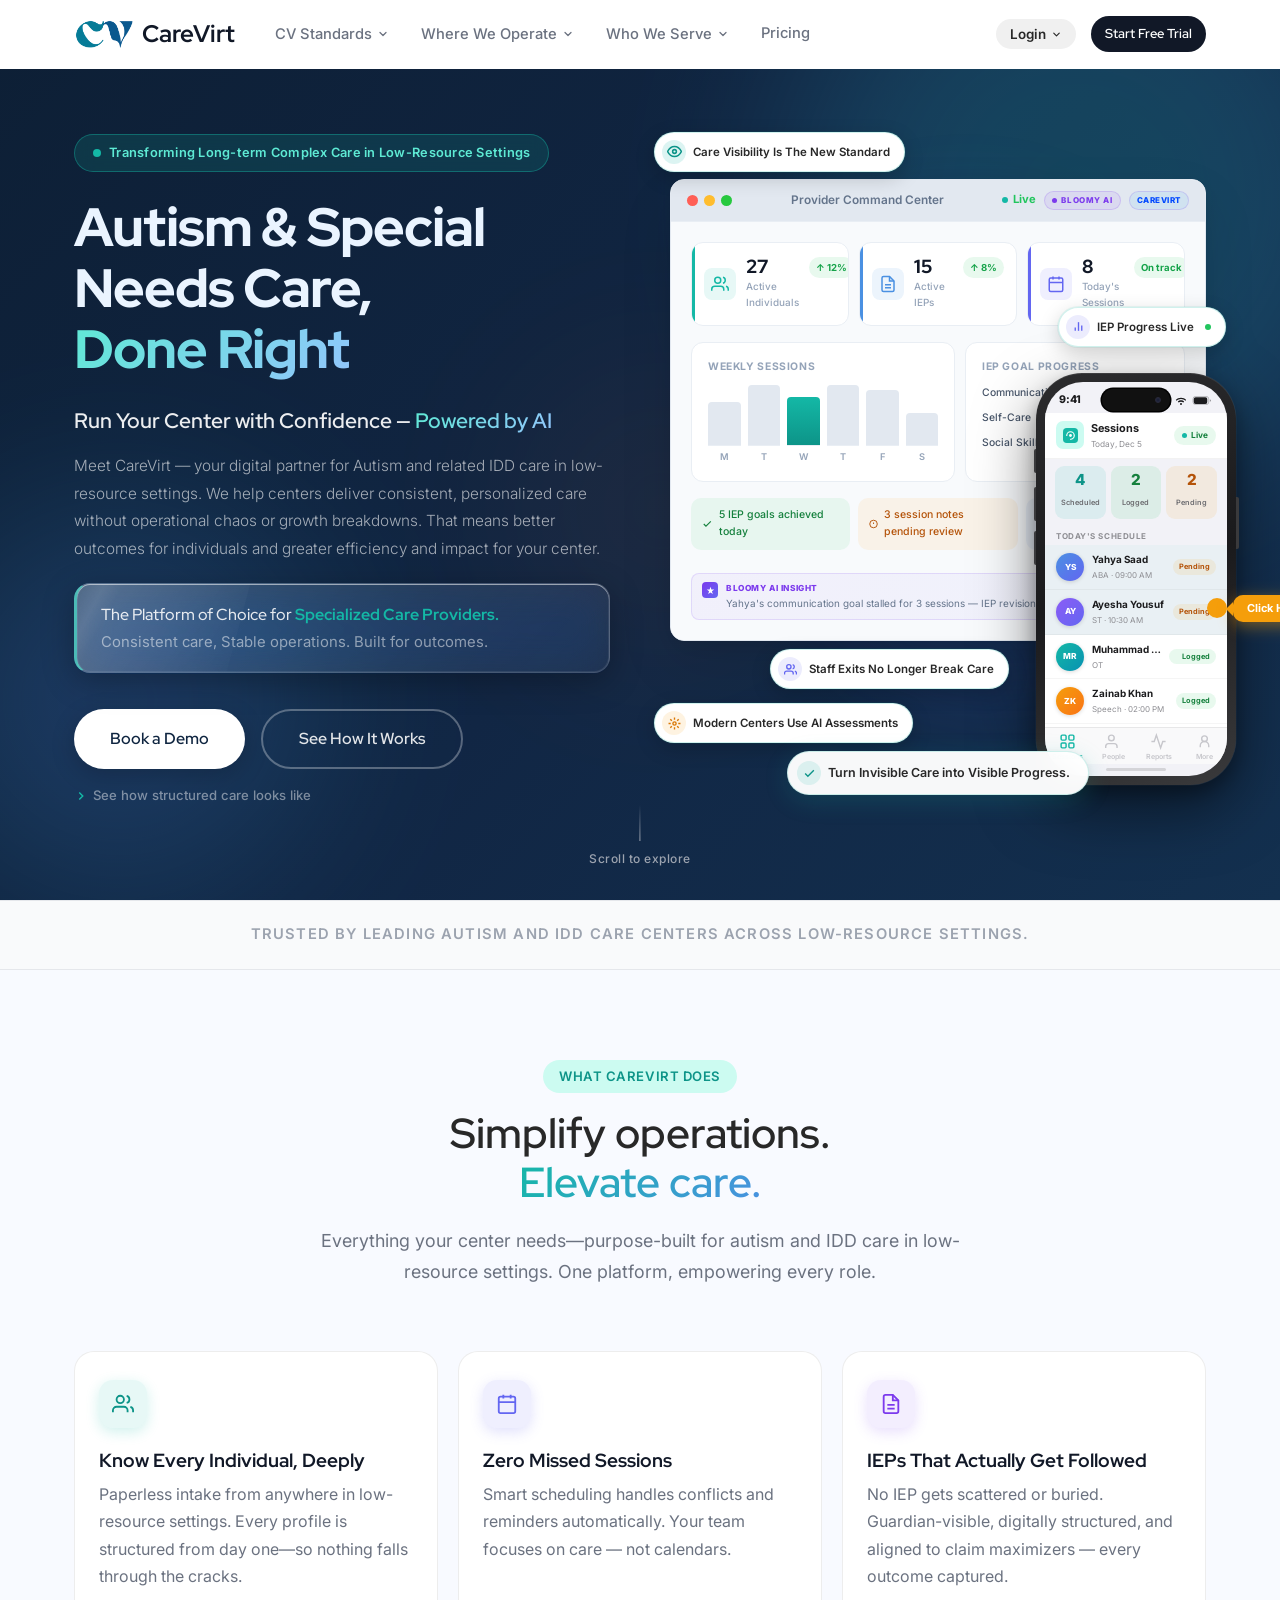
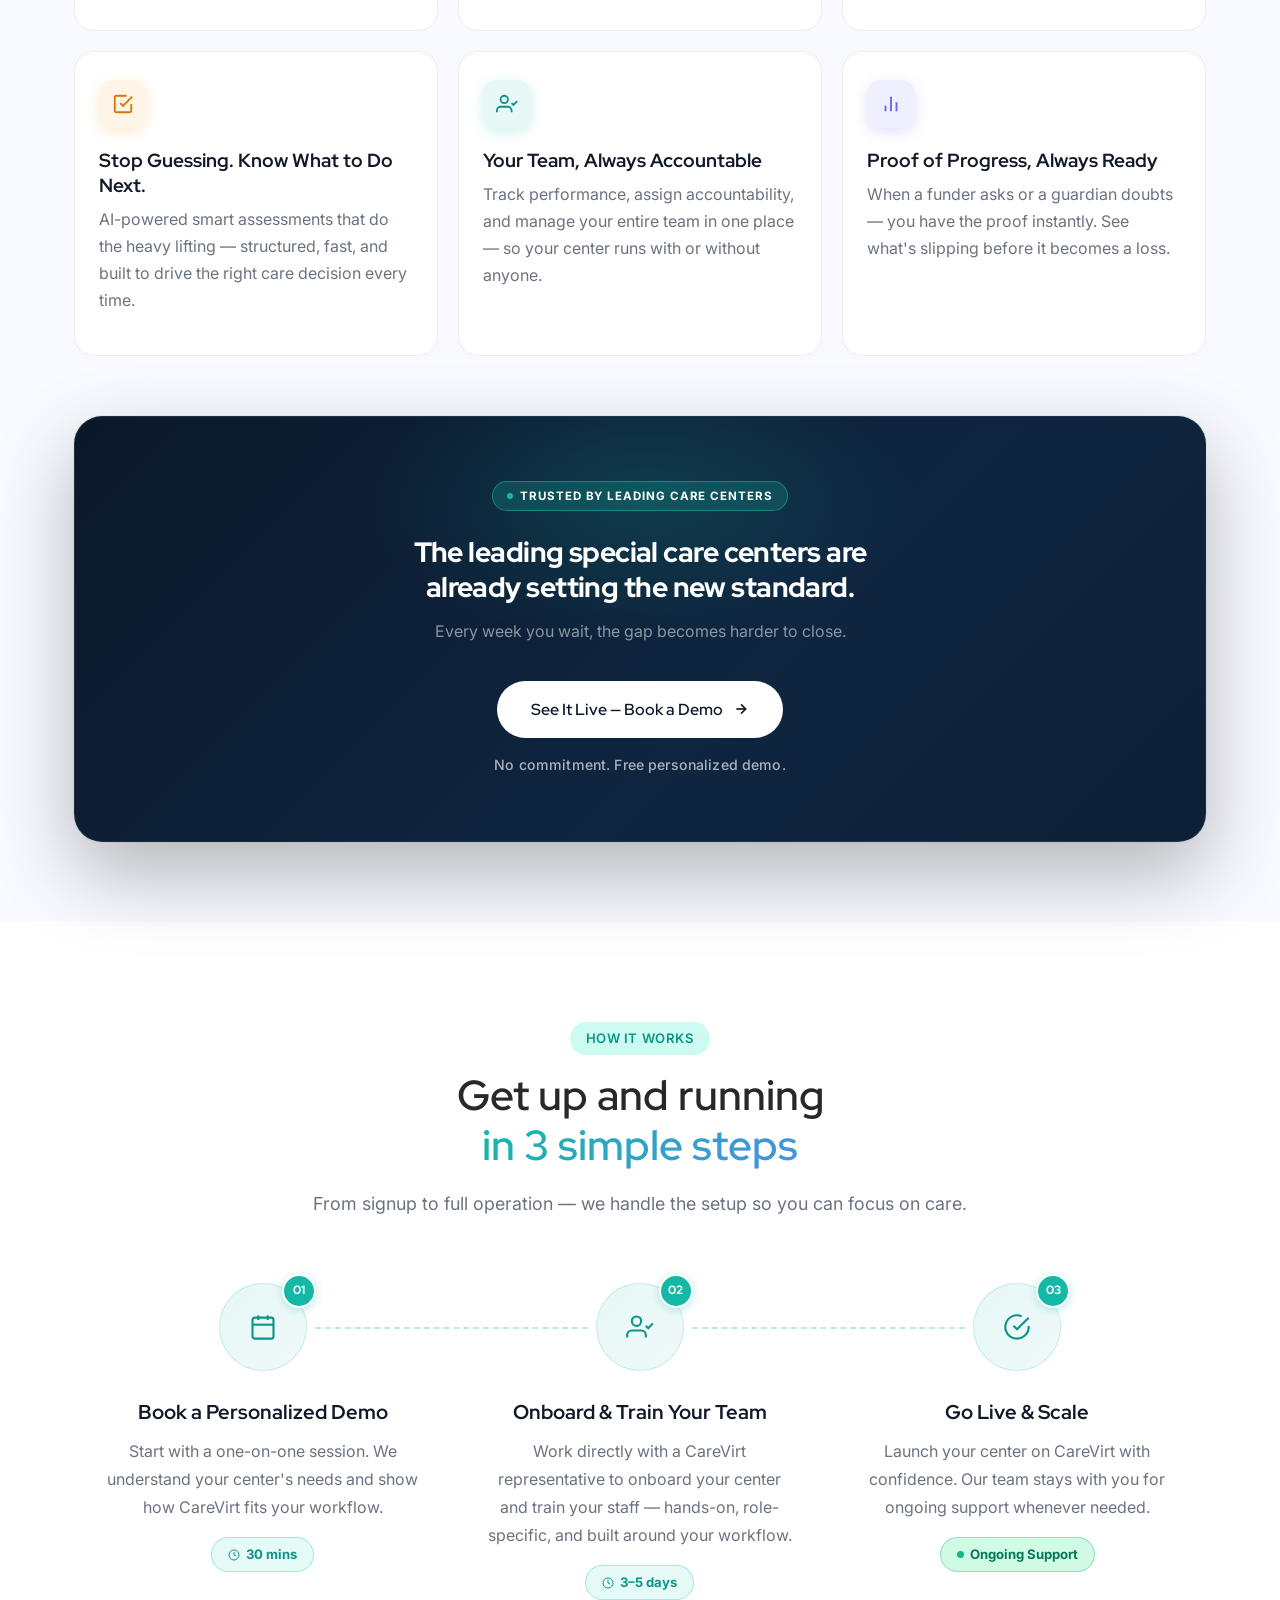
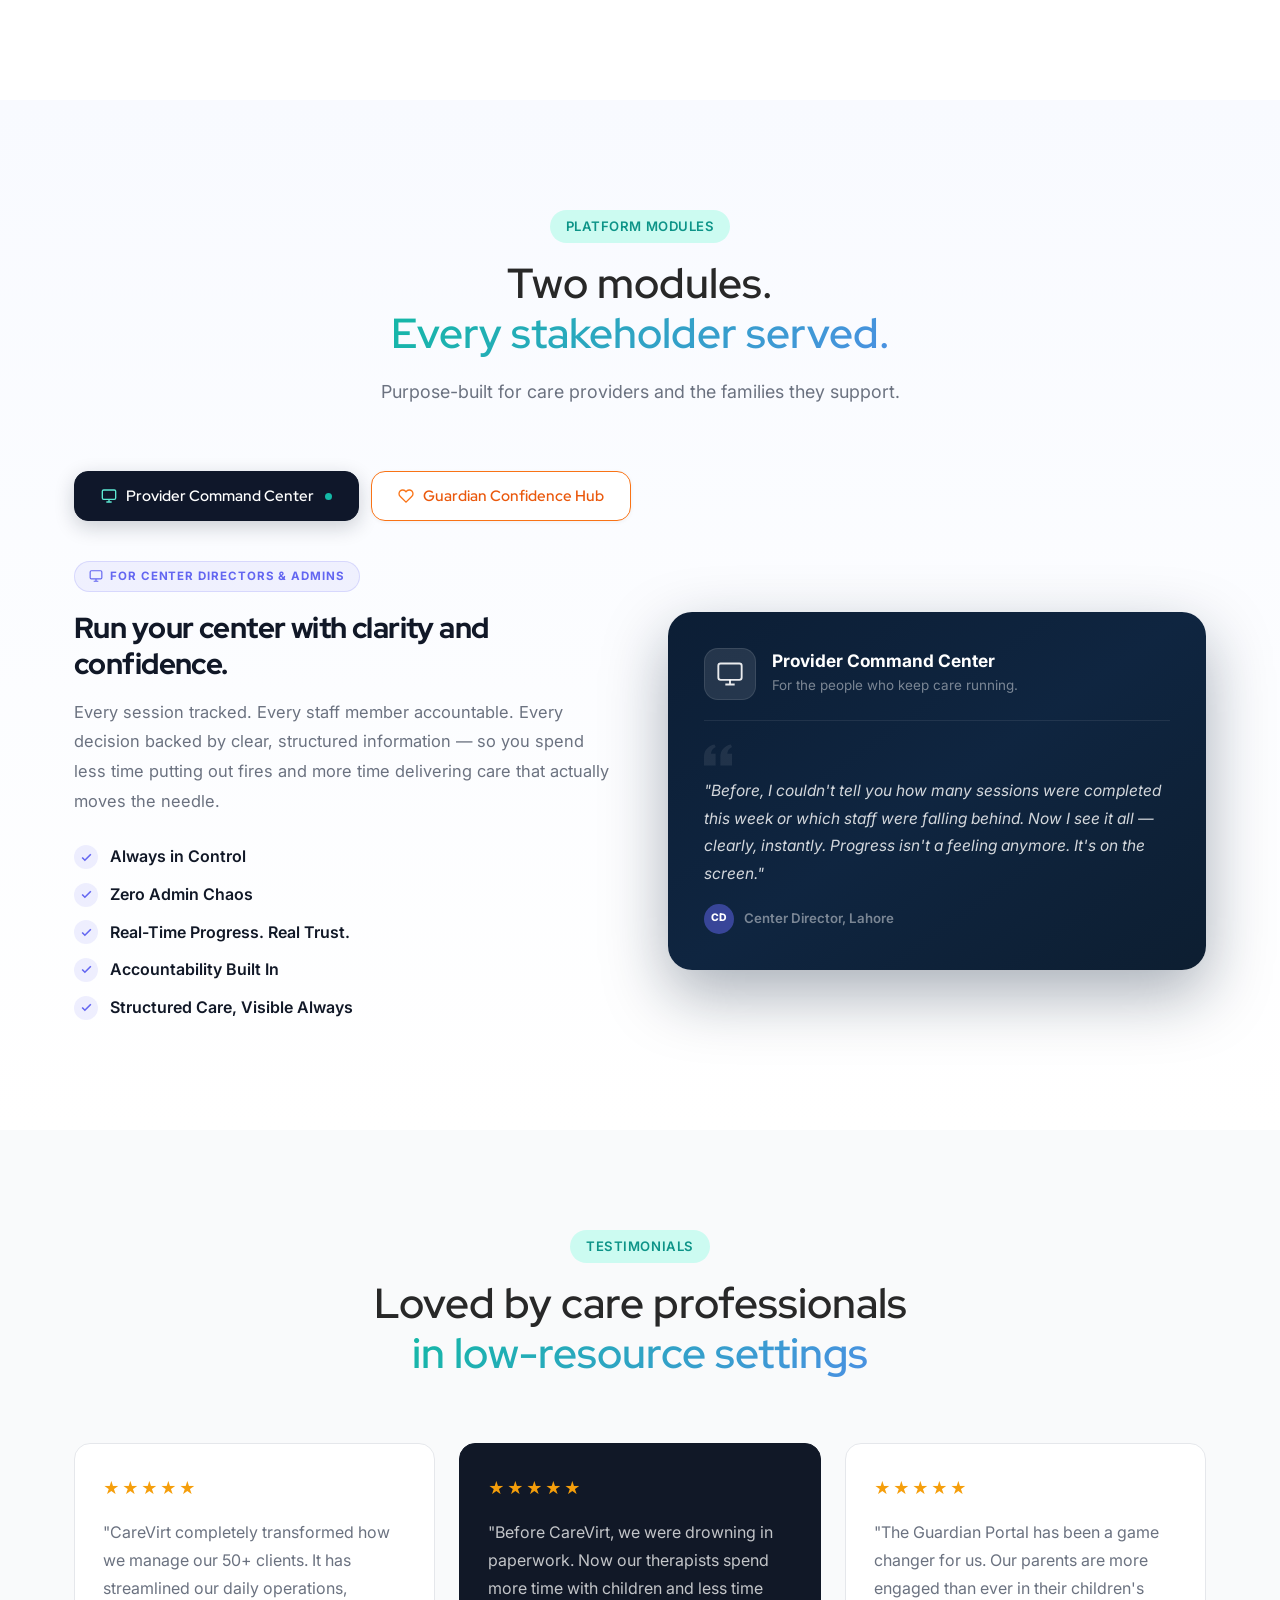
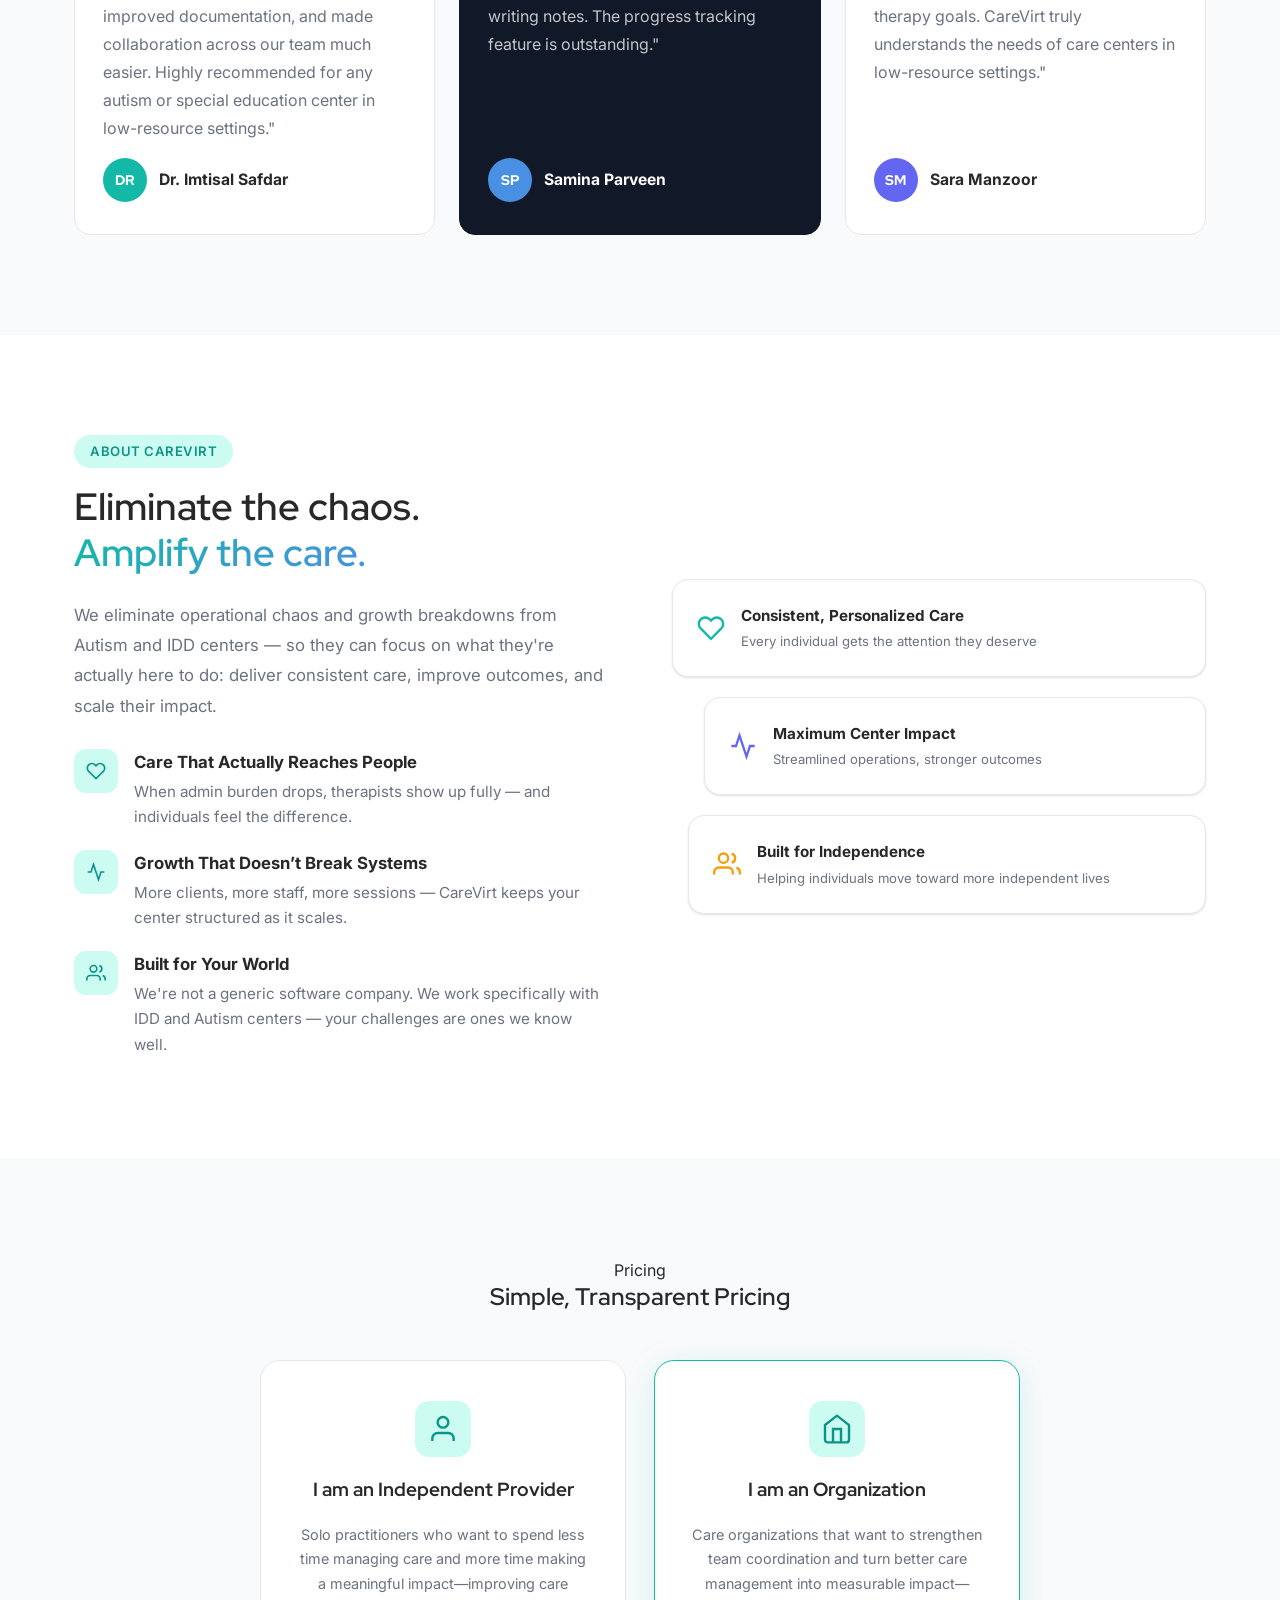
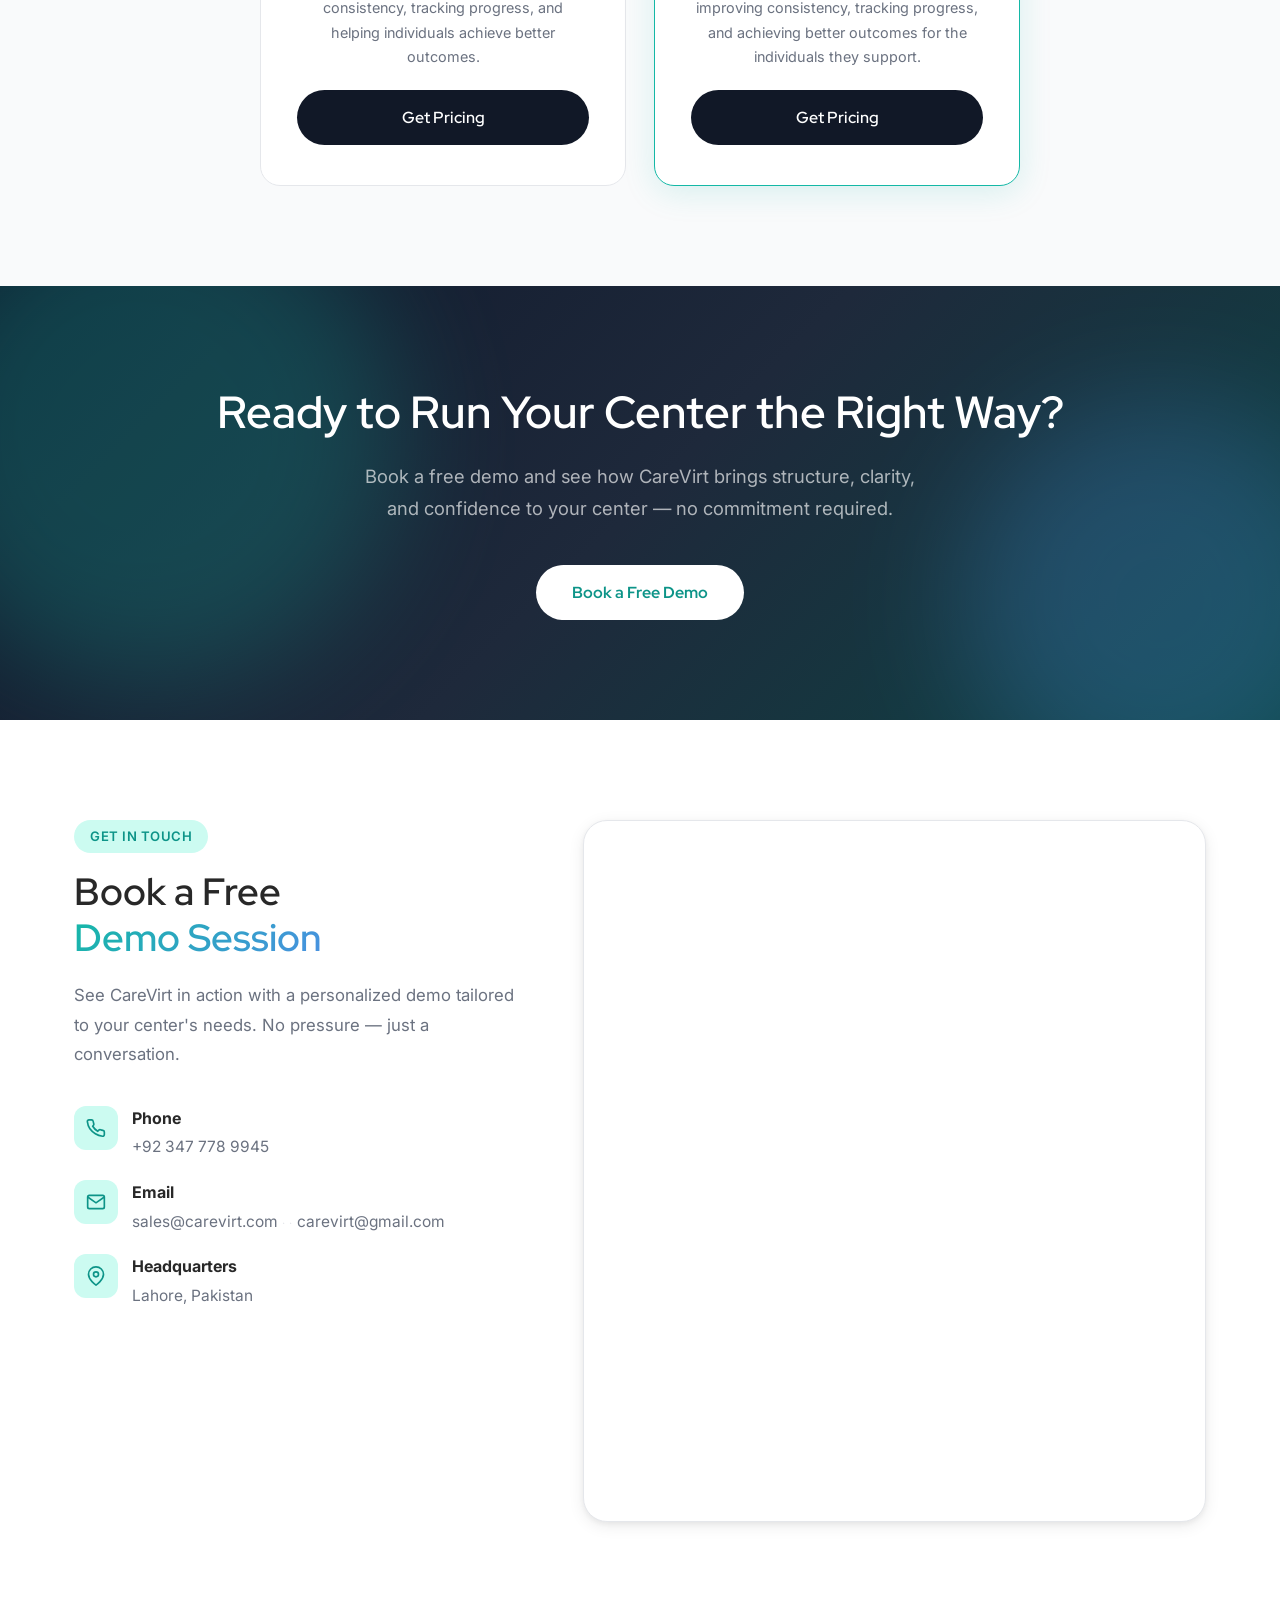
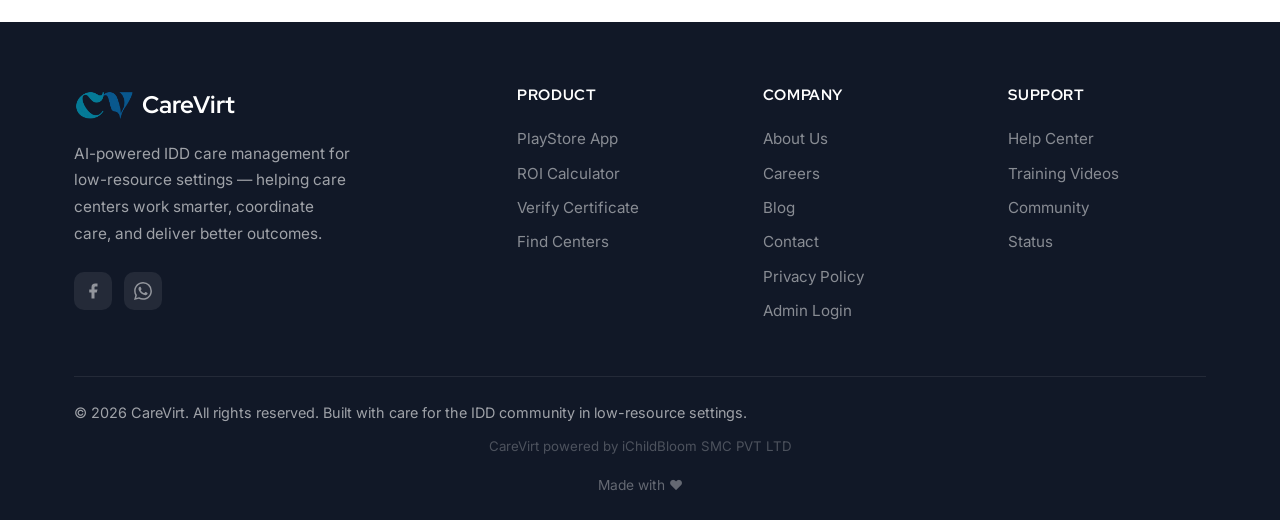
==== commit 5c724886: "d" ====
--- a/index.html
+++ b/index.html
@@ -372,6 +372,11 @@
             </a>
           </div>
         </div>
+
+        <div class="nav-dropdown">
+          <a class="nav-dropdown-btn" href="#pricing">Pricing</a>
+        </div>
+
       </nav>
 
       <div class="nav-actions">
@@ -457,6 +462,11 @@
           <a class="mob-feature">Guardians &amp; Families</a>
           <a class="mob-feature">Community &amp; Nonprofit Care Organizations</a>
         </div>
+
+         <div class="nav-dropdown">
+          <a class="nav-dropdown-btn" href="#pricing">Pricing</a>
+        </div>
+        
       </div>
 
       <div class="mobile-actions">
@@ -1404,6 +1414,34 @@
     </div>
   </section>
 
+  <!-- ======== PRICING ======== -->
+  <section class="pricing" id="pricing">
+    <div class="container">
+      <div class="section-label" data-aos="fade-up">Pricing</div>
+      <h2 class="section-title" data-aos="fade-up">Simple, Transparent Pricing</h2>
+      <div class="pricing-grid" data-aos="fade-up">
+        <!-- Independent Provider -->
+        <div class="pricing-card">
+          <div class="pricing-card-icon">
+            <svg width="32" height="32" viewBox="0 0 24 24" fill="none" stroke="currentColor" stroke-width="1.8"><path d="M20 21v-2a4 4 0 0 0-4-4H8a4 4 0 0 0-4 4v2"/><circle cx="12" cy="7" r="4"/></svg>
+          </div>
+          <h3 class="pricing-card-title">I am an Independent Provider</h3>
+          <p class="pricing-card-desc">Solo practitioners who want to spend less time managing care and more time making a meaningful impact—improving care consistency, tracking progress, and helping individuals achieve better outcomes.</p>
+          <a href="https://app.carevirt.com/sign_up?tab=provider_individual&pricing_inquiry=1" class="btn-primary btn-large btn-full">Get Pricing</a>
+        </div>
+        <!-- Organization -->
+        <div class="pricing-card pricing-card-featured">
+          <div class="pricing-card-icon">
+            <svg width="32" height="32" viewBox="0 0 24 24" fill="none" stroke="currentColor" stroke-width="1.8"><path d="M3 9l9-7 9 7v11a2 2 0 0 1-2 2H5a2 2 0 0 1-2-2z"/><polyline points="9 22 9 12 15 12 15 22"/></svg>
+          </div>
+          <h3 class="pricing-card-title">I am an Organization</h3>
+          <p class="pricing-card-desc">Care organizations that want to strengthen team coordination and turn better care management into measurable impact—improving consistency, tracking progress, and achieving better outcomes for the individuals they support.</p>
+          <a href="https://app.carevirt.com/sign_up?tab=provider_organization&pricing_inquiry=1" class="btn-primary btn-large btn-full">Get Pricing</a>
+        </div>
+      </div>
+    </div>
+  </section>
+
   <!-- ======== CTA BANNER ======== -->
   <section class="cta-banner">
     <div class="cta-bg-blobs">
@@ -1612,7 +1650,7 @@
         Schedule a Demo &rarr;
       </a>
       <!-- <a href="https://www.facebook.com/carevirt/" class="bloomy-cta bloomy-cta-messenger" target="_blank" rel="noopener"> -->
-        <a href="https://m.me/carevirt?utm_source=carevirt.com" class="bloomy-cta bloomy-cta-messenger" target="_blank" rel="noopener"></a>
+        <a href="https://m.me/carevirt?utm_source=carevirt.com" class="bloomy-cta bloomy-cta-messenger" target="_blank" rel="noopener">
         Chat with us &rarr;
       </a>
     </div>
--- a/style.css
+++ b/style.css
@@ -2847,6 +2847,72 @@
   gap: 8px;
   font-size: 0.88rem;
   color: var(--text);
+}
+
+/* =============================================
+   PRICING
+   ============================================= */
+.pricing {
+  padding: 100px 0;
+  background: var(--bg-subtle, #f8fafc);
+}
+.pricing .section-label,
+.pricing .section-title { text-align: center; }
+.pricing .section-title { margin-bottom: 48px; }
+.pricing-grid {
+  display: grid;
+  grid-template-columns: 1fr 1fr;
+  gap: 28px;
+  max-width: 760px;
+  margin: 0 auto;
+}
+.pricing-card {
+  background: #fff;
+  border: 1.5px solid var(--border, #e2e8f0);
+  border-radius: 20px;
+  padding: 40px 36px;
+  display: flex;
+  flex-direction: column;
+  align-items: center;
+  gap: 20px;
+  text-align: center;
+  transition: box-shadow 0.25s, transform 0.25s;
+}
+.pricing-card:hover {
+  box-shadow: 0 12px 40px rgba(0,0,0,.09);
+  transform: translateY(-4px);
+}
+.pricing-card-featured {
+  border-color: var(--teal);
+  box-shadow: 0 6px 32px rgba(20,184,166,.15);
+}
+.pricing-card-icon {
+  width: 56px;
+  height: 56px;
+  border-radius: 14px;
+  background: var(--teal-light, #ccfbf1);
+  color: var(--teal-dark);
+  display: flex;
+  align-items: center;
+  justify-content: center;
+}
+.pricing-card-title {
+  font-size: 1.2rem;
+  font-weight: 700;
+  color: var(--text);
+  margin: 0;
+  line-height: 1.35;
+}
+.pricing-card-desc {
+  color: var(--text-muted);
+  font-size: 0.9rem;
+  line-height: 1.7;
+  margin: 0;
+  flex: 1;
+}
+@media (max-width: 640px) {
+  .pricing-grid { grid-template-columns: 1fr; }
+  .pricing-card { padding: 28px 24px; }
 }
 
 /* =============================================
